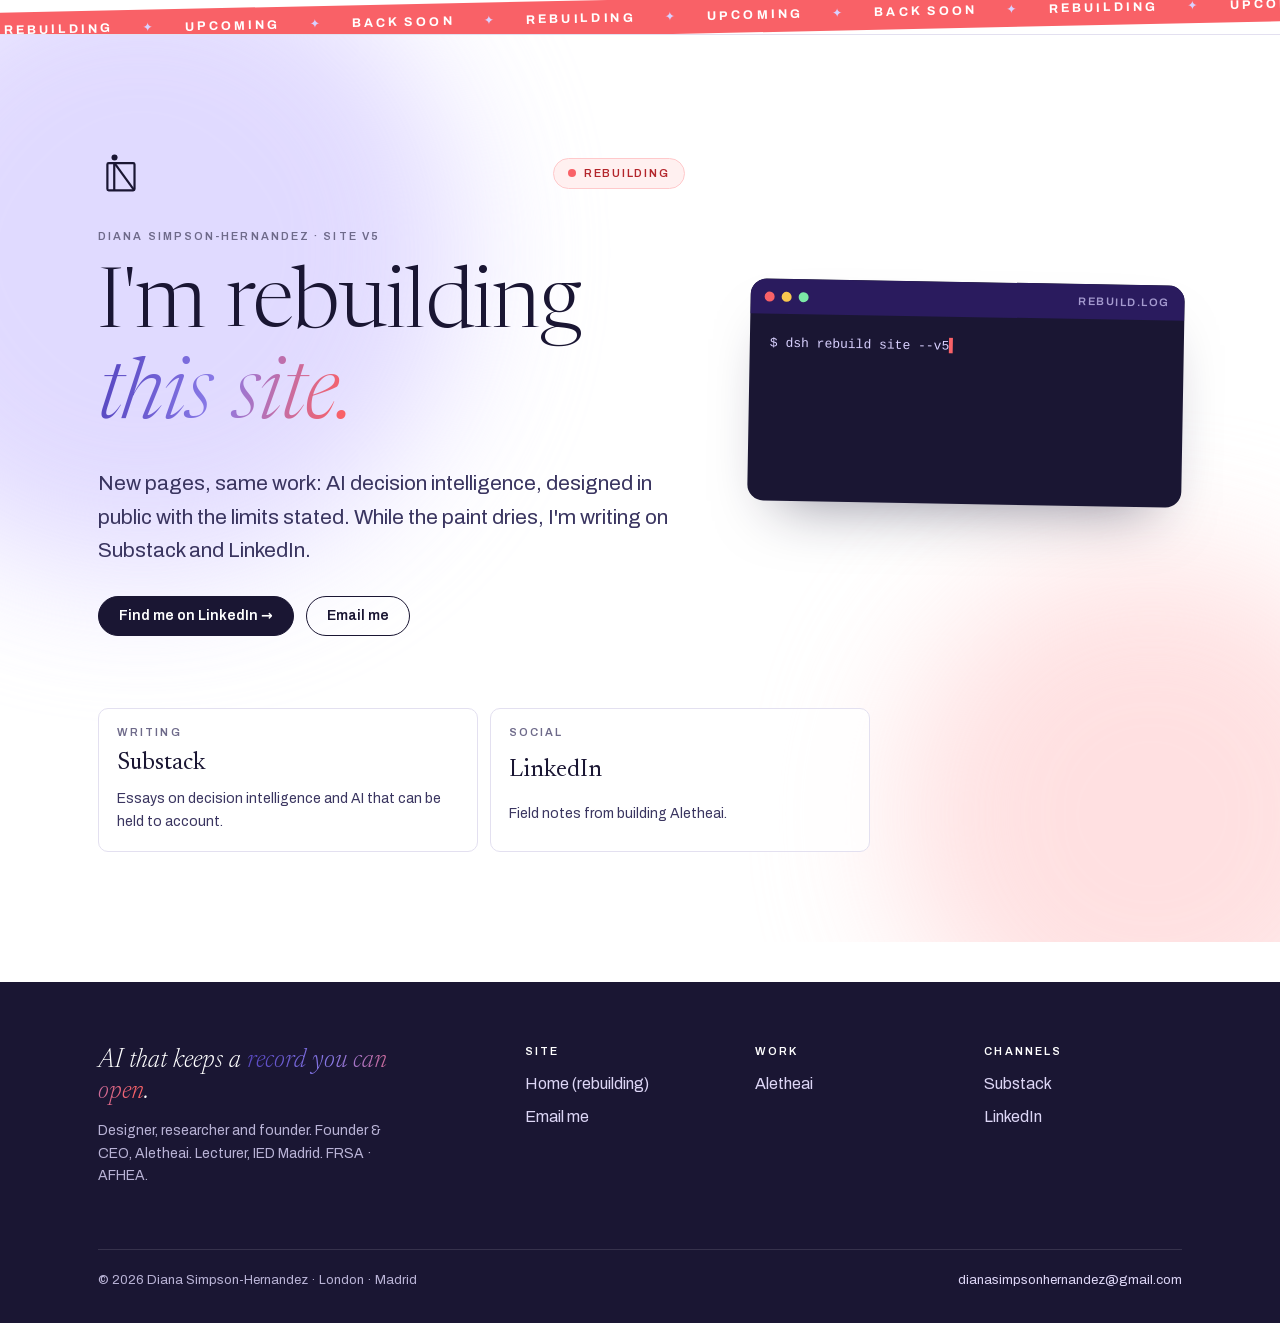
==== index.html @ 21e086db "Site v5 sources: researcher, entrepreneur and lecturer profile Pages: Home, Aletheai, Writing, Metho" ====
<!DOCTYPE html>
<html lang="en">
<head>
<meta charset="utf-8">
<meta name="viewport" content="width=device-width, initial-scale=1">
<title>Diana Simpson-Hernandez — rebuilding the site</title>
<meta name="description" content="Diana Simpson-Hernandez — designer, researcher and founder of Aletheai. The site is being rebuilt; Substack and LinkedIn are open.">
<link rel="canonical" href="https://dianasimpsonhernandez.com/">

<meta name="robots" content="index,follow,max-image-preview:large">
<meta name="author" content="Diana Simpson-Hernandez">
<meta name="theme-color" content="#1A1633">
<meta property="og:type" content="website">
<meta property="og:site_name" content="Diana Simpson-Hernandez">
<meta property="og:locale" content="en_GB">
<meta property="og:url" content="https://dianasimpsonhernandez.com/">
<meta property="og:title" content="I&#x27;m rebuilding this site.">
<meta property="og:description" content="Diana Simpson-Hernandez — designer, researcher and founder of Aletheai. The site is being rebuilt; Substack and LinkedIn are open.">
<meta property="og:image" content="https://dianasimpsonhernandez.com/assets/og/home.png">
<meta property="og:image:width" content="1200"><meta property="og:image:height" content="630">
<meta property="og:image:alt" content="I&#x27;m rebuilding this site.">
<meta name="twitter:card" content="summary_large_image">
<meta name="twitter:title" content="I&#x27;m rebuilding this site.">
<meta name="twitter:description" content="Diana Simpson-Hernandez — designer, researcher and founder of Aletheai. The site is being rebuilt; Substack and LinkedIn are open.">
<meta name="twitter:image" content="https://dianasimpsonhernandez.com/assets/og/home.png">
<link rel="icon" href="/assets/favicon.svg" type="image/svg+xml">
<link rel="icon" href="/favicon.ico" sizes="48x48">
<link rel="apple-touch-icon" href="/assets/apple-touch-icon.png">
<link rel="manifest" href="/assets/site.webmanifest">
<link rel="preload" href="/assets/fonts/Newsreader-var.woff2" as="font" type="font/woff2" crossorigin>
<link rel="preload" href="/assets/fonts/Archivo-var.woff2" as="font" type="font/woff2" crossorigin>
<link rel="stylesheet" href="/assets/fonts/fonts.css">
<link rel="stylesheet" href="/styles/site.css">
<link rel="sitemap" type="application/xml" href="/sitemap.xml">
<link rel="alternate" type="application/rss+xml" title="Diana Simpson-Hernandez on Substack" href="https://dianasimpsonhernandez.substack.com/feed">
<script defer src="https://cloud.umami.is/script.js" data-website-id="a98055b4-17b2-4091-b09e-3b3b5b34b4ad"></script>

</head>
<body>
<a class="skip" href="#main">Skip to content</a>
<main id="main">

<div class="hold-ribbon-clip" aria-hidden="true"><div class="hold-ribbon"><div class="hold-ribbon-track"><span>Rebuilding</span><i>✦</i><span>Upcoming</span><i>✦</i><span>Back soon</span><i>✦</i><span>Rebuilding</span><i>✦</i><span>Upcoming</span><i>✦</i><span>Back soon</span><i>✦</i><span>Rebuilding</span><i>✦</i><span>Upcoming</span><i>✦</i><span>Back soon</span><i>✦</i><span>Rebuilding</span><i>✦</i><span>Upcoming</span><i>✦</i><span>Back soon</span><i>✦</i><span>Rebuilding</span><i>✦</i><span>Upcoming</span><i>✦</i><span>Back soon</span><i>✦</i><span>Rebuilding</span><i>✦</i><span>Upcoming</span><i>✦</i><span>Back soon</span><i>✦</i></div></div></div>
<section class="hold"><div class="wrap hold-grid">
<div class="hold-copy">
<div class="hold-top"><img class="hold-mark" src="/assets/mark-ink.svg" alt="" width="46" height="46"><span class="hold-pill"><b></b>rebuilding</span></div>
<span class="lab">Diana Simpson-Hernandez · site v5</span>
<h1>I'm rebuilding <em>this site.</em></h1>
<p class="sub">New pages, same work: AI decision intelligence, designed in public with the limits stated. While the paint dries, I'm writing on Substack and LinkedIn.</p>
<div class="row">
<a href="https://linkedin.com/in/dianasimpson" class="btn" data-umami-event="cta_click" data-umami-event-kind="linkedin" data-umami-event-position="hold" target="_blank" rel="noopener">Find me on LinkedIn →</a>
<a href="mailto:dianasimpsonhernandez@gmail.com" class="btn ghost" data-umami-event="email_click" data-umami-event-position="hold">Email me</a>
</div>
</div>
<div class="hold-term" aria-label="Build log, illustrative"><div class="hold-term-bar"><i></i><i></i><i></i><span>rebuild.log</span></div><pre id="hold-log" data-lines='["$ dsh rebuild site --v5", "reading the brief ......... ok", "design system ............. ok", "writing the pages ......... in progress", "checking every claim ...... in progress", "frameworks ................ polishing", "projects .................. upcoming", "publish ................... soon"]'></pre></div>
</div>
<div class="wrap hold-chans"><a class="hchan" href="https://dianasimpsonhernandez.substack.com" target="_blank" rel="noopener" data-umami-event="cta_click" data-umami-event-kind="substack" data-umami-event-position="hold"><span class="lab">writing</span><b>Substack</b><span>Essays on decision intelligence and AI that can be held to account.</span></a><a class="hchan" href="https://linkedin.com/in/dianasimpson" target="_blank" rel="noopener" data-umami-event="cta_click" data-umami-event-kind="linkedin" data-umami-event-position="hold"><span class="lab">social</span><b>LinkedIn</b><span>Field notes from building Aletheai.</span></a></div>
<div class="hold-blob a" aria-hidden="true"></div><div class="hold-blob b" aria-hidden="true"></div>
</section>
<script>
(function(){var el=document.getElementById('hold-log');if(!el)return;var lines=JSON.parse(el.dataset.lines),NL=String.fromCharCode(10);
if(matchMedia('(prefers-reduced-motion: reduce)').matches){el.textContent=lines.join(NL);return;}
var li=0,ci=0,out='';function tick(){if(li>=lines.length){el.innerHTML=out+'<span class="cur">▍</span>';return;}
var L=lines[li];if(ci<=L.length){el.innerHTML=out+L.slice(0,ci)+'<span class="cur">▍</span>';ci++;setTimeout(tick,L[ci-2]==='.'?12:28);}
else{out+=L+NL;li++;ci=0;setTimeout(tick,L.indexOf('$')===0?500:260);}}
setTimeout(tick,600);})();
</script>
</main>
<footer><div class="wrap">
<div class="cols">
<div><p class="big">AI that keeps a <em class="grad">record you can open</em>.</p>
<p style="font-size:14px;max-width:38ch">Designer, researcher and founder. Founder &amp; CEO, Aletheai. Lecturer, IED Madrid. FRSA · AFHEA.</p></div>
<div><h4>Site</h4><ul><li><a href="/">Home (rebuilding)</a></li><li><a href="mailto:dianasimpsonhernandez@gmail.com">Email me</a></li></ul></div>
<div><h4>Work</h4><ul><li><a href="https://aletheai.ai" target="_blank" rel="noopener">Aletheai</a></li></ul></div>
<div><h4>Channels</h4><ul><li><a href="https://dianasimpsonhernandez.substack.com?utm_source=dsh-site&utm_medium=footer&utm_campaign=substack" target="_blank" rel="noopener" data-umami-event="channel_click" data-umami-event-channel="substack" data-umami-event-position="footer">Substack</a></li><li><a href="https://linkedin.com/in/dianasimpson?utm_source=dsh-site&utm_medium=footer&utm_campaign=linkedin" target="_blank" rel="noopener" data-umami-event="channel_click" data-umami-event-channel="linkedin" data-umami-event-position="footer">LinkedIn</a></li></ul></div>
</div>
<div class="base"><span>© 2026 Diana Simpson-Hernandez · London · Madrid</span>
<a href="mailto:dianasimpsonhernandez@gmail.com" data-umami-event="email_click" data-umami-event-position="footer">dianasimpsonhernandez@gmail.com</a></div>
</div></footer>
<script>
(function(){
  var toast;
  function say(addr,copied){
    if(!toast){toast=document.createElement('div');toast.className='etoast';toast.setAttribute('role','status');toast.setAttribute('aria-live','polite');document.body.appendChild(toast);}
    toast.innerHTML='<i>✓</i><div><b>'+addr+'</b> <span>'+(copied?'copied — opening your email app':'— opening your email app')+'</span></div>';
    toast.classList.add('on'); clearTimeout(toast._t); toast._t=setTimeout(function(){toast.classList.remove('on')},3800);
  }
  document.querySelectorAll('a[href^="mailto:"]').forEach(function(a){
    a.addEventListener('click',function(){
      var addr=a.getAttribute('href').slice(7).split('?')[0];
      var p=navigator.clipboard&&window.isSecureContext?navigator.clipboard.writeText(addr):Promise.reject();
      p.then(function(){say(addr,true)},function(){say(addr,false)});
    });
  });
})();
</script>
</body></html>
---- assets/fonts/fonts.css ----
@font-face{font-family:'Newsreader';font-style:normal;font-weight:300 500;font-display:swap;src:url('/assets/fonts/Newsreader-var.woff2') format('woff2')}
@font-face{font-family:'Newsreader';font-style:italic;font-weight:300 500;font-display:swap;src:url('/assets/fonts/Newsreader-var-italic.woff2') format('woff2')}
@font-face{font-family:'Archivo';font-style:normal;font-weight:400 700;font-display:swap;src:url('/assets/fonts/Archivo-var.woff2') format('woff2')}
---- styles/site.css ----
:root{--ink:#1A1633;--deep:#2A1B5E;--purple:#5B4BC4;--violet:#8A7BE8;--coral:#F96167;--coral-ink:#B3252B;
--pop:#D9D1FF;--lilac:#F2EFFB;--lilac-2:#EAE6FB;--line:#E3E0F0;--muted:#6E6A8A;--body-ink:#3A3560;--white:#fff;
--grad:linear-gradient(100deg,#5B4BC4 6%,#8A7BE8 46%,#F96167 94%);
--display:'Newsreader',Georgia,serif;--sans:'Archivo',system-ui,-apple-system,sans-serif;
--r:16px;--rs:10px;--max:1180px;--gutter:clamp(16px,4vw,48px)}
*{box-sizing:border-box}html{scroll-behavior:smooth;-webkit-text-size-adjust:100%}
body{margin:0;background:var(--white);color:var(--body-ink);font:16px/1.6 var(--sans);-webkit-font-smoothing:antialiased}
img{max-width:100%;height:auto}a{color:var(--purple);text-decoration:none}a:hover{text-decoration:underline}
h1,h2,h3{color:var(--ink);font-weight:300;font-family:var(--display);letter-spacing:-.01em;line-height:1.08;margin:0}
h1{font-size:clamp(40px,7vw,84px)}h2{font-size:clamp(30px,4.2vw,50px)}h3{font-size:clamp(22px,2.4vw,28px)}
h1 em,h2 em,h3 em,.grad{font-style:italic;background:var(--grad);-webkit-background-clip:text;background-clip:text;color:transparent}
p{margin:0 0 1em}strong{color:var(--ink);font-weight:600}
.wrap{max-width:var(--max);margin:0 auto;padding:0 var(--gutter)}
.lab{font:600 11px/1 var(--sans);letter-spacing:.19em;text-transform:uppercase;color:var(--muted)}
.lab.coral{color:var(--coral-ink)}
.num{font-variant-numeric:tabular-nums}
section{padding:clamp(56px,8vw,112px) 0;border-top:1px solid var(--line)}
section.tight{padding:clamp(40px,5vw,72px) 0}
.sh{display:flex;flex-direction:column;gap:14px;margin-bottom:clamp(28px,4vw,48px);max-width:820px}
.sh p.lede{font-size:clamp(17px,1.6vw,20px);color:var(--body-ink);margin:0}
/* nav */
.nav{position:sticky;top:0;z-index:20;background:rgba(255,255,255,.92);backdrop-filter:saturate(1.4) blur(10px);border-bottom:1px solid var(--line)}
.nav .wrap{display:flex;align-items:center;gap:24px;min-height:64px}
.brand{font-family:var(--display);font-size:20px;color:var(--ink);white-space:nowrap}
.brand:hover{text-decoration:none}
.nav ul{display:flex;gap:22px;list-style:none;margin:0 0 0 auto;padding:0}
.nav li a{font-size:14px;font-weight:500;color:var(--body-ink)}
.nav li a[aria-current]{color:var(--purple)}
.nav .cta{margin-left:auto}
.btn{display:inline-flex;align-items:center;gap:8px;padding:12px 20px;border-radius:999px;font-weight:600;font-size:14px;line-height:1;
background:var(--ink);color:#fff;border:1px solid var(--ink);white-space:nowrap}
.btn:hover{background:var(--deep);text-decoration:none}
.btn.ghost{background:transparent;color:var(--ink)}.btn.ghost:hover{background:var(--lilac)}
.btn.coral{background:var(--coral);border-color:var(--coral);color:#1A1633}.btn.coral:hover{background:#f74d54}
.btn.sm{padding:9px 14px;font-size:13px}
@media(max-width:760px){.nav ul{display:none}.nav .cta{margin-left:auto}}
/* hero */
.hero{padding:clamp(56px,9vw,128px) 0 clamp(40px,6vw,80px)}
.hero .eyebrow{display:flex;flex-wrap:wrap;gap:8px 20px;margin-bottom:28px}
.hero h1{max-width:12ch}
.hero .sub{font-size:clamp(18px,1.8vw,22px);max-width:56ch;margin:28px 0 36px;color:var(--body-ink)}
.hero .row{display:flex;flex-wrap:wrap;gap:12px}
/* doors */
.doors{display:grid;grid-template-columns:repeat(auto-fit,minmax(250px,1fr));gap:14px}
.door{display:block;padding:24px;border:1px solid var(--line);border-radius:var(--r);background:var(--lilac);color:var(--ink);transition:transform .15s,box-shadow .15s}
.door:hover{text-decoration:none;transform:translateY(-2px);box-shadow:0 12px 30px -18px rgba(42,27,94,.35)}
.door .lab{margin-bottom:10px}.door h3{margin-bottom:6px}.door p{margin:0;color:var(--body-ink);font-size:15px}
.door .go{display:block;margin-top:14px;font-weight:600;color:var(--purple)}
/* grids + cards */
.grid{display:grid;gap:18px}.g2{grid-template-columns:repeat(auto-fit,minmax(300px,1fr))}.g3{grid-template-columns:repeat(auto-fit,minmax(260px,1fr))}.g2x{grid-template-columns:1fr 1fr}@media(max-width:720px){.g2x{grid-template-columns:1fr}}
.card{border:1px solid var(--line);border-radius:var(--r);padding:26px;background:#fff;display:flex;flex-direction:column;gap:10px;min-width:0}
.card.tint{background:var(--lilac)}.card.dark{background:var(--deep);color:#DDD6F6;border-color:transparent}
.card.dark h3,.card.dark strong{color:#fff}.card.dark .lab{color:var(--pop)}.card.dark a{color:#fff}
.card h3{margin-bottom:2px}.card p{margin:0}.card .foot{margin-top:auto;padding-top:10px;display:flex;flex-wrap:wrap;gap:10px;align-items:center;justify-content:space-between}
.card .price{font-family:var(--display);font-size:28px;color:var(--ink)}.card .price small{font:500 13px var(--sans);color:var(--muted)}
.line{font-family:var(--display);font-style:italic;font-size:clamp(20px,2vw,24px);color:var(--ink);line-height:1.3}
/* stats */
.stats{display:grid;grid-template-columns:repeat(auto-fit,minmax(150px,1fr));gap:14px}
.stat{padding:22px;border-radius:var(--rs);background:var(--lilac)}
.stat b{display:block;font:300 44px/1 var(--display);color:var(--ink);margin-bottom:8px}
.stat span{font-size:14px;color:var(--muted)}
/* testimonial */
.quote{background:var(--deep);color:#EDE9FB;border-radius:var(--r);padding:clamp(28px,4vw,56px);display:grid;gap:28px;grid-template-columns:1.2fr .8fr}
.quote blockquote{margin:0;font:italic 300 clamp(26px,3.2vw,40px)/1.2 var(--display);color:#fff}
.quote blockquote::before{content:'“';color:var(--coral)}
.quote .who{margin-top:22px;font-size:14px;color:#C9C0F0}.quote .who b{display:block;color:#fff;font-weight:600}
.quote .side{display:flex;flex-direction:column;gap:16px;font-size:15px}
.quote .side p{margin:0;padding-left:16px;border-left:2px solid var(--coral);color:#DDD6F6}
.quote .side a{color:#fff;font-weight:600}
@media(max-width:820px){.quote{grid-template-columns:1fr}}
/* tables + lists */
table{width:100%;border-collapse:collapse;font-size:15px}th,td{text-align:left;padding:12px 10px;border-bottom:1px solid var(--line);vertical-align:top}
th{font:600 11px/1.2 var(--sans);letter-spacing:.14em;text-transform:uppercase;color:var(--muted)}
td.num,th.num{text-align:right;font-variant-numeric:tabular-nums;white-space:nowrap}
.tbl{overflow-x:auto;border:1px solid var(--line);border-radius:var(--rs)}
.tbl table{min-width:560px}.tbl td,.tbl th{padding:12px 16px}
ul.clean{list-style:none;padding:0;margin:0;display:grid;gap:10px}ul.clean li{padding-left:18px;position:relative}
ul.clean li::before{content:'';position:absolute;left:0;top:.62em;width:8px;height:8px;border-radius:50%;background:var(--violet)}
.yes li::before{background:#2E8B57}.no li::before{background:var(--coral)}
.facts{display:grid;grid-template-columns:repeat(4,1fr);gap:1px;background:var(--line);border:1px solid var(--line);border-radius:var(--rs);overflow:hidden}
.facts div{background:#fff;padding:18px}.facts .lab{display:block;margin-bottom:6px}@media(max-width:860px){.facts{grid-template-columns:1fr 1fr}}@media(max-width:480px){.facts{grid-template-columns:1fr}}.facts b{font-size:17px;color:var(--ink);font-weight:600}
/* channels */
.chan{display:grid;grid-template-columns:repeat(auto-fit,minmax(220px,1fr));gap:12px}
.chan a{display:block;padding:18px 20px;border:1px solid var(--line);border-radius:var(--rs);color:var(--ink)}
.chan a:hover{background:var(--lilac);text-decoration:none}.chan b{display:block;font-weight:600;margin-bottom:4px}.chan span{font-size:14px;color:var(--muted)}
/* prose */
.prose{max-width:72ch}.prose p{font-size:17px}
.two{display:grid;grid-template-columns:1.1fr .9fr;gap:40px}@media(max-width:820px){.two{grid-template-columns:1fr}}
.roles li{display:flex;justify-content:space-between;gap:16px;padding:10px 0;border-bottom:1px solid var(--line);font-size:15px}
.roles li span:last-child{color:var(--muted);white-space:nowrap}
/* footer */
footer{background:var(--ink);color:#B9B3D6;padding:64px 0 32px;margin-top:40px}
footer .cols{display:grid;grid-template-columns:2fr 1fr 1fr 1fr;gap:32px}
footer h4{color:#fff;font:600 11px/1 var(--sans);letter-spacing:.19em;text-transform:uppercase;margin:0 0 14px}
footer ul{list-style:none;margin:0;padding:0;display:grid;gap:8px}footer a{color:#DDD6F6}footer .big{font:italic 300 26px/1.2 var(--display);color:#fff;max-width:22ch;margin:0 0 12px}
footer .base{margin-top:48px;padding-top:20px;border-top:1px solid rgba(255,255,255,.12);font-size:13px;display:flex;flex-wrap:wrap;gap:12px;justify-content:space-between}
@media(max-width:820px){footer .cols{grid-template-columns:1fr 1fr}}@media(max-width:480px){footer .cols{grid-template-columns:1fr}}
/* email toast */
.etoast{position:fixed;left:50%;bottom:28px;transform:translateX(-50%) translateY(12px);z-index:60;display:flex;align-items:center;gap:10px;max-width:min(560px,calc(100vw - 32px));padding:12px 16px;border-radius:999px;background:#1A1633;color:#fff;font:500 14px/1.3 var(--sans);box-shadow:0 18px 40px -18px rgba(26,22,51,.6);opacity:0;pointer-events:none;transition:opacity .22s ease,transform .22s ease}
.etoast.on{opacity:1;transform:translateX(-50%) translateY(0)}
.etoast i{flex:0 0 auto;width:18px;height:18px;border-radius:50%;background:#F96167;display:inline-grid;place-items:center;font-style:normal;font-size:11px;color:#1A1633;font-weight:800}
.etoast b{font-weight:600;white-space:nowrap}
.etoast span{color:#C9C0F0}
@media(prefers-reduced-motion:reduce){.etoast{transition:none}}
@media(max-width:480px){.etoast{width:calc(100vw - 32px);border-radius:14px;align-items:flex-start;padding:12px 14px}.etoast i{margin-top:1px}.etoast b{white-space:normal;overflow-wrap:anywhere}}
.skip{position:absolute;left:-999px;top:0;background:#fff;padding:8px}.skip:focus{left:8px;z-index:99}
@media(prefers-reduced-motion:reduce){*{transition:none!important;scroll-behavior:auto!important}}
/* v5 · editorial profile */
.hero h1.name{max-width:16ch}
.entries{display:grid;border-top:1px solid var(--line)}
.entry{display:grid;grid-template-columns:150px minmax(0,1fr) auto;gap:6px 28px;padding:22px 0;border-bottom:1px solid var(--line);align-items:baseline}
.entry time,.entry .when{font:600 12px/1.4 var(--sans);letter-spacing:.08em;text-transform:uppercase;color:var(--muted)}
.entry h3{font-size:clamp(21px,2.1vw,26px)}.entry h3 a{color:var(--ink)}.entry h3 a:hover{color:var(--purple);text-decoration:none}
.entry .dek{margin:8px 0 0;color:var(--body-ink);max-width:68ch}
.entry .meta{font-size:13px;color:var(--muted);white-space:nowrap}
.entry.feature{padding:30px 0}.entry.feature h3{font-size:clamp(26px,3vw,36px)}
@media(max-width:720px){.entry{grid-template-columns:1fr}.entry .meta{white-space:normal}}
.rlist{list-style:none;margin:0;padding:0;border-top:1px solid var(--line)}
.rlist li{display:grid;grid-template-columns:190px minmax(0,1fr);gap:4px 28px;padding:18px 0;border-bottom:1px solid var(--line)}
.rlist .yrs{font:600 12px/1.6 var(--sans);letter-spacing:.08em;text-transform:uppercase;color:var(--muted)}
.rlist b{display:block;color:var(--ink);font-weight:600}.rlist .org{color:var(--purple);font-weight:500}.rlist p{margin:6px 0 0;font-size:15px;max-width:70ch}
@media(max-width:720px){.rlist li{grid-template-columns:1fr}}
.q{counter-increment:q}.q .lab::before{content:"Question 0" counter(q)}
.qgrid{counter-reset:q}
.side h4{margin:0 0 12px}.side ul+h4{margin-top:28px}
.side ul.clean{font-size:15px}
.lang{font:600 12px/1 var(--sans);letter-spacing:.12em;color:var(--muted);border:1px solid var(--line);border-radius:999px;padding:8px 10px}
.lang:hover{color:var(--purple);text-decoration:none;border-color:var(--violet)}
.nav .cta{margin-left:0}
@media(max-width:760px){.nav .lang{margin-left:auto}}
@media(max-width:440px){.nav .wrap{gap:10px}.brand{font-size:17px}.nav .btn.sm{padding:8px 11px}}
.status{display:flex;gap:12px;align-items:flex-start;padding:16px 18px;border-radius:var(--rs);background:var(--lilac);font-size:15px;color:var(--ink);max-width:820px}
.status b{flex:0 0 auto;width:10px;height:10px;margin-top:6px;border-radius:50%;background:#2E8B57}
.book{display:grid;grid-template-columns:auto 1fr;gap:28px;align-items:center}
.book .cover{width:120px;aspect-ratio:2/3;border-radius:6px;background:var(--grad);display:flex;align-items:flex-end;padding:12px;color:#fff;font:italic 300 17px/1.1 var(--display);box-shadow:0 18px 30px -18px rgba(42,27,94,.6)}
@media(max-width:520px){.book{grid-template-columns:1fr}}
/* HOLD MODE */
.hold{position:relative;overflow:hidden;padding:clamp(56px,9vw,120px) 0 clamp(48px,7vw,96px);min-height:calc(100vh - 160px)}
.hold-grid{position:relative;z-index:2;display:grid;grid-template-columns:1.15fr .85fr;gap:clamp(28px,5vw,64px);align-items:center}
@media(max-width:860px){.hold-grid{grid-template-columns:1fr}}
.hold-top{display:flex;align-items:center;justify-content:space-between;margin-bottom:26px}
.hold-mark{width:46px;height:46px;animation:hbob 4s ease-in-out infinite}
.hold-pill{font:600 11px/1 var(--sans);letter-spacing:.16em;text-transform:uppercase;color:var(--coral-ink);border:1px solid #FFC9CB;background:#FFF0F0;border-radius:999px;padding:9px 14px;display:inline-flex;align-items:center;gap:8px}
.hold-pill b{width:8px;height:8px;border-radius:50%;background:var(--coral);animation:hpulse 1.6s ease-out infinite}
.hold-copy h1{max-width:11ch;margin-top:14px}
.hold-copy .sub{font-size:clamp(17px,1.7vw,21px);max-width:52ch;margin:24px 0 28px}
.hold-copy .row{display:flex;flex-wrap:wrap;gap:12px}
.hold-term{background:var(--ink);color:var(--pop);border-radius:var(--r);overflow:hidden;box-shadow:0 30px 60px -30px rgba(26,22,51,.5);transform:rotate(1deg)}
.hold-term-bar{display:flex;align-items:center;gap:7px;padding:12px 14px;background:var(--deep);font:600 11px/1 var(--sans);letter-spacing:.14em;text-transform:uppercase;color:var(--pop)}
.hold-term-bar i{width:10px;height:10px;border-radius:50%;background:var(--coral)}.hold-term-bar i:nth-child(2){background:#F9C74F}.hold-term-bar i:nth-child(3){background:#7BE8A6}
.hold-term-bar span{margin-left:auto;opacity:.7}
.hold-term pre{margin:0;padding:18px 20px 20px;font:500 13px/1.8 ui-monospace,SFMono-Regular,Menlo,monospace;white-space:pre;overflow-x:auto;min-height:14.4em}
.hold-term .cur{color:var(--coral);animation:hblink 1s steps(1) infinite}
.hold-chans{position:relative;z-index:2;display:grid;grid-template-columns:repeat(2,minmax(0,380px));gap:12px;margin-top:clamp(40px,6vw,72px)}
@media(max-width:560px){.hold-chans{grid-template-columns:1fr}}
.hchan{display:grid;gap:6px;padding:18px;border:1px solid var(--line);border-radius:var(--rs);background:rgba(255,255,255,.8);color:var(--body-ink);font-size:14px;transition:transform .25s,border-color .25s}
.hchan b{font-family:var(--display);font-weight:400;font-size:24px;color:var(--ink)}.hchan:hover{text-decoration:none;transform:translateY(-3px);border-color:var(--violet)}
.hold-ribbon-clip{overflow:hidden;position:relative;z-index:3}
.hold-ribbon{background:var(--coral);color:#fff;overflow:hidden;font:700 12px/1 var(--sans);letter-spacing:.22em;text-transform:uppercase;padding:11px 0;transform:rotate(-1.2deg) scale(1.04);position:relative;z-index:3}
.hold-ribbon-track{display:inline-flex;gap:28px;white-space:nowrap;animation:hmarquee 40s linear infinite;padding-left:28px}.hold-ribbon i{font-style:normal;color:var(--pop)}
.hold-blob{position:absolute;border-radius:50%;filter:blur(70px);opacity:.8;z-index:1;pointer-events:none}
.hold-blob.a{width:50vw;height:50vw;max-width:640px;max-height:640px;left:-14vw;top:-8vw;background:var(--pop);animation:hdrift 18s ease-in-out infinite alternate}
.hold-blob.b{width:40vw;height:40vw;max-width:520px;max-height:520px;right:-10vw;bottom:-10vw;background:#FFD9DA;animation:hdrift 22s ease-in-out infinite alternate-reverse}
@keyframes hmarquee{to{transform:translateX(-50%)}}@keyframes hbob{0%,100%{transform:translateY(0)}50%{transform:translateY(-6px) rotate(-3deg)}}
@keyframes hpulse{0%{box-shadow:0 0 0 0 rgba(249,97,103,.55)}100%{box-shadow:0 0 0 12px rgba(249,97,103,0)}}@keyframes hblink{50%{opacity:0}}
@keyframes hdrift{to{transform:translate(6vw,4vw) scale(1.08)}}
@media(prefers-reduced-motion:reduce){.hold-ribbon-track,.hold-mark,.hold-pill b,.hold-blob,.hold-term .cur{animation:none}}
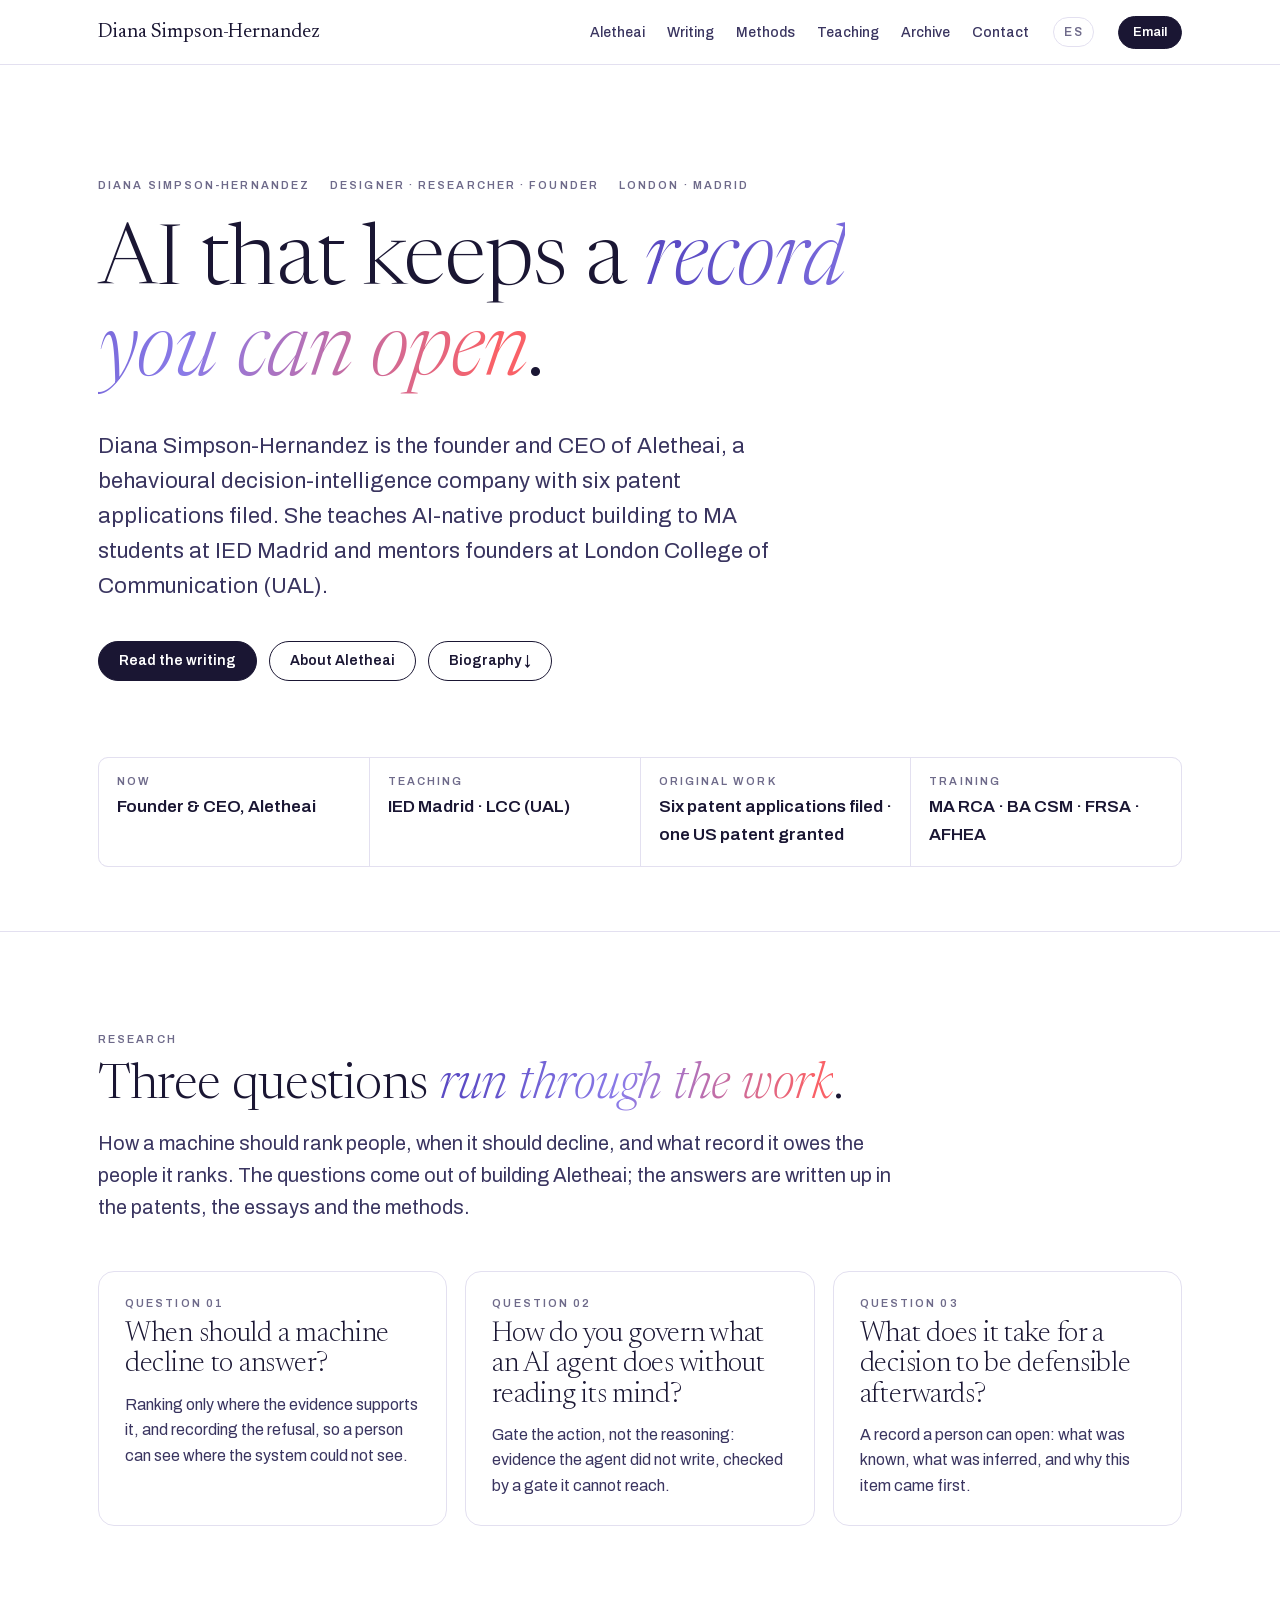
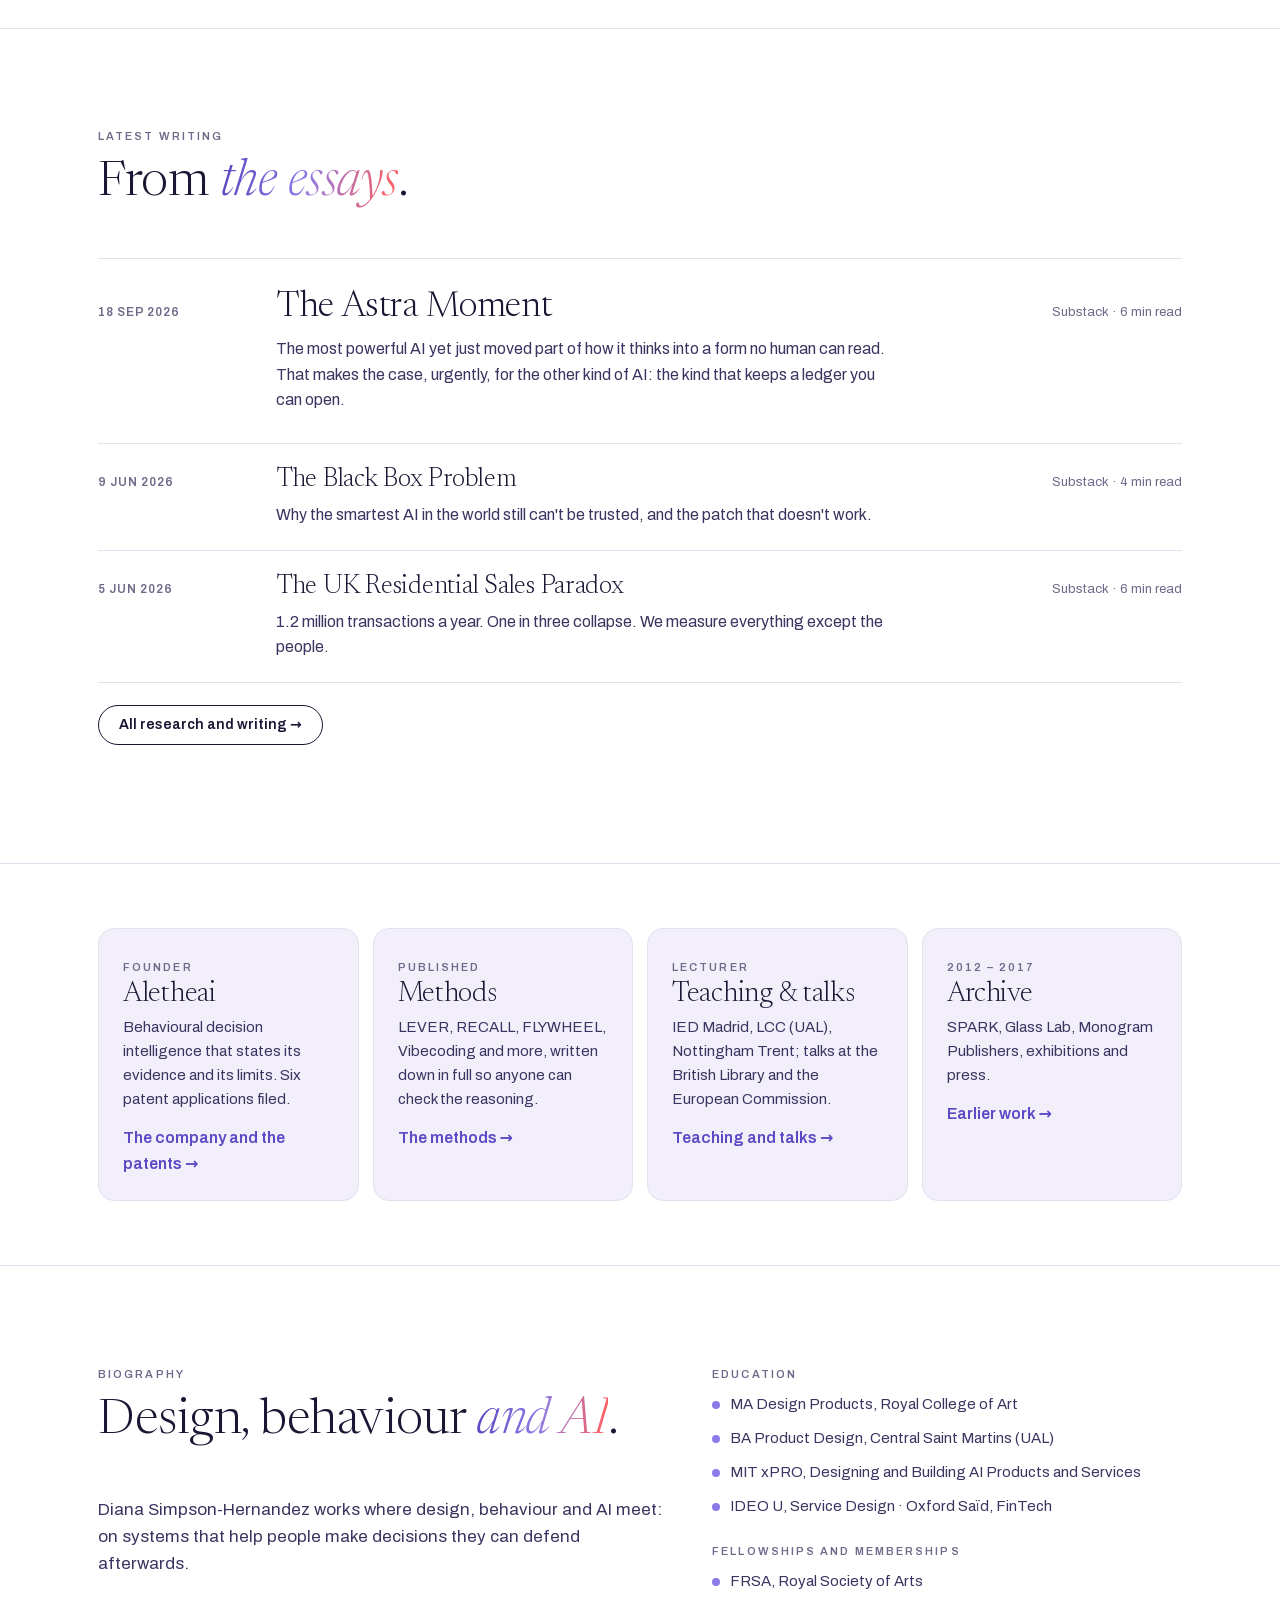
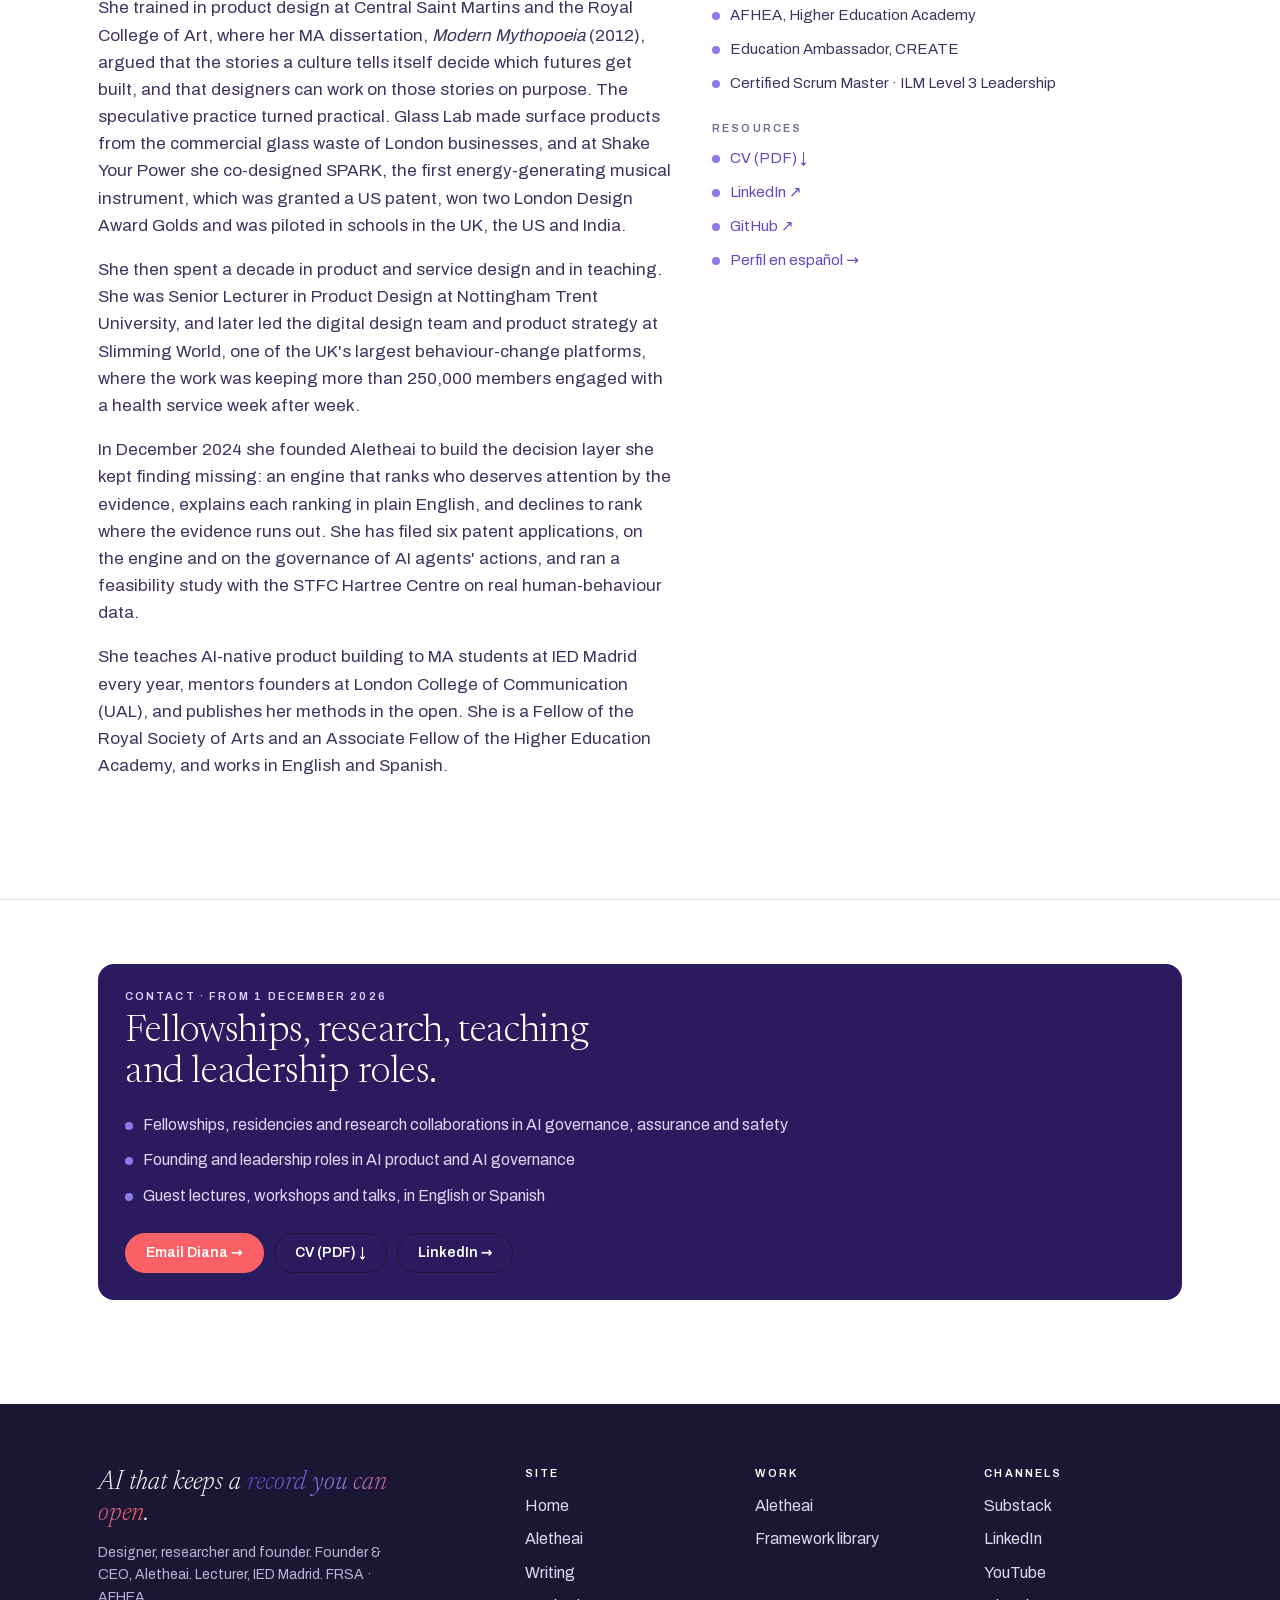
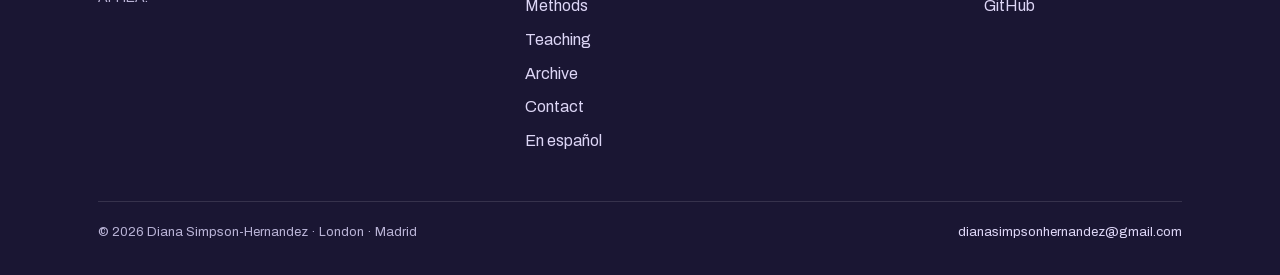
==== commit 9b70b7a6: "Site v5 live: researcher, entrepreneur and lecturer profile" ====
--- a/index.html
+++ b/index.html
@@ -3,10 +3,12 @@
 <head>
 <meta charset="utf-8">
 <meta name="viewport" content="width=device-width, initial-scale=1">
-<title>Diana Simpson-Hernandez — rebuilding the site</title>
-<meta name="description" content="Diana Simpson-Hernandez — designer, researcher and founder of Aletheai. The site is being rebuilt; Substack and LinkedIn are open.">
+<title>Diana Simpson-Hernandez — designer, researcher and founder of Aletheai</title>
+<meta name="description" content="Diana Simpson-Hernandez is the founder and CEO of Aletheai (behavioural decision intelligence; six patent applications filed), a lecturer at IED Madrid and a mentor at LCC (UAL). Research, writing, methods and teaching.">
 <link rel="canonical" href="https://dianasimpsonhernandez.com/">
-
+<link rel="alternate" hreflang="en" href="https://dianasimpsonhernandez.com/">
+<link rel="alternate" hreflang="es" href="https://dianasimpsonhernandez.com/es/">
+<link rel="alternate" hreflang="x-default" href="https://dianasimpsonhernandez.com/">
 <meta name="robots" content="index,follow,max-image-preview:large">
 <meta name="author" content="Diana Simpson-Hernandez">
 <meta name="theme-color" content="#1A1633">
@@ -14,14 +16,14 @@
 <meta property="og:site_name" content="Diana Simpson-Hernandez">
 <meta property="og:locale" content="en_GB">
 <meta property="og:url" content="https://dianasimpsonhernandez.com/">
-<meta property="og:title" content="I&#x27;m rebuilding this site.">
-<meta property="og:description" content="Diana Simpson-Hernandez — designer, researcher and founder of Aletheai. The site is being rebuilt; Substack and LinkedIn are open.">
+<meta property="og:title" content="AI that keeps a record you can open.">
+<meta property="og:description" content="Diana Simpson-Hernandez is the founder and CEO of Aletheai (behavioural decision intelligence; six patent applications filed), a lecturer at IED Madrid and a mentor at LCC (UAL). Research, writing, methods and teaching.">
 <meta property="og:image" content="https://dianasimpsonhernandez.com/assets/og/home.png">
 <meta property="og:image:width" content="1200"><meta property="og:image:height" content="630">
-<meta property="og:image:alt" content="I&#x27;m rebuilding this site.">
+<meta property="og:image:alt" content="AI that keeps a record you can open.">
 <meta name="twitter:card" content="summary_large_image">
-<meta name="twitter:title" content="I&#x27;m rebuilding this site.">
-<meta name="twitter:description" content="Diana Simpson-Hernandez — designer, researcher and founder of Aletheai. The site is being rebuilt; Substack and LinkedIn are open.">
+<meta name="twitter:title" content="AI that keeps a record you can open.">
+<meta name="twitter:description" content="Diana Simpson-Hernandez is the founder and CEO of Aletheai (behavioural decision intelligence; six patent applications filed), a lecturer at IED Madrid and a mentor at LCC (UAL). Research, writing, methods and teaching.">
 <meta name="twitter:image" content="https://dianasimpsonhernandez.com/assets/og/home.png">
 <link rel="icon" href="/assets/favicon.svg" type="image/svg+xml">
 <link rel="icon" href="/favicon.ico" sizes="48x48">
@@ -34,45 +36,61 @@
 <link rel="sitemap" type="application/xml" href="/sitemap.xml">
 <link rel="alternate" type="application/rss+xml" title="Diana Simpson-Hernandez on Substack" href="https://dianasimpsonhernandez.substack.com/feed">
 <script defer src="https://cloud.umami.is/script.js" data-website-id="a98055b4-17b2-4091-b09e-3b3b5b34b4ad"></script>
-
+<script type="application/ld+json">{"@context": "https://schema.org", "@graph": [{"@type": "Person", "@id": "https://dianasimpsonhernandez.com/#person", "name": "Diana Simpson-Hernandez", "alternateName": "Diana Simpson Hernandez", "url": "https://dianasimpsonhernandez.com/", "image": "https://dianasimpsonhernandez.com/assets/dshlogo.png", "jobTitle": "Founder & CEO, Aletheai", "description": "Designer, researcher and founder. Founder and CEO of Aletheai (behavioural decision intelligence; six patent applications filed). Lecturer at IED Madrid; mentor at London College of Communication (UAL). FRSA, AFHEA.", "email": "mailto:dianasimpsonhernandez@gmail.com", "knowsLanguage": ["en", "es"], "knowsAbout": ["Decision intelligence", "AI governance", "AI assurance", "Behavioural design", "Product design", "Speculative design", "AI-native product development"], "alumniOf": [{"@type": "CollegeOrUniversity", "name": "Royal College of Art"}, {"@type": "CollegeOrUniversity", "name": "Central Saint Martins, University of the Arts London"}], "memberOf": [{"@type": "Organization", "name": "Royal Society of Arts"}, {"@type": "Organization", "name": "Advance HE (Higher Education Academy)"}], "worksFor": {"@type": "Organization", "name": "Aletheai", "url": "https://aletheai.ai"}, "affiliation": [{"@type": "CollegeOrUniversity", "name": "IED Madrid"}, {"@type": "CollegeOrUniversity", "name": "London College of Communication, University of the Arts London"}], "sameAs": ["https://dianasimpsonhernandez.substack.com", "https://linkedin.com/in/dianasimpson", "https://www.youtube.com/@DianaSimpsonHernandez", "https://github.com/dsimpsonh", "https://aletheai.ai", "https://substack.com/@dianasimpsonhernandez"]}, {"@type": "WebSite", "@id": "https://dianasimpsonhernandez.com/#website", "url": "https://dianasimpsonhernandez.com/", "name": "Diana Simpson-Hernandez", "publisher": {"@id": "https://dianasimpsonhernandez.com/#person"}, "inLanguage": ["en-GB", "es"]}, {"@type": "ProfilePage", "mainEntity": {"@id": "https://dianasimpsonhernandez.com/#person"}, "url": "https://dianasimpsonhernandez.com/"}]}</script>
 </head>
 <body>
 <a class="skip" href="#main">Skip to content</a>
+<header class="nav"><div class="wrap">
+<a class="brand" href="/">Diana Simpson-Hernandez</a>
+<ul><li><a href="/aletheai/">Aletheai</a></li><li><a href="/writing/">Writing</a></li><li><a href="/methods/">Methods</a></li><li><a href="/teaching/">Teaching</a></li><li><a href="/archive/">Archive</a></li><li><a href="/contact/">Contact</a></li></ul>
+<a class="lang" href="/es/" hreflang="es" lang="es" title="En español">ES</a>
+<a href="mailto:dianasimpsonhernandez@gmail.com" class="btn sm cta" data-umami-event="email_click" data-umami-event-position="nav">Email</a>
+</div></header>
 <main id="main">
 
-<div class="hold-ribbon-clip" aria-hidden="true"><div class="hold-ribbon"><div class="hold-ribbon-track"><span>Rebuilding</span><i>✦</i><span>Upcoming</span><i>✦</i><span>Back soon</span><i>✦</i><span>Rebuilding</span><i>✦</i><span>Upcoming</span><i>✦</i><span>Back soon</span><i>✦</i><span>Rebuilding</span><i>✦</i><span>Upcoming</span><i>✦</i><span>Back soon</span><i>✦</i><span>Rebuilding</span><i>✦</i><span>Upcoming</span><i>✦</i><span>Back soon</span><i>✦</i><span>Rebuilding</span><i>✦</i><span>Upcoming</span><i>✦</i><span>Back soon</span><i>✦</i><span>Rebuilding</span><i>✦</i><span>Upcoming</span><i>✦</i><span>Back soon</span><i>✦</i></div></div></div>
-<section class="hold"><div class="wrap hold-grid">
-<div class="hold-copy">
-<div class="hold-top"><img class="hold-mark" src="/assets/mark-ink.svg" alt="" width="46" height="46"><span class="hold-pill"><b></b>rebuilding</span></div>
-<span class="lab">Diana Simpson-Hernandez · site v5</span>
-<h1>I'm rebuilding <em>this site.</em></h1>
-<p class="sub">New pages, same work: AI decision intelligence, designed in public with the limits stated. While the paint dries, I'm writing on Substack and LinkedIn.</p>
-<div class="row">
-<a href="https://linkedin.com/in/dianasimpson" class="btn" data-umami-event="cta_click" data-umami-event-kind="linkedin" data-umami-event-position="hold" target="_blank" rel="noopener">Find me on LinkedIn →</a>
-<a href="mailto:dianasimpsonhernandez@gmail.com" class="btn ghost" data-umami-event="email_click" data-umami-event-position="hold">Email me</a>
-</div>
-</div>
-<div class="hold-term" aria-label="Build log, illustrative"><div class="hold-term-bar"><i></i><i></i><i></i><span>rebuild.log</span></div><pre id="hold-log" data-lines='["$ dsh rebuild site --v5", "reading the brief ......... ok", "design system ............. ok", "writing the pages ......... in progress", "checking every claim ...... in progress", "frameworks ................ polishing", "projects .................. upcoming", "publish ................... soon"]'></pre></div>
-</div>
-<div class="wrap hold-chans"><a class="hchan" href="https://dianasimpsonhernandez.substack.com" target="_blank" rel="noopener" data-umami-event="cta_click" data-umami-event-kind="substack" data-umami-event-position="hold"><span class="lab">writing</span><b>Substack</b><span>Essays on decision intelligence and AI that can be held to account.</span></a><a class="hchan" href="https://linkedin.com/in/dianasimpson" target="_blank" rel="noopener" data-umami-event="cta_click" data-umami-event-kind="linkedin" data-umami-event-position="hold"><span class="lab">social</span><b>LinkedIn</b><span>Field notes from building Aletheai.</span></a></div>
-<div class="hold-blob a" aria-hidden="true"></div><div class="hold-blob b" aria-hidden="true"></div>
-</section>
-<script>
-(function(){var el=document.getElementById('hold-log');if(!el)return;var lines=JSON.parse(el.dataset.lines),NL=String.fromCharCode(10);
-if(matchMedia('(prefers-reduced-motion: reduce)').matches){el.textContent=lines.join(NL);return;}
-var li=0,ci=0,out='';function tick(){if(li>=lines.length){el.innerHTML=out+'<span class="cur">▍</span>';return;}
-var L=lines[li];if(ci<=L.length){el.innerHTML=out+L.slice(0,ci)+'<span class="cur">▍</span>';ci++;setTimeout(tick,L[ci-2]==='.'?12:28);}
-else{out+=L+NL;li++;ci=0;setTimeout(tick,L.indexOf('$')===0?500:260);}}
-setTimeout(tick,600);})();
-</script>
+<section class="hero" style="border-top:0"><div class="wrap">
+<div class="eyebrow"><span class="lab">Diana Simpson-Hernandez</span><span class="lab">Designer · Researcher · Founder</span><span class="lab">London · Madrid</span></div>
+<h1 class="name">AI that keeps a <em>record you can open</em>.</h1>
+<p class="sub">Diana Simpson-Hernandez is the founder and CEO of Aletheai, a behavioural decision-intelligence company with six patent applications filed. She teaches AI-native product building to MA students at IED Madrid and mentors founders at London College of Communication (UAL).</p>
+<div class="row"><a href="/writing/" class="btn" data-umami-event="cta_click" data-umami-event-kind="writing" data-umami-event-position="hero">Read the writing</a><a href="/aletheai/" class="btn ghost" data-umami-event="cta_click" data-umami-event-kind="aletheai" data-umami-event-position="hero">About Aletheai</a><a href="#bio" class="btn ghost" data-umami-event="cta_click" data-umami-event-kind="bio" data-umami-event-position="hero">Biography ↓</a></div>
+</div></section>
+<section class="tight" style="border-top:0;padding-top:0"><div class="wrap"><div class="facts"><div><span class="lab">Now</span><b>Founder &amp; CEO, Aletheai</b></div><div><span class="lab">Teaching</span><b>IED Madrid · LCC (UAL)</b></div><div><span class="lab">Original work</span><b>Six patent applications filed · one US patent granted</b></div><div><span class="lab">Training</span><b>MA RCA · BA CSM · FRSA · AFHEA</b></div></div></div></section>
+<section id="research"><div class="wrap">
+<div class="sh"><span class="lab">Research</span><h2>Three questions <em>run through the work</em>.</h2><p class="lede">How a machine should rank people, when it should decline, and what record it owes the people it ranks. The questions come out of building Aletheai; the answers are written up in the patents, the essays and the methods.</p></div>
+<div class="grid g3 qgrid"><div class="card q"><span class="lab"></span><h3>When should a machine decline to answer?</h3><p>Ranking only where the evidence supports it, and recording the refusal, so a person can see where the system could not see.</p></div><div class="card q"><span class="lab"></span><h3>How do you govern what an AI agent does without reading its mind?</h3><p>Gate the action, not the reasoning: evidence the agent did not write, checked by a gate it cannot reach.</p></div><div class="card q"><span class="lab"></span><h3>What does it take for a decision to be defensible afterwards?</h3><p>A record a person can open: what was known, what was inferred, and why this item came first.</p></div></div>
+</div></section>
+<section id="latest"><div class="wrap">
+<div class="sh"><span class="lab">Latest writing</span><h2>From <em>the essays</em>.</h2></div>
+<div class="entries"><article class="entry feature"><time datetime="2026-09-18">18 Sep 2026</time>
+<div><h3><a href="https://dianasimpsonhernandez.substack.com/p/the-astra-moment" data-umami-event="writing_open" data-umami-event-item="The Astra Moment" target="_blank" rel="noopener">The Astra Moment</a></h3><p class="dek">The most powerful AI yet just moved part of how it thinks into a form no human can read. That makes the case, urgently, for the other kind of AI: the kind that keeps a ledger you can open.</p></div>
+<span class="meta">Substack · 6 min read</span></article><article class="entry"><time datetime="2026-06-09">9 Jun 2026</time>
+<div><h3><a href="https://dianasimpsonhernandez.substack.com/p/the-black-box-problem" data-umami-event="writing_open" data-umami-event-item="The Black Box Problem" target="_blank" rel="noopener">The Black Box Problem</a></h3><p class="dek">Why the smartest AI in the world still can't be trusted, and the patch that doesn't work.</p></div>
+<span class="meta">Substack · 4 min read</span></article><article class="entry"><time datetime="2026-06-05">5 Jun 2026</time>
+<div><h3><a href="https://dianasimpsonhernandez.substack.com/p/the-uk-residential-sales-paradox" data-umami-event="writing_open" data-umami-event-item="The UK Residential Sales Paradox" target="_blank" rel="noopener">The UK Residential Sales Paradox</a></h3><p class="dek">1.2 million transactions a year. One in three collapse. We measure everything except the people.</p></div>
+<span class="meta">Substack · 6 min read</span></article></div><p style="margin-top:22px"><a href="/writing/" class="btn ghost" data-umami-event="cta_click" data-umami-event-kind="writing" data-umami-event-position="latest">All research and writing →</a></p>
+</div></section>
+<section id="doors" class="tight"><div class="wrap"><div class="doors"><a href="/aletheai/" class="door" data-umami-event="cta_click" data-umami-event-kind="aletheai" data-umami-event-position="doors"><span class="lab">Founder</span><h3>Aletheai</h3><p>Behavioural decision intelligence that states its evidence and its limits. Six patent applications filed.</p><span class="go">The company and the patents →</span></a><a href="/methods/" class="door" data-umami-event="cta_click" data-umami-event-kind="methods" data-umami-event-position="doors"><span class="lab">Published</span><h3>Methods</h3><p>LEVER, RECALL, FLYWHEEL, Vibecoding and more, written down in full so anyone can check the reasoning.</p><span class="go">The methods →</span></a><a href="/teaching/" class="door" data-umami-event="cta_click" data-umami-event-kind="teaching" data-umami-event-position="doors"><span class="lab">Lecturer</span><h3>Teaching &amp; talks</h3><p>IED Madrid, LCC (UAL), Nottingham Trent; talks at the British Library and the European Commission.</p><span class="go">Teaching and talks →</span></a><a href="/archive/" class="door" data-umami-event="cta_click" data-umami-event-kind="archive" data-umami-event-position="doors"><span class="lab">2012 – 2017</span><h3>Archive</h3><p>SPARK, Glass Lab, Monogram Publishers, exhibitions and press.</p><span class="go">Earlier work →</span></a></div></div></section>
+<section id="bio"><div class="wrap"><div class="two">
+<div class="prose"><div class="sh"><span class="lab">Biography</span><h2>Design, behaviour <em>and AI</em>.</h2></div>
+<p>Diana Simpson-Hernandez works where design, behaviour and AI meet: on systems that help people make decisions they can defend afterwards.</p><p>She trained in product design at Central Saint Martins and the Royal College of Art, where her MA dissertation, <em>Modern Mythopoeia</em> (2012), argued that the stories a culture tells itself decide which futures get built, and that designers can work on those stories on purpose. The speculative practice turned practical. Glass Lab made surface products from the commercial glass waste of London businesses, and at Shake Your Power she co-designed SPARK, the first energy-generating musical instrument, which was granted a US patent, won two London Design Award Golds and was piloted in schools in the UK, the US and India.</p><p>She then spent a decade in product and service design and in teaching. She was Senior Lecturer in Product Design at Nottingham Trent University, and later led the digital design team and product strategy at Slimming World, one of the UK's largest behaviour-change platforms, where the work was keeping more than 250,000 members engaged with a health service week after week.</p><p>In December 2024 she founded Aletheai to build the decision layer she kept finding missing: an engine that ranks who deserves attention by the evidence, explains each ranking in plain English, and declines to rank where the evidence runs out. She has filed six patent applications, on the engine and on the governance of AI agents' actions, and ran a feasibility study with the STFC Hartree Centre on real human-behaviour data.</p><p>She teaches AI-native product building to MA students at IED Madrid every year, mentors founders at London College of Communication (UAL), and publishes her methods in the open. She is a Fellow of the Royal Society of Arts and an Associate Fellow of the Higher Education Academy, and works in English and Spanish.</p></div>
+<div class="side">
+<h4 class="lab">Education</h4><ul class="clean"><li>MA Design Products, Royal College of Art</li><li>BA Product Design, Central Saint Martins (UAL)</li><li>MIT xPRO, Designing and Building AI Products and Services</li><li>IDEO U, Service Design · Oxford Saïd, FinTech</li></ul>
+<h4 class="lab">Fellowships and memberships</h4><ul class="clean"><li>FRSA, Royal Society of Arts</li><li>AFHEA, Higher Education Academy</li><li>Education Ambassador, CREATE</li><li>Certified Scrum Master · ILM Level 3 Leadership</li></ul>
+<h4 class="lab">Resources</h4><ul class="clean"><li><a href="/assets/dsh-cv.pdf" data-umami-event="cv_download" data-umami-event-position="bio" target="_blank" rel="noopener">CV (PDF) ↓</a></li><li><a href="https://linkedin.com/in/dianasimpson" target="_blank" rel="noopener">LinkedIn ↗</a></li><li><a href="https://github.com/dsimpsonh" target="_blank" rel="noopener">GitHub ↗</a></li><li><a href="/es/" hreflang="es">Perfil en español →</a></li></ul>
+</div></div></div></section>
+<section id="contact" class="tight"><div class="wrap"><div class="card dark" style="align-items:flex-start">
+<span class="lab">Contact · from 1 december 2026</span><h3 style="font-size:clamp(26px,3vw,38px);max-width:24ch">Fellowships, research, teaching and leadership roles.</h3>
+<ul class="clean" style="margin:6px 0 4px"><li>Fellowships, residencies and research collaborations in AI governance, assurance and safety</li><li>Founding and leadership roles in AI product and AI governance</li><li>Guest lectures, workshops and talks, in English or Spanish</li></ul>
+<div class="foot" style="justify-content:flex-start"><a href="mailto:dianasimpsonhernandez@gmail.com" class="btn coral" data-umami-event="email_click" data-umami-event-position="contact">Email Diana →</a><a href="/assets/dsh-cv.pdf" class="btn ghost" data-umami-event="cv_download" data-umami-event-position="contact-card" target="_blank" rel="noopener">CV (PDF) ↓</a><a href="https://linkedin.com/in/dianasimpson" class="btn ghost" data-umami-event="channel_click" data-umami-event-channel="linkedin" data-umami-event-position="contact" target="_blank" rel="noopener">LinkedIn →</a></div>
+</div></div></section>
 </main>
 <footer><div class="wrap">
 <div class="cols">
 <div><p class="big">AI that keeps a <em class="grad">record you can open</em>.</p>
 <p style="font-size:14px;max-width:38ch">Designer, researcher and founder. Founder &amp; CEO, Aletheai. Lecturer, IED Madrid. FRSA · AFHEA.</p></div>
-<div><h4>Site</h4><ul><li><a href="/">Home (rebuilding)</a></li><li><a href="mailto:dianasimpsonhernandez@gmail.com">Email me</a></li></ul></div>
-<div><h4>Work</h4><ul><li><a href="https://aletheai.ai" target="_blank" rel="noopener">Aletheai</a></li></ul></div>
-<div><h4>Channels</h4><ul><li><a href="https://dianasimpsonhernandez.substack.com?utm_source=dsh-site&utm_medium=footer&utm_campaign=substack" target="_blank" rel="noopener" data-umami-event="channel_click" data-umami-event-channel="substack" data-umami-event-position="footer">Substack</a></li><li><a href="https://linkedin.com/in/dianasimpson?utm_source=dsh-site&utm_medium=footer&utm_campaign=linkedin" target="_blank" rel="noopener" data-umami-event="channel_click" data-umami-event-channel="linkedin" data-umami-event-position="footer">LinkedIn</a></li></ul></div>
+<div><h4>Site</h4><ul><li><a href="/">Home</a></li><li><a href="/aletheai/">Aletheai</a></li><li><a href="/writing/">Writing</a></li><li><a href="/methods/">Methods</a></li><li><a href="/teaching/">Teaching</a></li><li><a href="/archive/">Archive</a></li><li><a href="/contact/">Contact</a></li><li><a href="/es/">En español</a></li></ul></div>
+<div><h4>Work</h4><ul><li><a href="https://aletheai.ai" target="_blank" rel="noopener">Aletheai</a></li><li><a href="https://frameworks.dianasimpsonhernandez.com/">Framework library</a></li></ul></div>
+<div><h4>Channels</h4><ul><li><a href="https://dianasimpsonhernandez.substack.com?utm_source=dsh-site&utm_medium=footer&utm_campaign=substack" target="_blank" rel="noopener" data-umami-event="channel_click" data-umami-event-channel="substack" data-umami-event-position="footer">Substack</a></li><li><a href="https://linkedin.com/in/dianasimpson?utm_source=dsh-site&utm_medium=footer&utm_campaign=linkedin" target="_blank" rel="noopener" data-umami-event="channel_click" data-umami-event-channel="linkedin" data-umami-event-position="footer">LinkedIn</a></li><li><a href="https://www.youtube.com/@DianaSimpsonHernandez?utm_source=dsh-site&utm_medium=footer&utm_campaign=youtube" target="_blank" rel="noopener" data-umami-event="channel_click" data-umami-event-channel="youtube" data-umami-event-position="footer">YouTube</a></li><li><a href="https://github.com/dsimpsonh?utm_source=dsh-site&utm_medium=footer&utm_campaign=github" target="_blank" rel="noopener" data-umami-event="channel_click" data-umami-event-channel="github" data-umami-event-position="footer">GitHub</a></li></ul></div>
 </div>
 <div class="base"><span>© 2026 Diana Simpson-Hernandez · London · Madrid</span>
 <a href="mailto:dianasimpsonhernandez@gmail.com" data-umami-event="email_click" data-umami-event-position="footer">dianasimpsonhernandez@gmail.com</a></div>
--- a/styles/site.css
+++ b/styles/site.css
@@ -134,34 +134,3 @@
 .book{display:grid;grid-template-columns:auto 1fr;gap:28px;align-items:center}
 .book .cover{width:120px;aspect-ratio:2/3;border-radius:6px;background:var(--grad);display:flex;align-items:flex-end;padding:12px;color:#fff;font:italic 300 17px/1.1 var(--display);box-shadow:0 18px 30px -18px rgba(42,27,94,.6)}
 @media(max-width:520px){.book{grid-template-columns:1fr}}
-/* HOLD MODE */
-.hold{position:relative;overflow:hidden;padding:clamp(56px,9vw,120px) 0 clamp(48px,7vw,96px);min-height:calc(100vh - 160px)}
-.hold-grid{position:relative;z-index:2;display:grid;grid-template-columns:1.15fr .85fr;gap:clamp(28px,5vw,64px);align-items:center}
-@media(max-width:860px){.hold-grid{grid-template-columns:1fr}}
-.hold-top{display:flex;align-items:center;justify-content:space-between;margin-bottom:26px}
-.hold-mark{width:46px;height:46px;animation:hbob 4s ease-in-out infinite}
-.hold-pill{font:600 11px/1 var(--sans);letter-spacing:.16em;text-transform:uppercase;color:var(--coral-ink);border:1px solid #FFC9CB;background:#FFF0F0;border-radius:999px;padding:9px 14px;display:inline-flex;align-items:center;gap:8px}
-.hold-pill b{width:8px;height:8px;border-radius:50%;background:var(--coral);animation:hpulse 1.6s ease-out infinite}
-.hold-copy h1{max-width:11ch;margin-top:14px}
-.hold-copy .sub{font-size:clamp(17px,1.7vw,21px);max-width:52ch;margin:24px 0 28px}
-.hold-copy .row{display:flex;flex-wrap:wrap;gap:12px}
-.hold-term{background:var(--ink);color:var(--pop);border-radius:var(--r);overflow:hidden;box-shadow:0 30px 60px -30px rgba(26,22,51,.5);transform:rotate(1deg)}
-.hold-term-bar{display:flex;align-items:center;gap:7px;padding:12px 14px;background:var(--deep);font:600 11px/1 var(--sans);letter-spacing:.14em;text-transform:uppercase;color:var(--pop)}
-.hold-term-bar i{width:10px;height:10px;border-radius:50%;background:var(--coral)}.hold-term-bar i:nth-child(2){background:#F9C74F}.hold-term-bar i:nth-child(3){background:#7BE8A6}
-.hold-term-bar span{margin-left:auto;opacity:.7}
-.hold-term pre{margin:0;padding:18px 20px 20px;font:500 13px/1.8 ui-monospace,SFMono-Regular,Menlo,monospace;white-space:pre;overflow-x:auto;min-height:14.4em}
-.hold-term .cur{color:var(--coral);animation:hblink 1s steps(1) infinite}
-.hold-chans{position:relative;z-index:2;display:grid;grid-template-columns:repeat(2,minmax(0,380px));gap:12px;margin-top:clamp(40px,6vw,72px)}
-@media(max-width:560px){.hold-chans{grid-template-columns:1fr}}
-.hchan{display:grid;gap:6px;padding:18px;border:1px solid var(--line);border-radius:var(--rs);background:rgba(255,255,255,.8);color:var(--body-ink);font-size:14px;transition:transform .25s,border-color .25s}
-.hchan b{font-family:var(--display);font-weight:400;font-size:24px;color:var(--ink)}.hchan:hover{text-decoration:none;transform:translateY(-3px);border-color:var(--violet)}
-.hold-ribbon-clip{overflow:hidden;position:relative;z-index:3}
-.hold-ribbon{background:var(--coral);color:#fff;overflow:hidden;font:700 12px/1 var(--sans);letter-spacing:.22em;text-transform:uppercase;padding:11px 0;transform:rotate(-1.2deg) scale(1.04);position:relative;z-index:3}
-.hold-ribbon-track{display:inline-flex;gap:28px;white-space:nowrap;animation:hmarquee 40s linear infinite;padding-left:28px}.hold-ribbon i{font-style:normal;color:var(--pop)}
-.hold-blob{position:absolute;border-radius:50%;filter:blur(70px);opacity:.8;z-index:1;pointer-events:none}
-.hold-blob.a{width:50vw;height:50vw;max-width:640px;max-height:640px;left:-14vw;top:-8vw;background:var(--pop);animation:hdrift 18s ease-in-out infinite alternate}
-.hold-blob.b{width:40vw;height:40vw;max-width:520px;max-height:520px;right:-10vw;bottom:-10vw;background:#FFD9DA;animation:hdrift 22s ease-in-out infinite alternate-reverse}
-@keyframes hmarquee{to{transform:translateX(-50%)}}@keyframes hbob{0%,100%{transform:translateY(0)}50%{transform:translateY(-6px) rotate(-3deg)}}
-@keyframes hpulse{0%{box-shadow:0 0 0 0 rgba(249,97,103,.55)}100%{box-shadow:0 0 0 12px rgba(249,97,103,0)}}@keyframes hblink{50%{opacity:0}}
-@keyframes hdrift{to{transform:translate(6vw,4vw) scale(1.08)}}
-@media(prefers-reduced-motion:reduce){.hold-ribbon-track,.hold-mark,.hold-pill b,.hold-blob,.hold-term .cur{animation:none}}
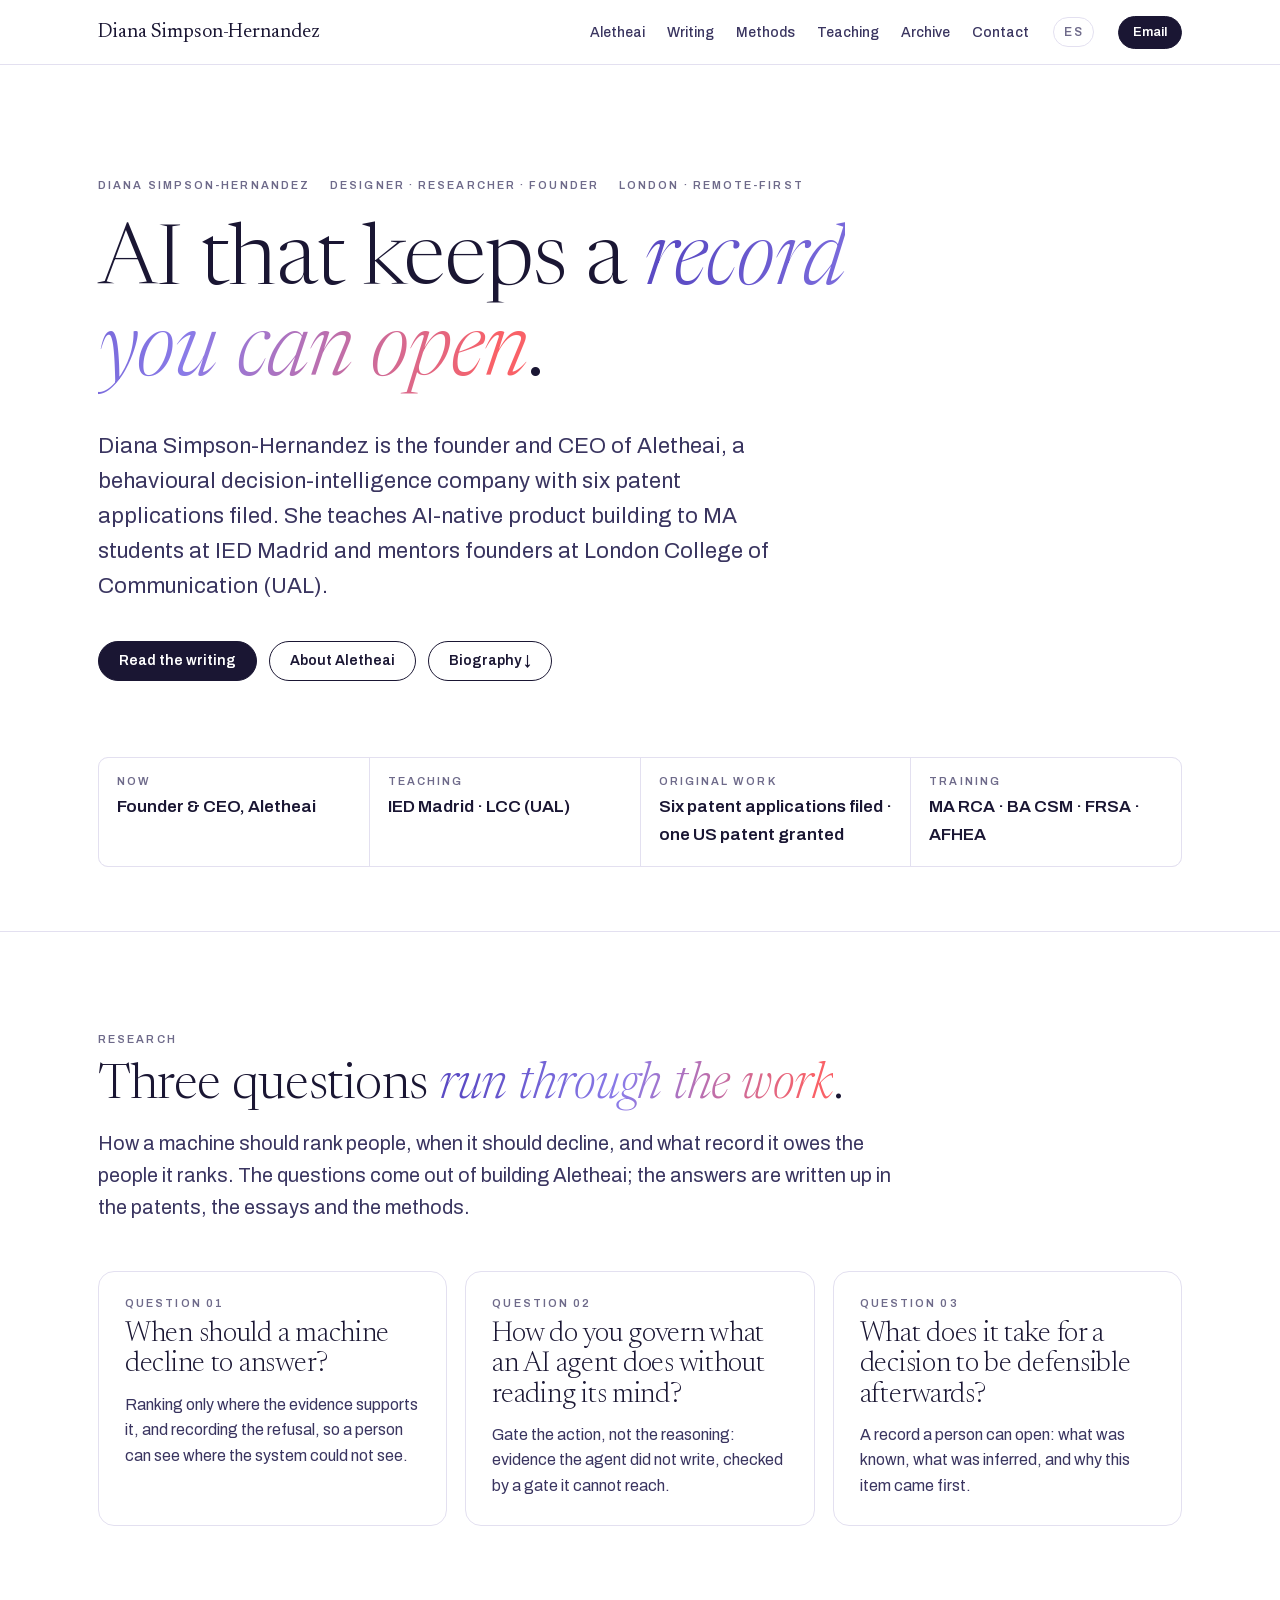
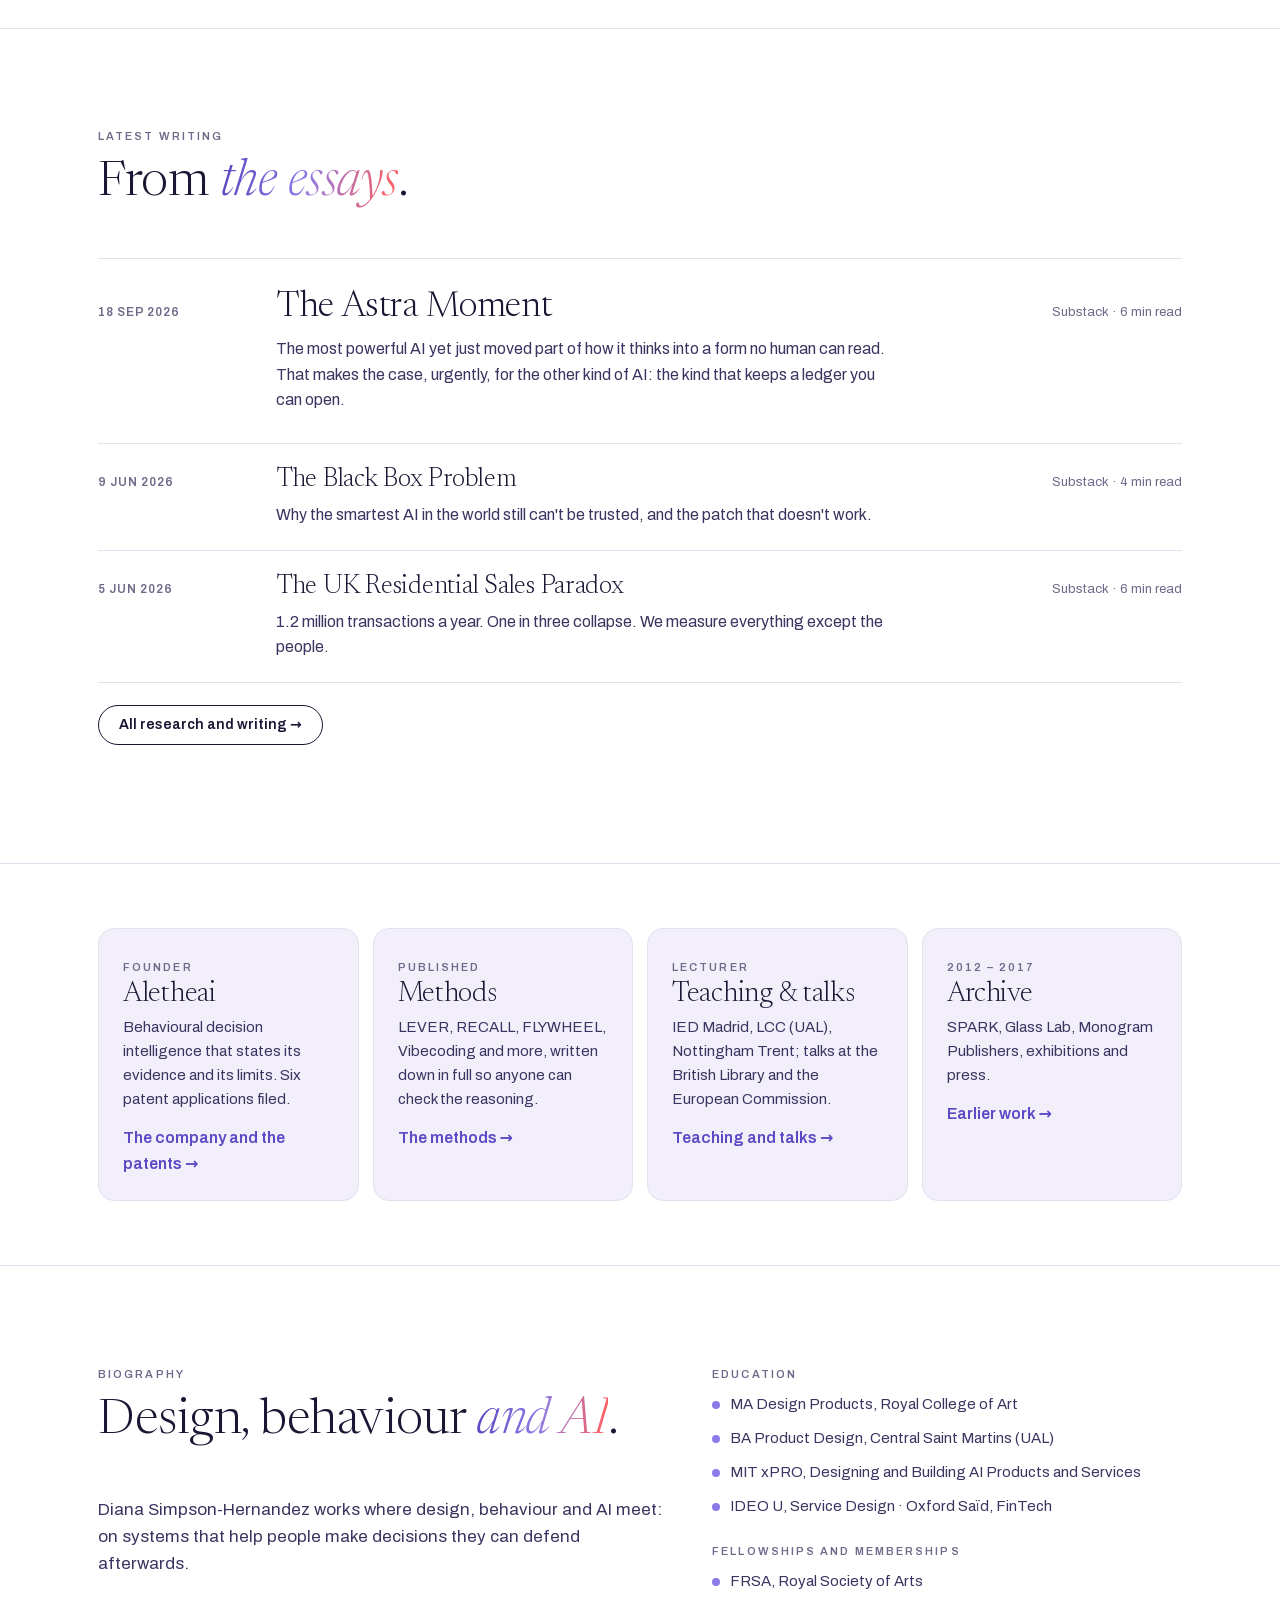
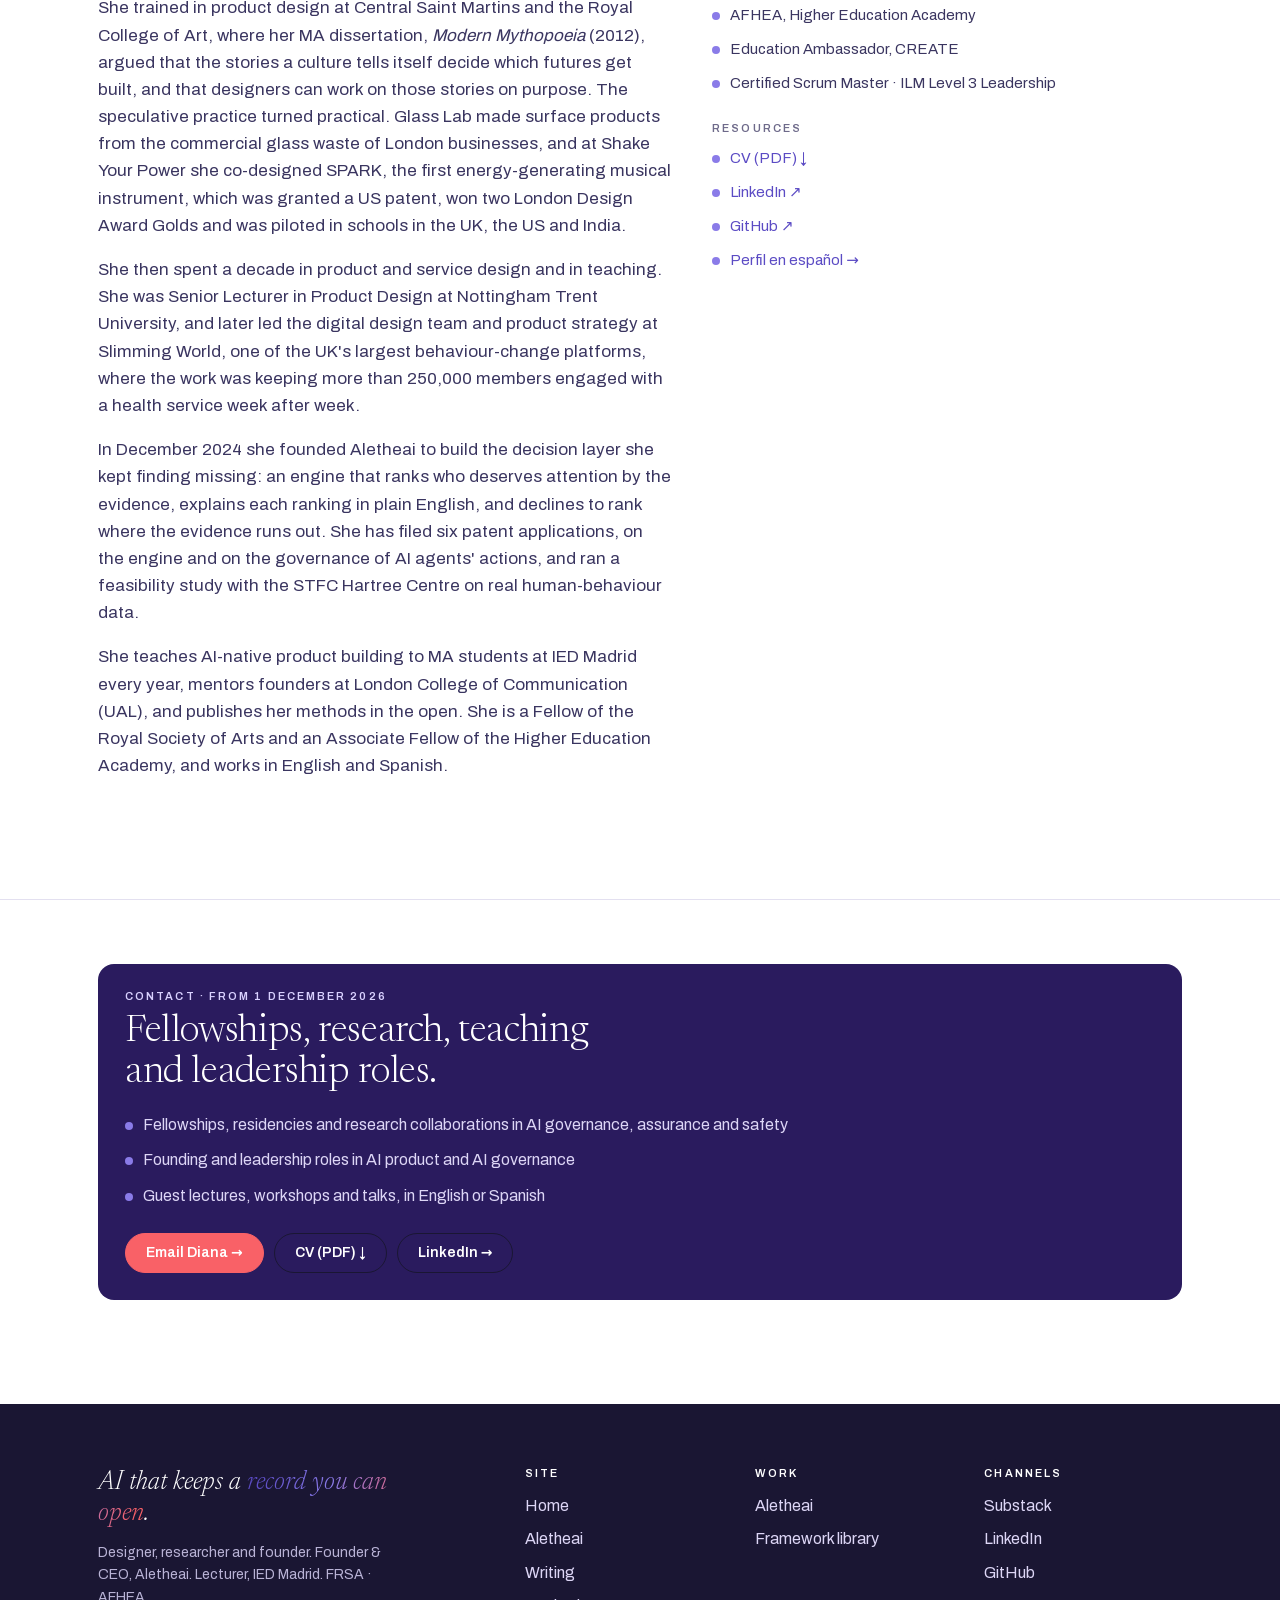
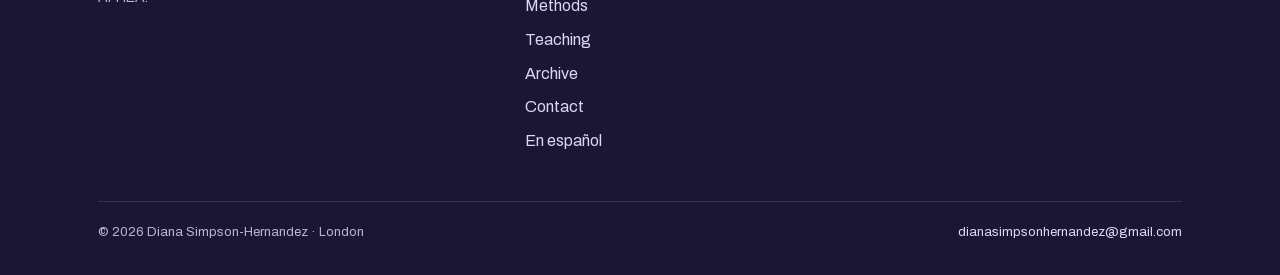
==== commit a45cb53d: "Site v5: London remote-first (no Madrid as a location), YouTube off until it has content, worked-exa" ====
--- a/index.html
+++ b/index.html
@@ -36,7 +36,7 @@
 <link rel="sitemap" type="application/xml" href="/sitemap.xml">
 <link rel="alternate" type="application/rss+xml" title="Diana Simpson-Hernandez on Substack" href="https://dianasimpsonhernandez.substack.com/feed">
 <script defer src="https://cloud.umami.is/script.js" data-website-id="a98055b4-17b2-4091-b09e-3b3b5b34b4ad"></script>
-<script type="application/ld+json">{"@context": "https://schema.org", "@graph": [{"@type": "Person", "@id": "https://dianasimpsonhernandez.com/#person", "name": "Diana Simpson-Hernandez", "alternateName": "Diana Simpson Hernandez", "url": "https://dianasimpsonhernandez.com/", "image": "https://dianasimpsonhernandez.com/assets/dshlogo.png", "jobTitle": "Founder & CEO, Aletheai", "description": "Designer, researcher and founder. Founder and CEO of Aletheai (behavioural decision intelligence; six patent applications filed). Lecturer at IED Madrid; mentor at London College of Communication (UAL). FRSA, AFHEA.", "email": "mailto:dianasimpsonhernandez@gmail.com", "knowsLanguage": ["en", "es"], "knowsAbout": ["Decision intelligence", "AI governance", "AI assurance", "Behavioural design", "Product design", "Speculative design", "AI-native product development"], "alumniOf": [{"@type": "CollegeOrUniversity", "name": "Royal College of Art"}, {"@type": "CollegeOrUniversity", "name": "Central Saint Martins, University of the Arts London"}], "memberOf": [{"@type": "Organization", "name": "Royal Society of Arts"}, {"@type": "Organization", "name": "Advance HE (Higher Education Academy)"}], "worksFor": {"@type": "Organization", "name": "Aletheai", "url": "https://aletheai.ai"}, "affiliation": [{"@type": "CollegeOrUniversity", "name": "IED Madrid"}, {"@type": "CollegeOrUniversity", "name": "London College of Communication, University of the Arts London"}], "sameAs": ["https://dianasimpsonhernandez.substack.com", "https://linkedin.com/in/dianasimpson", "https://www.youtube.com/@DianaSimpsonHernandez", "https://github.com/dsimpsonh", "https://aletheai.ai", "https://substack.com/@dianasimpsonhernandez"]}, {"@type": "WebSite", "@id": "https://dianasimpsonhernandez.com/#website", "url": "https://dianasimpsonhernandez.com/", "name": "Diana Simpson-Hernandez", "publisher": {"@id": "https://dianasimpsonhernandez.com/#person"}, "inLanguage": ["en-GB", "es"]}, {"@type": "ProfilePage", "mainEntity": {"@id": "https://dianasimpsonhernandez.com/#person"}, "url": "https://dianasimpsonhernandez.com/"}]}</script>
+<script type="application/ld+json">{"@context": "https://schema.org", "@graph": [{"@type": "Person", "@id": "https://dianasimpsonhernandez.com/#person", "name": "Diana Simpson-Hernandez", "alternateName": "Diana Simpson Hernandez", "url": "https://dianasimpsonhernandez.com/", "image": "https://dianasimpsonhernandez.com/assets/dshlogo.png", "jobTitle": "Founder & CEO, Aletheai", "description": "Designer, researcher and founder. Founder and CEO of Aletheai (behavioural decision intelligence; six patent applications filed). Lecturer at IED Madrid; mentor at London College of Communication (UAL). FRSA, AFHEA.", "email": "mailto:dianasimpsonhernandez@gmail.com", "knowsLanguage": ["en", "es"], "knowsAbout": ["Decision intelligence", "AI governance", "AI assurance", "Behavioural design", "Product design", "Speculative design", "AI-native product development"], "alumniOf": [{"@type": "CollegeOrUniversity", "name": "Royal College of Art"}, {"@type": "CollegeOrUniversity", "name": "Central Saint Martins, University of the Arts London"}], "memberOf": [{"@type": "Organization", "name": "Royal Society of Arts"}, {"@type": "Organization", "name": "Advance HE (Higher Education Academy)"}], "worksFor": {"@type": "Organization", "name": "Aletheai", "url": "https://aletheai.ai"}, "affiliation": [{"@type": "CollegeOrUniversity", "name": "IED Madrid"}, {"@type": "CollegeOrUniversity", "name": "London College of Communication, University of the Arts London"}], "sameAs": ["https://dianasimpsonhernandez.substack.com", "https://linkedin.com/in/dianasimpson", "https://github.com/dsimpsonh", "https://aletheai.ai", "https://substack.com/@dianasimpsonhernandez"]}, {"@type": "WebSite", "@id": "https://dianasimpsonhernandez.com/#website", "url": "https://dianasimpsonhernandez.com/", "name": "Diana Simpson-Hernandez", "publisher": {"@id": "https://dianasimpsonhernandez.com/#person"}, "inLanguage": ["en-GB", "es"]}, {"@type": "ProfilePage", "mainEntity": {"@id": "https://dianasimpsonhernandez.com/#person"}, "url": "https://dianasimpsonhernandez.com/"}]}</script>
 </head>
 <body>
 <a class="skip" href="#main">Skip to content</a>
@@ -49,7 +49,7 @@
 <main id="main">
 
 <section class="hero" style="border-top:0"><div class="wrap">
-<div class="eyebrow"><span class="lab">Diana Simpson-Hernandez</span><span class="lab">Designer · Researcher · Founder</span><span class="lab">London · Madrid</span></div>
+<div class="eyebrow"><span class="lab">Diana Simpson-Hernandez</span><span class="lab">Designer · Researcher · Founder</span><span class="lab">London · remote-first</span></div>
 <h1 class="name">AI that keeps a <em>record you can open</em>.</h1>
 <p class="sub">Diana Simpson-Hernandez is the founder and CEO of Aletheai, a behavioural decision-intelligence company with six patent applications filed. She teaches AI-native product building to MA students at IED Madrid and mentors founders at London College of Communication (UAL).</p>
 <div class="row"><a href="/writing/" class="btn" data-umami-event="cta_click" data-umami-event-kind="writing" data-umami-event-position="hero">Read the writing</a><a href="/aletheai/" class="btn ghost" data-umami-event="cta_click" data-umami-event-kind="aletheai" data-umami-event-position="hero">About Aletheai</a><a href="#bio" class="btn ghost" data-umami-event="cta_click" data-umami-event-kind="bio" data-umami-event-position="hero">Biography ↓</a></div>
@@ -90,9 +90,9 @@
 <p style="font-size:14px;max-width:38ch">Designer, researcher and founder. Founder &amp; CEO, Aletheai. Lecturer, IED Madrid. FRSA · AFHEA.</p></div>
 <div><h4>Site</h4><ul><li><a href="/">Home</a></li><li><a href="/aletheai/">Aletheai</a></li><li><a href="/writing/">Writing</a></li><li><a href="/methods/">Methods</a></li><li><a href="/teaching/">Teaching</a></li><li><a href="/archive/">Archive</a></li><li><a href="/contact/">Contact</a></li><li><a href="/es/">En español</a></li></ul></div>
 <div><h4>Work</h4><ul><li><a href="https://aletheai.ai" target="_blank" rel="noopener">Aletheai</a></li><li><a href="https://frameworks.dianasimpsonhernandez.com/">Framework library</a></li></ul></div>
-<div><h4>Channels</h4><ul><li><a href="https://dianasimpsonhernandez.substack.com?utm_source=dsh-site&utm_medium=footer&utm_campaign=substack" target="_blank" rel="noopener" data-umami-event="channel_click" data-umami-event-channel="substack" data-umami-event-position="footer">Substack</a></li><li><a href="https://linkedin.com/in/dianasimpson?utm_source=dsh-site&utm_medium=footer&utm_campaign=linkedin" target="_blank" rel="noopener" data-umami-event="channel_click" data-umami-event-channel="linkedin" data-umami-event-position="footer">LinkedIn</a></li><li><a href="https://www.youtube.com/@DianaSimpsonHernandez?utm_source=dsh-site&utm_medium=footer&utm_campaign=youtube" target="_blank" rel="noopener" data-umami-event="channel_click" data-umami-event-channel="youtube" data-umami-event-position="footer">YouTube</a></li><li><a href="https://github.com/dsimpsonh?utm_source=dsh-site&utm_medium=footer&utm_campaign=github" target="_blank" rel="noopener" data-umami-event="channel_click" data-umami-event-channel="github" data-umami-event-position="footer">GitHub</a></li></ul></div>
+<div><h4>Channels</h4><ul><li><a href="https://dianasimpsonhernandez.substack.com?utm_source=dsh-site&utm_medium=footer&utm_campaign=substack" target="_blank" rel="noopener" data-umami-event="channel_click" data-umami-event-channel="substack" data-umami-event-position="footer">Substack</a></li><li><a href="https://linkedin.com/in/dianasimpson?utm_source=dsh-site&utm_medium=footer&utm_campaign=linkedin" target="_blank" rel="noopener" data-umami-event="channel_click" data-umami-event-channel="linkedin" data-umami-event-position="footer">LinkedIn</a></li><li><a href="https://github.com/dsimpsonh?utm_source=dsh-site&utm_medium=footer&utm_campaign=github" target="_blank" rel="noopener" data-umami-event="channel_click" data-umami-event-channel="github" data-umami-event-position="footer">GitHub</a></li></ul></div>
 </div>
-<div class="base"><span>© 2026 Diana Simpson-Hernandez · London · Madrid</span>
+<div class="base"><span>© 2026 Diana Simpson-Hernandez · London</span>
 <a href="mailto:dianasimpsonhernandez@gmail.com" data-umami-event="email_click" data-umami-event-position="footer">dianasimpsonhernandez@gmail.com</a></div>
 </div></footer>
 <script>
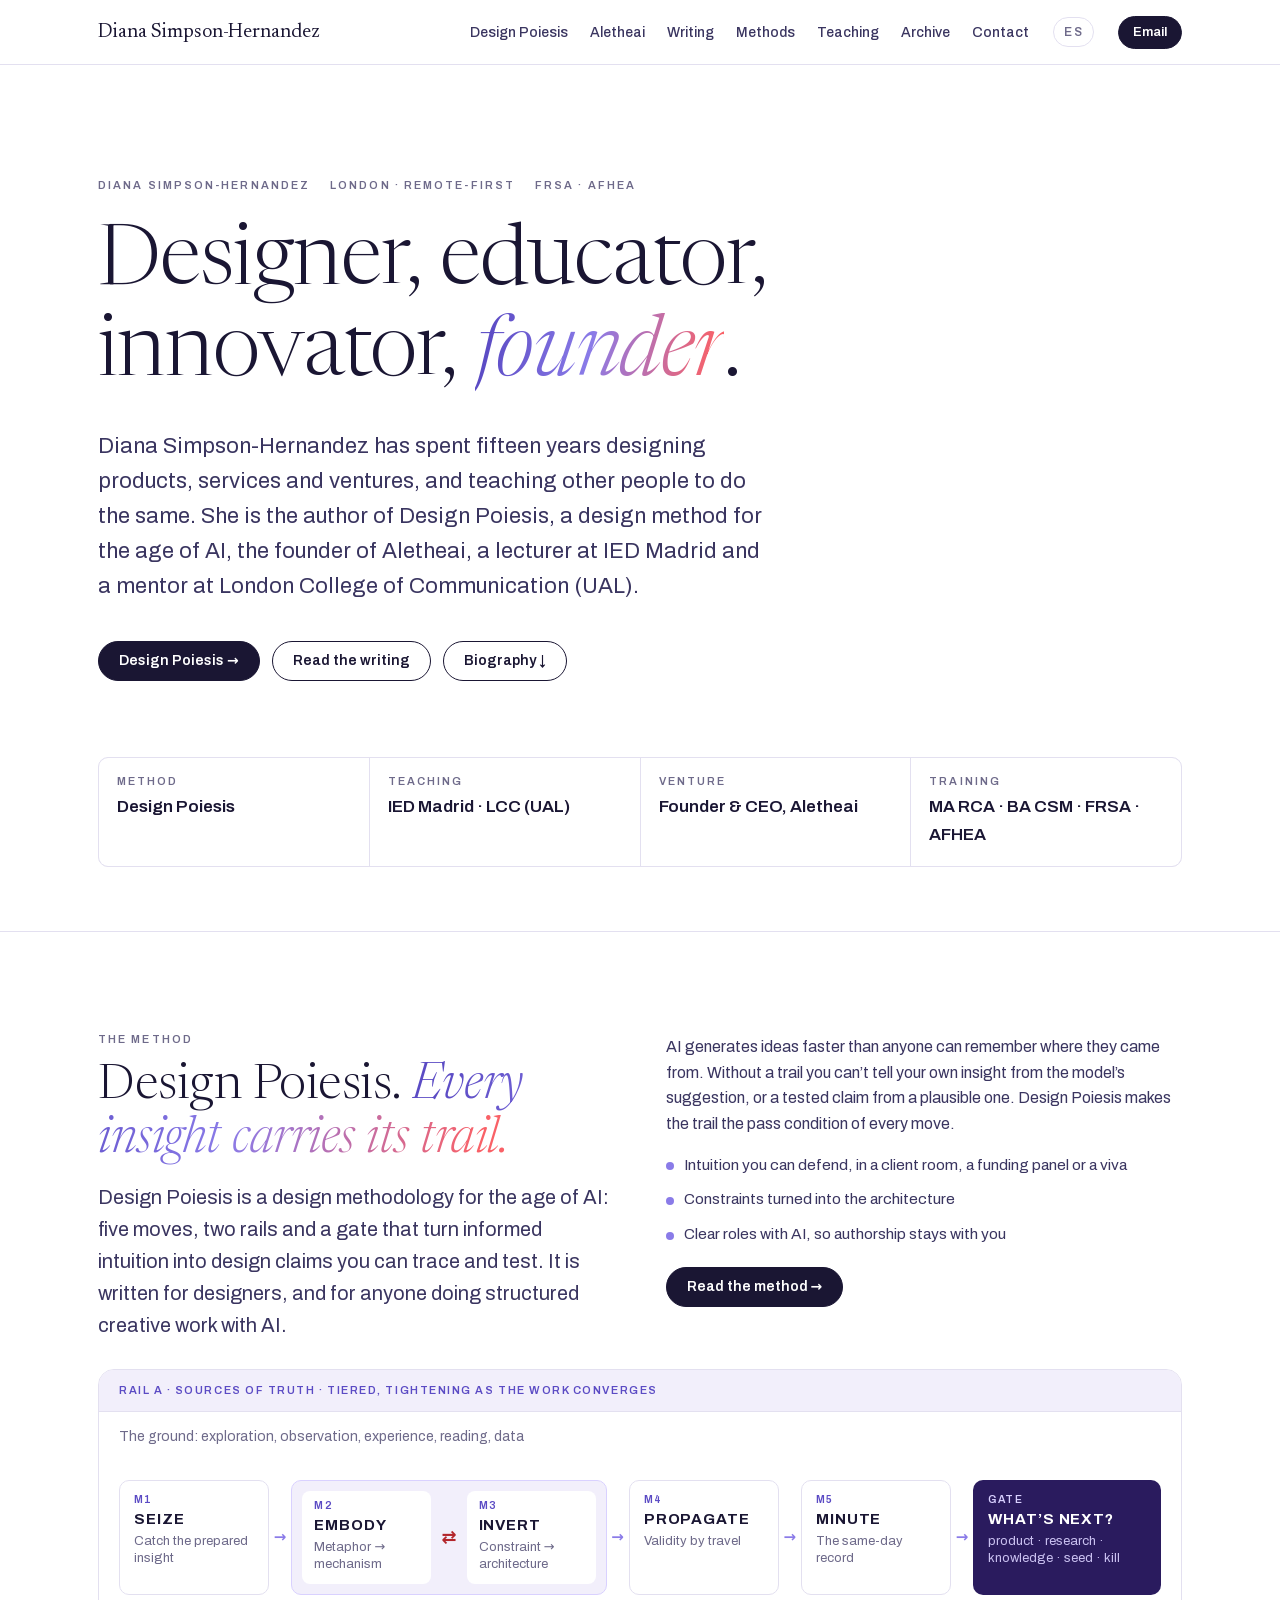
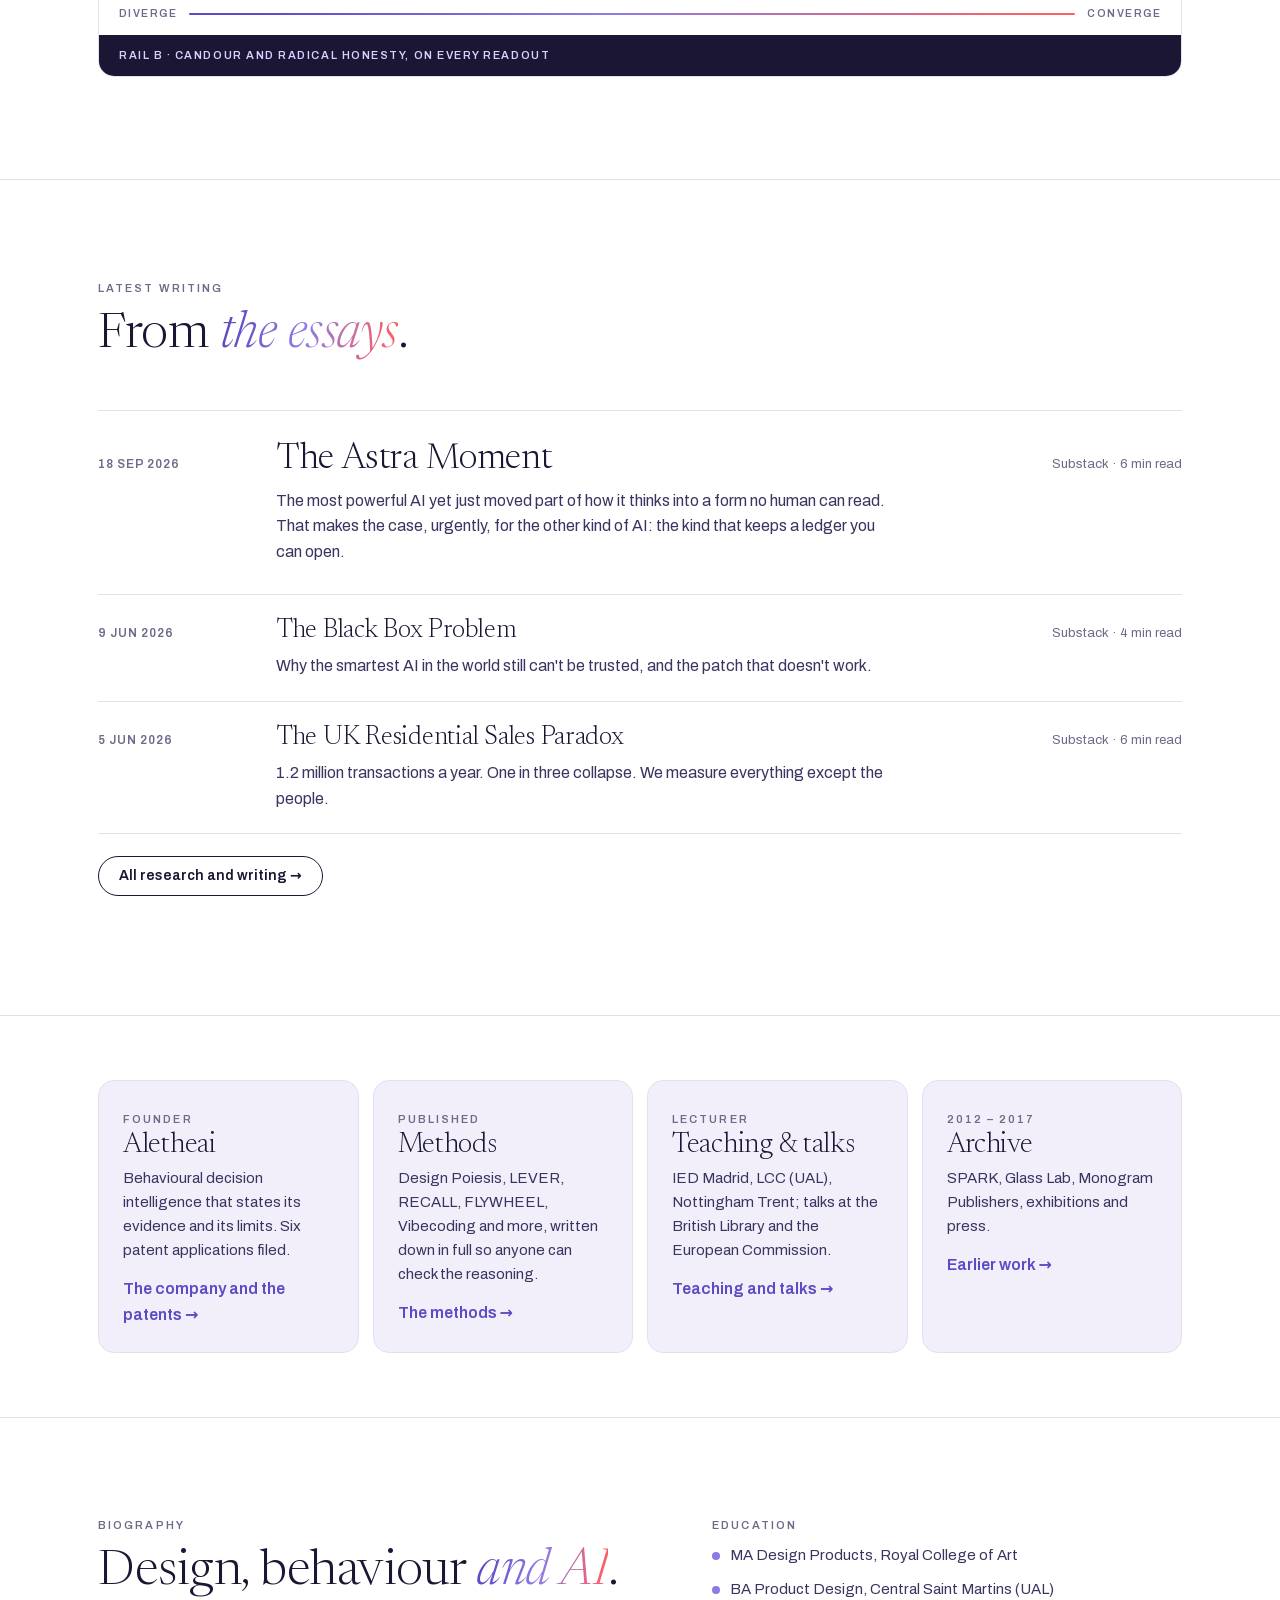
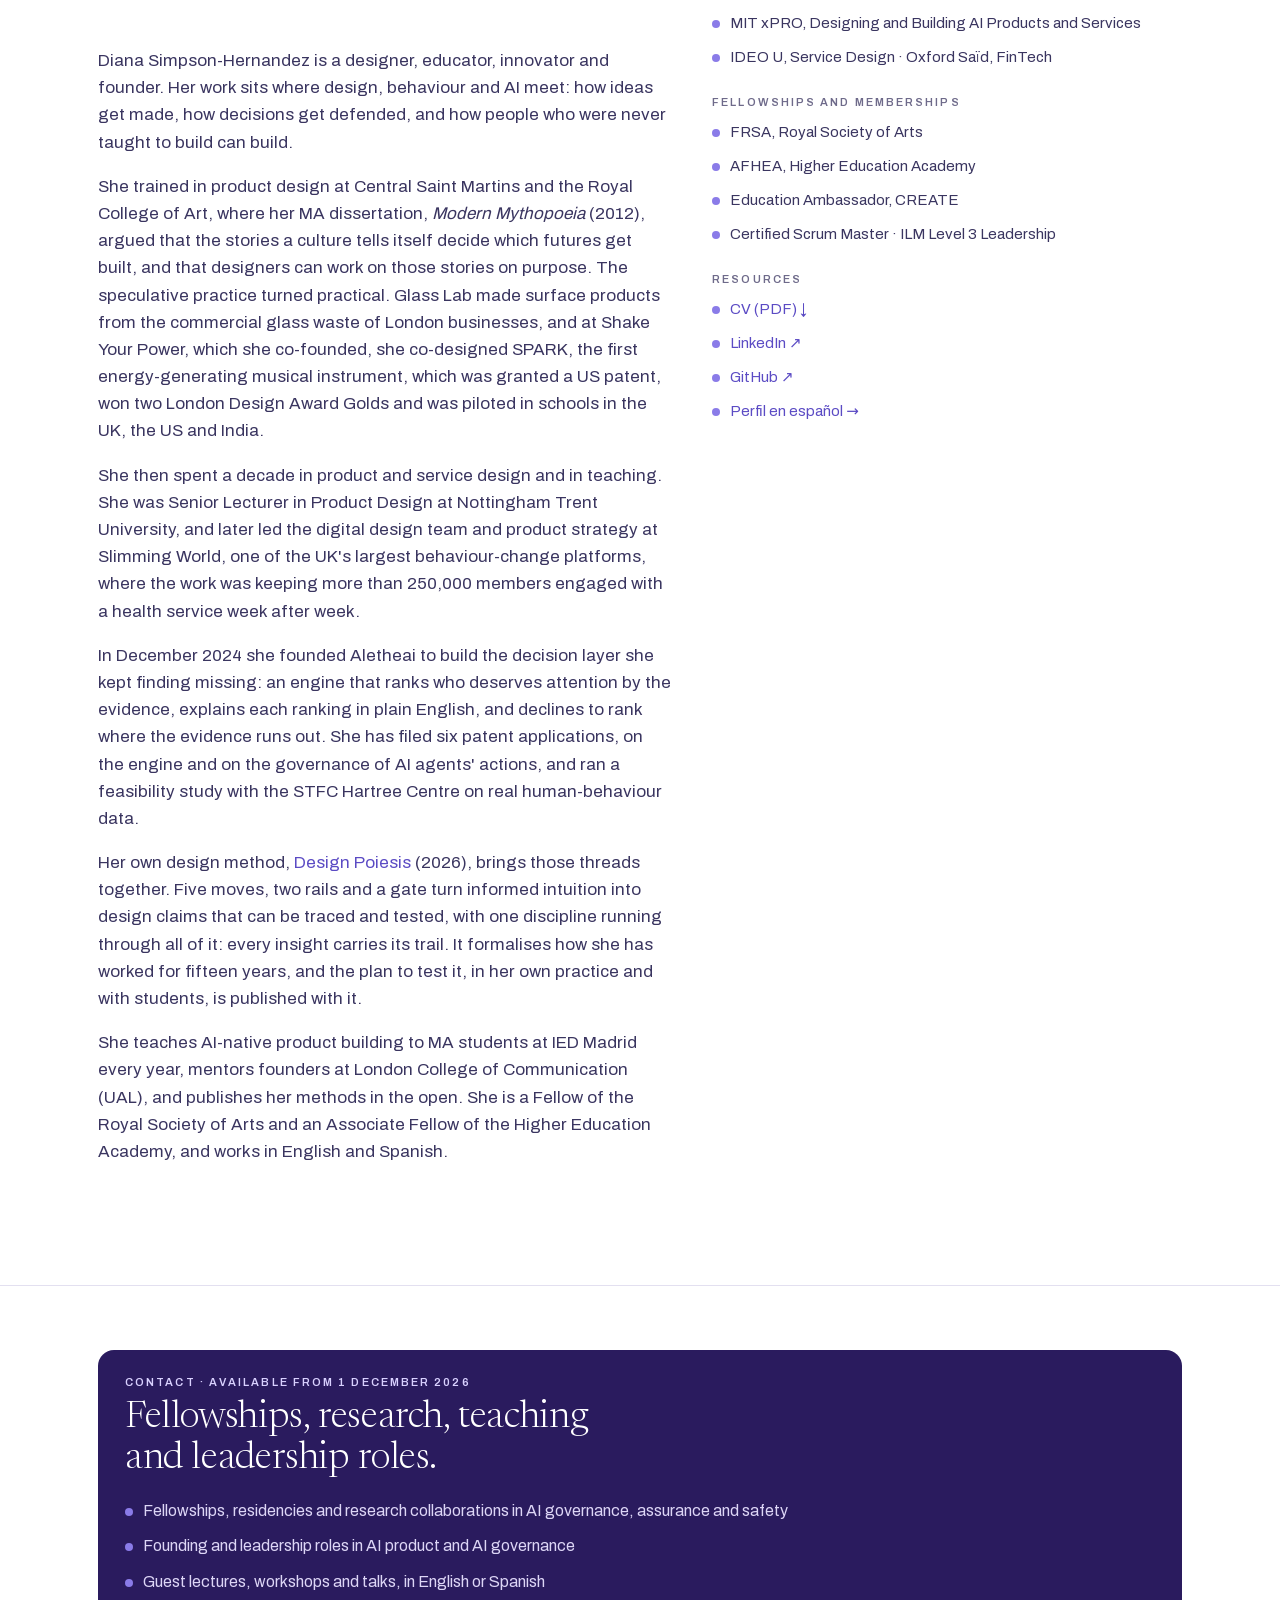
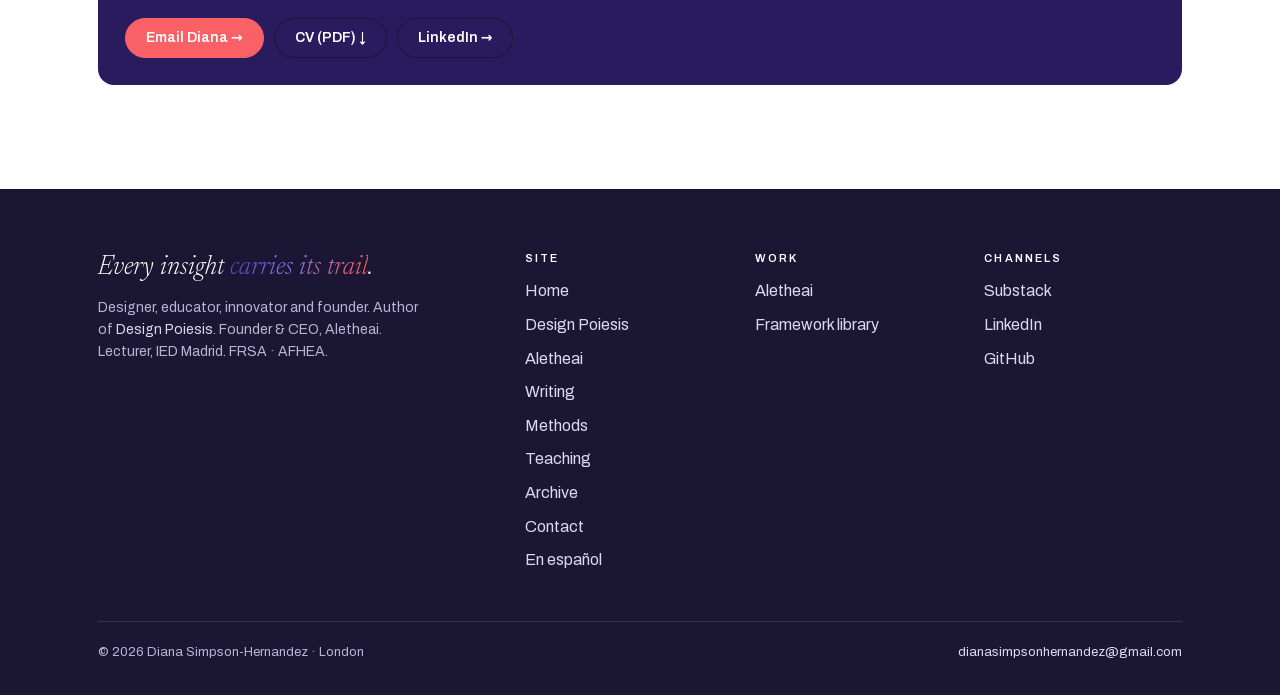
==== commit c7a91011: "Design Poiesis at the centre; home reframed around Diana - New /design-poiesis/ page (data/poiesis.j" ====
--- a/index.html
+++ b/index.html
@@ -3,8 +3,8 @@
 <head>
 <meta charset="utf-8">
 <meta name="viewport" content="width=device-width, initial-scale=1">
-<title>Diana Simpson-Hernandez — designer, researcher and founder of Aletheai</title>
-<meta name="description" content="Diana Simpson-Hernandez is the founder and CEO of Aletheai (behavioural decision intelligence; six patent applications filed), a lecturer at IED Madrid and a mentor at LCC (UAL). Research, writing, methods and teaching.">
+<title>Diana Simpson-Hernandez — designer, educator, innovator and founder</title>
+<meta name="description" content="Diana Simpson-Hernandez is a designer, educator, innovator and founder: author of Design Poiesis, a design method for the age of AI; founder and CEO of Aletheai; lecturer at IED Madrid and mentor at London College of Communication (UAL).">
 <link rel="canonical" href="https://dianasimpsonhernandez.com/">
 <link rel="alternate" hreflang="en" href="https://dianasimpsonhernandez.com/">
 <link rel="alternate" hreflang="es" href="https://dianasimpsonhernandez.com/es/">
@@ -16,14 +16,14 @@
 <meta property="og:site_name" content="Diana Simpson-Hernandez">
 <meta property="og:locale" content="en_GB">
 <meta property="og:url" content="https://dianasimpsonhernandez.com/">
-<meta property="og:title" content="AI that keeps a record you can open.">
-<meta property="og:description" content="Diana Simpson-Hernandez is the founder and CEO of Aletheai (behavioural decision intelligence; six patent applications filed), a lecturer at IED Madrid and a mentor at LCC (UAL). Research, writing, methods and teaching.">
+<meta property="og:title" content="Designer, educator, innovator, founder.">
+<meta property="og:description" content="Diana Simpson-Hernandez is a designer, educator, innovator and founder: author of Design Poiesis, a design method for the age of AI; founder and CEO of Aletheai; lecturer at IED Madrid and mentor at London College of Communication (UAL).">
 <meta property="og:image" content="https://dianasimpsonhernandez.com/assets/og/home.png">
 <meta property="og:image:width" content="1200"><meta property="og:image:height" content="630">
-<meta property="og:image:alt" content="AI that keeps a record you can open.">
+<meta property="og:image:alt" content="Designer, educator, innovator, founder.">
 <meta name="twitter:card" content="summary_large_image">
-<meta name="twitter:title" content="AI that keeps a record you can open.">
-<meta name="twitter:description" content="Diana Simpson-Hernandez is the founder and CEO of Aletheai (behavioural decision intelligence; six patent applications filed), a lecturer at IED Madrid and a mentor at LCC (UAL). Research, writing, methods and teaching.">
+<meta name="twitter:title" content="Designer, educator, innovator, founder.">
+<meta name="twitter:description" content="Diana Simpson-Hernandez is a designer, educator, innovator and founder: author of Design Poiesis, a design method for the age of AI; founder and CEO of Aletheai; lecturer at IED Madrid and mentor at London College of Communication (UAL).">
 <meta name="twitter:image" content="https://dianasimpsonhernandez.com/assets/og/home.png">
 <link rel="icon" href="/assets/favicon.svg" type="image/svg+xml">
 <link rel="icon" href="/favicon.ico" sizes="48x48">
@@ -36,28 +36,38 @@
 <link rel="sitemap" type="application/xml" href="/sitemap.xml">
 <link rel="alternate" type="application/rss+xml" title="Diana Simpson-Hernandez on Substack" href="https://dianasimpsonhernandez.substack.com/feed">
 <script defer src="https://cloud.umami.is/script.js" data-website-id="a98055b4-17b2-4091-b09e-3b3b5b34b4ad"></script>
-<script type="application/ld+json">{"@context": "https://schema.org", "@graph": [{"@type": "Person", "@id": "https://dianasimpsonhernandez.com/#person", "name": "Diana Simpson-Hernandez", "alternateName": "Diana Simpson Hernandez", "url": "https://dianasimpsonhernandez.com/", "image": "https://dianasimpsonhernandez.com/assets/dshlogo.png", "jobTitle": "Founder & CEO, Aletheai", "description": "Designer, researcher and founder. Founder and CEO of Aletheai (behavioural decision intelligence; six patent applications filed). Lecturer at IED Madrid; mentor at London College of Communication (UAL). FRSA, AFHEA.", "email": "mailto:dianasimpsonhernandez@gmail.com", "knowsLanguage": ["en", "es"], "knowsAbout": ["Decision intelligence", "AI governance", "AI assurance", "Behavioural design", "Product design", "Speculative design", "AI-native product development"], "alumniOf": [{"@type": "CollegeOrUniversity", "name": "Royal College of Art"}, {"@type": "CollegeOrUniversity", "name": "Central Saint Martins, University of the Arts London"}], "memberOf": [{"@type": "Organization", "name": "Royal Society of Arts"}, {"@type": "Organization", "name": "Advance HE (Higher Education Academy)"}], "worksFor": {"@type": "Organization", "name": "Aletheai", "url": "https://aletheai.ai"}, "affiliation": [{"@type": "CollegeOrUniversity", "name": "IED Madrid"}, {"@type": "CollegeOrUniversity", "name": "London College of Communication, University of the Arts London"}], "sameAs": ["https://dianasimpsonhernandez.substack.com", "https://linkedin.com/in/dianasimpson", "https://github.com/dsimpsonh", "https://aletheai.ai", "https://substack.com/@dianasimpsonhernandez"]}, {"@type": "WebSite", "@id": "https://dianasimpsonhernandez.com/#website", "url": "https://dianasimpsonhernandez.com/", "name": "Diana Simpson-Hernandez", "publisher": {"@id": "https://dianasimpsonhernandez.com/#person"}, "inLanguage": ["en-GB", "es"]}, {"@type": "ProfilePage", "mainEntity": {"@id": "https://dianasimpsonhernandez.com/#person"}, "url": "https://dianasimpsonhernandez.com/"}]}</script>
+<script type="application/ld+json">{"@context": "https://schema.org", "@graph": [{"@type": "Person", "@id": "https://dianasimpsonhernandez.com/#person", "name": "Diana Simpson-Hernandez", "alternateName": "Diana Simpson Hernandez", "url": "https://dianasimpsonhernandez.com/", "image": "https://dianasimpsonhernandez.com/assets/dshlogo.png", "jobTitle": "Designer, educator and founder · Author of Design Poiesis · Founder & CEO, Aletheai", "description": "Designer, educator, innovator and founder. Author of Design Poiesis, a design methodology for the age of AI. Founder and CEO of Aletheai (behavioural decision intelligence; six patent applications filed). Lecturer at IED Madrid; mentor at London College of Communication (UAL). FRSA, AFHEA.", "email": "mailto:dianasimpsonhernandez@gmail.com", "knowsLanguage": ["en", "es"], "knowsAbout": ["Design Poiesis", "Design methodology", "Decision intelligence", "AI governance", "AI assurance", "Behavioural design", "Product design", "Speculative design", "AI-native product development"], "alumniOf": [{"@type": "CollegeOrUniversity", "name": "Royal College of Art"}, {"@type": "CollegeOrUniversity", "name": "Central Saint Martins, University of the Arts London"}], "memberOf": [{"@type": "Organization", "name": "Royal Society of Arts"}, {"@type": "Organization", "name": "Advance HE (Higher Education Academy)"}], "worksFor": {"@type": "Organization", "name": "Aletheai", "url": "https://aletheai.ai"}, "affiliation": [{"@type": "CollegeOrUniversity", "name": "IED Madrid"}, {"@type": "CollegeOrUniversity", "name": "London College of Communication, University of the Arts London"}], "sameAs": ["https://dianasimpsonhernandez.substack.com", "https://linkedin.com/in/dianasimpson", "https://github.com/dsimpsonh", "https://aletheai.ai", "https://substack.com/@dianasimpsonhernandez"]}, {"@type": "WebSite", "@id": "https://dianasimpsonhernandez.com/#website", "url": "https://dianasimpsonhernandez.com/", "name": "Diana Simpson-Hernandez", "publisher": {"@id": "https://dianasimpsonhernandez.com/#person"}, "inLanguage": ["en-GB", "es"]}, {"@type": "ProfilePage", "mainEntity": {"@id": "https://dianasimpsonhernandez.com/#person"}, "url": "https://dianasimpsonhernandez.com/"}]}</script>
 </head>
 <body>
 <a class="skip" href="#main">Skip to content</a>
 <header class="nav"><div class="wrap">
 <a class="brand" href="/">Diana Simpson-Hernandez</a>
-<ul><li><a href="/aletheai/">Aletheai</a></li><li><a href="/writing/">Writing</a></li><li><a href="/methods/">Methods</a></li><li><a href="/teaching/">Teaching</a></li><li><a href="/archive/">Archive</a></li><li><a href="/contact/">Contact</a></li></ul>
+<ul><li><a href="/design-poiesis/">Design Poiesis</a></li><li><a href="/aletheai/">Aletheai</a></li><li><a href="/writing/">Writing</a></li><li><a href="/methods/">Methods</a></li><li><a href="/teaching/">Teaching</a></li><li><a href="/archive/">Archive</a></li><li><a href="/contact/">Contact</a></li></ul>
 <a class="lang" href="/es/" hreflang="es" lang="es" title="En español">ES</a>
 <a href="mailto:dianasimpsonhernandez@gmail.com" class="btn sm cta" data-umami-event="email_click" data-umami-event-position="nav">Email</a>
 </div></header>
 <main id="main">
 
 <section class="hero" style="border-top:0"><div class="wrap">
-<div class="eyebrow"><span class="lab">Diana Simpson-Hernandez</span><span class="lab">Designer · Researcher · Founder</span><span class="lab">London · remote-first</span></div>
-<h1 class="name">AI that keeps a <em>record you can open</em>.</h1>
-<p class="sub">Diana Simpson-Hernandez is the founder and CEO of Aletheai, a behavioural decision-intelligence company with six patent applications filed. She teaches AI-native product building to MA students at IED Madrid and mentors founders at London College of Communication (UAL).</p>
-<div class="row"><a href="/writing/" class="btn" data-umami-event="cta_click" data-umami-event-kind="writing" data-umami-event-position="hero">Read the writing</a><a href="/aletheai/" class="btn ghost" data-umami-event="cta_click" data-umami-event-kind="aletheai" data-umami-event-position="hero">About Aletheai</a><a href="#bio" class="btn ghost" data-umami-event="cta_click" data-umami-event-kind="bio" data-umami-event-position="hero">Biography ↓</a></div>
+<div class="eyebrow"><span class="lab">Diana Simpson-Hernandez</span><span class="lab">London · remote-first</span><span class="lab">FRSA · AFHEA</span></div>
+<h1 class="name" style="max-width:15ch">Designer, educator, innovator, <em>founder</em>.</h1>
+<p class="sub">Diana Simpson-Hernandez has spent fifteen years designing products, services and ventures, and teaching other people to do the same. She is the author of Design Poiesis, a design method for the age of AI, the founder of Aletheai, a lecturer at IED Madrid and a mentor at London College of Communication (UAL).</p>
+<div class="row"><a href="/design-poiesis/" class="btn" data-umami-event="cta_click" data-umami-event-kind="poiesis" data-umami-event-position="hero">Design Poiesis →</a><a href="/writing/" class="btn ghost" data-umami-event="cta_click" data-umami-event-kind="writing" data-umami-event-position="hero">Read the writing</a><a href="#bio" class="btn ghost" data-umami-event="cta_click" data-umami-event-kind="bio" data-umami-event-position="hero">Biography ↓</a></div>
 </div></section>
-<section class="tight" style="border-top:0;padding-top:0"><div class="wrap"><div class="facts"><div><span class="lab">Now</span><b>Founder &amp; CEO, Aletheai</b></div><div><span class="lab">Teaching</span><b>IED Madrid · LCC (UAL)</b></div><div><span class="lab">Original work</span><b>Six patent applications filed · one US patent granted</b></div><div><span class="lab">Training</span><b>MA RCA · BA CSM · FRSA · AFHEA</b></div></div></div></section>
-<section id="research"><div class="wrap">
-<div class="sh"><span class="lab">Research</span><h2>Three questions <em>run through the work</em>.</h2><p class="lede">How a machine should rank people, when it should decline, and what record it owes the people it ranks. The questions come out of building Aletheai; the answers are written up in the patents, the essays and the methods.</p></div>
-<div class="grid g3 qgrid"><div class="card q"><span class="lab"></span><h3>When should a machine decline to answer?</h3><p>Ranking only where the evidence supports it, and recording the refusal, so a person can see where the system could not see.</p></div><div class="card q"><span class="lab"></span><h3>How do you govern what an AI agent does without reading its mind?</h3><p>Gate the action, not the reasoning: evidence the agent did not write, checked by a gate it cannot reach.</p></div><div class="card q"><span class="lab"></span><h3>What does it take for a decision to be defensible afterwards?</h3><p>A record a person can open: what was known, what was inferred, and why this item came first.</p></div></div>
+<section class="tight" style="border-top:0;padding-top:0"><div class="wrap"><div class="facts"><div><span class="lab">Method</span><b>Design Poiesis</b></div><div><span class="lab">Teaching</span><b>IED Madrid · LCC (UAL)</b></div><div><span class="lab">Venture</span><b>Founder &amp; CEO, Aletheai</b></div><div><span class="lab">Training</span><b>MA RCA · BA CSM · FRSA · AFHEA</b></div></div></div></section>
+<section id="design-poiesis"><div class="wrap">
+<div class="dp-feature"><div class="sh" style="margin:0"><span class="lab">The method</span><h2>Design Poiesis. <em>Every insight carries its trail.</em></h2><p class="lede">Design Poiesis is a design methodology for the age of AI: five moves, two rails and a gate that turn informed intuition into design claims you can trace and test. It is written for designers, and for anyone doing structured creative work with AI.</p></div>
+<div><p>AI generates ideas faster than anyone can remember where they came from. Without a trail you can&#8217;t tell your own insight from the model&#8217;s suggestion, or a tested claim from a plausible one. Design Poiesis makes the trail the pass condition of every move.</p>
+<ul class="clean"><li>Intuition you can defend, in a client room, a funding panel or a viva</li><li>Constraints turned into the architecture</li><li>Clear roles with AI, so authorship stays with you</li></ul>
+<p style="margin-top:20px"><a href="/design-poiesis/" class="btn" data-umami-event="cta_click" data-umami-event-kind="poiesis" data-umami-event-position="home-feature">Read the method →</a></p></div></div>
+<figure class="dp-shape" aria-label="The shape of Design Poiesis: five moves between two rails, ending at a gate" style="margin:0">
+<div class="dp-rail a">Rail A · Sources of truth · tiered, tightening as the work converges</div>
+<p class="dp-ground">The ground: exploration, observation, experience, reading, data</p>
+<ol class="dp-flow"><li><span class="n">M1</span><b>SEIZE</b><small>Catch the prepared insight</small></li><li class="loop"><div class=""><span class="n">M2</span><b>EMBODY</b><small>Metaphor → mechanism</small></div><i aria-label="loops with">⇄</i><div class=""><span class="n">M3</span><b>INVERT</b><small>Constraint → architecture</small></div></li><li><span class="n">M4</span><b>PROPAGATE</b><small>Validity by travel</small></li><li><span class="n">M5</span><b>MINUTE</b><small>The same-day record</small></li><li class="gate"><span class="n">GATE</span><b>WHAT&#8217;S NEXT?</b><small>product · research · knowledge · seed · kill</small></li></ol>
+<div class="dp-axis">Diverge<span></span>Converge</div>
+
+<div class="dp-rail b">Rail B · Candour and radical honesty, on every readout</div>
+</figure>
 </div></section>
 <section id="latest"><div class="wrap">
 <div class="sh"><span class="lab">Latest writing</span><h2>From <em>the essays</em>.</h2></div>
@@ -69,26 +79,26 @@
 <div><h3><a href="https://dianasimpsonhernandez.substack.com/p/the-uk-residential-sales-paradox" data-umami-event="writing_open" data-umami-event-item="The UK Residential Sales Paradox" target="_blank" rel="noopener">The UK Residential Sales Paradox</a></h3><p class="dek">1.2 million transactions a year. One in three collapse. We measure everything except the people.</p></div>
 <span class="meta">Substack · 6 min read</span></article></div><p style="margin-top:22px"><a href="/writing/" class="btn ghost" data-umami-event="cta_click" data-umami-event-kind="writing" data-umami-event-position="latest">All research and writing →</a></p>
 </div></section>
-<section id="doors" class="tight"><div class="wrap"><div class="doors"><a href="/aletheai/" class="door" data-umami-event="cta_click" data-umami-event-kind="aletheai" data-umami-event-position="doors"><span class="lab">Founder</span><h3>Aletheai</h3><p>Behavioural decision intelligence that states its evidence and its limits. Six patent applications filed.</p><span class="go">The company and the patents →</span></a><a href="/methods/" class="door" data-umami-event="cta_click" data-umami-event-kind="methods" data-umami-event-position="doors"><span class="lab">Published</span><h3>Methods</h3><p>LEVER, RECALL, FLYWHEEL, Vibecoding and more, written down in full so anyone can check the reasoning.</p><span class="go">The methods →</span></a><a href="/teaching/" class="door" data-umami-event="cta_click" data-umami-event-kind="teaching" data-umami-event-position="doors"><span class="lab">Lecturer</span><h3>Teaching &amp; talks</h3><p>IED Madrid, LCC (UAL), Nottingham Trent; talks at the British Library and the European Commission.</p><span class="go">Teaching and talks →</span></a><a href="/archive/" class="door" data-umami-event="cta_click" data-umami-event-kind="archive" data-umami-event-position="doors"><span class="lab">2012 – 2017</span><h3>Archive</h3><p>SPARK, Glass Lab, Monogram Publishers, exhibitions and press.</p><span class="go">Earlier work →</span></a></div></div></section>
+<section id="doors" class="tight"><div class="wrap"><div class="doors"><a href="/aletheai/" class="door" data-umami-event="cta_click" data-umami-event-kind="aletheai" data-umami-event-position="doors"><span class="lab">Founder</span><h3>Aletheai</h3><p>Behavioural decision intelligence that states its evidence and its limits. Six patent applications filed.</p><span class="go">The company and the patents →</span></a><a href="/methods/" class="door" data-umami-event="cta_click" data-umami-event-kind="methods" data-umami-event-position="doors"><span class="lab">Published</span><h3>Methods</h3><p>Design Poiesis, LEVER, RECALL, FLYWHEEL, Vibecoding and more, written down in full so anyone can check the reasoning.</p><span class="go">The methods →</span></a><a href="/teaching/" class="door" data-umami-event="cta_click" data-umami-event-kind="teaching" data-umami-event-position="doors"><span class="lab">Lecturer</span><h3>Teaching &amp; talks</h3><p>IED Madrid, LCC (UAL), Nottingham Trent; talks at the British Library and the European Commission.</p><span class="go">Teaching and talks →</span></a><a href="/archive/" class="door" data-umami-event="cta_click" data-umami-event-kind="archive" data-umami-event-position="doors"><span class="lab">2012 – 2017</span><h3>Archive</h3><p>SPARK, Glass Lab, Monogram Publishers, exhibitions and press.</p><span class="go">Earlier work →</span></a></div></div></section>
 <section id="bio"><div class="wrap"><div class="two">
 <div class="prose"><div class="sh"><span class="lab">Biography</span><h2>Design, behaviour <em>and AI</em>.</h2></div>
-<p>Diana Simpson-Hernandez works where design, behaviour and AI meet: on systems that help people make decisions they can defend afterwards.</p><p>She trained in product design at Central Saint Martins and the Royal College of Art, where her MA dissertation, <em>Modern Mythopoeia</em> (2012), argued that the stories a culture tells itself decide which futures get built, and that designers can work on those stories on purpose. The speculative practice turned practical. Glass Lab made surface products from the commercial glass waste of London businesses, and at Shake Your Power she co-designed SPARK, the first energy-generating musical instrument, which was granted a US patent, won two London Design Award Golds and was piloted in schools in the UK, the US and India.</p><p>She then spent a decade in product and service design and in teaching. She was Senior Lecturer in Product Design at Nottingham Trent University, and later led the digital design team and product strategy at Slimming World, one of the UK's largest behaviour-change platforms, where the work was keeping more than 250,000 members engaged with a health service week after week.</p><p>In December 2024 she founded Aletheai to build the decision layer she kept finding missing: an engine that ranks who deserves attention by the evidence, explains each ranking in plain English, and declines to rank where the evidence runs out. She has filed six patent applications, on the engine and on the governance of AI agents' actions, and ran a feasibility study with the STFC Hartree Centre on real human-behaviour data.</p><p>She teaches AI-native product building to MA students at IED Madrid every year, mentors founders at London College of Communication (UAL), and publishes her methods in the open. She is a Fellow of the Royal Society of Arts and an Associate Fellow of the Higher Education Academy, and works in English and Spanish.</p></div>
+<p>Diana Simpson-Hernandez is a designer, educator, innovator and founder. Her work sits where design, behaviour and AI meet: how ideas get made, how decisions get defended, and how people who were never taught to build can build.</p><p>She trained in product design at Central Saint Martins and the Royal College of Art, where her MA dissertation, <em>Modern Mythopoeia</em> (2012), argued that the stories a culture tells itself decide which futures get built, and that designers can work on those stories on purpose. The speculative practice turned practical. Glass Lab made surface products from the commercial glass waste of London businesses, and at Shake Your Power, which she co-founded, she co-designed SPARK, the first energy-generating musical instrument, which was granted a US patent, won two London Design Award Golds and was piloted in schools in the UK, the US and India.</p><p>She then spent a decade in product and service design and in teaching. She was Senior Lecturer in Product Design at Nottingham Trent University, and later led the digital design team and product strategy at Slimming World, one of the UK's largest behaviour-change platforms, where the work was keeping more than 250,000 members engaged with a health service week after week.</p><p>In December 2024 she founded Aletheai to build the decision layer she kept finding missing: an engine that ranks who deserves attention by the evidence, explains each ranking in plain English, and declines to rank where the evidence runs out. She has filed six patent applications, on the engine and on the governance of AI agents' actions, and ran a feasibility study with the STFC Hartree Centre on real human-behaviour data.</p><p>Her own design method, <a href="/design-poiesis/">Design Poiesis</a> (2026), brings those threads together. Five moves, two rails and a gate turn informed intuition into design claims that can be traced and tested, with one discipline running through all of it: every insight carries its trail. It formalises how she has worked for fifteen years, and the plan to test it, in her own practice and with students, is published with it.</p><p>She teaches AI-native product building to MA students at IED Madrid every year, mentors founders at London College of Communication (UAL), and publishes her methods in the open. She is a Fellow of the Royal Society of Arts and an Associate Fellow of the Higher Education Academy, and works in English and Spanish.</p></div>
 <div class="side">
 <h4 class="lab">Education</h4><ul class="clean"><li>MA Design Products, Royal College of Art</li><li>BA Product Design, Central Saint Martins (UAL)</li><li>MIT xPRO, Designing and Building AI Products and Services</li><li>IDEO U, Service Design · Oxford Saïd, FinTech</li></ul>
 <h4 class="lab">Fellowships and memberships</h4><ul class="clean"><li>FRSA, Royal Society of Arts</li><li>AFHEA, Higher Education Academy</li><li>Education Ambassador, CREATE</li><li>Certified Scrum Master · ILM Level 3 Leadership</li></ul>
 <h4 class="lab">Resources</h4><ul class="clean"><li><a href="/assets/dsh-cv.pdf" data-umami-event="cv_download" data-umami-event-position="bio" target="_blank" rel="noopener">CV (PDF) ↓</a></li><li><a href="https://linkedin.com/in/dianasimpson" target="_blank" rel="noopener">LinkedIn ↗</a></li><li><a href="https://github.com/dsimpsonh" target="_blank" rel="noopener">GitHub ↗</a></li><li><a href="/es/" hreflang="es">Perfil en español →</a></li></ul>
 </div></div></div></section>
 <section id="contact" class="tight"><div class="wrap"><div class="card dark" style="align-items:flex-start">
-<span class="lab">Contact · from 1 december 2026</span><h3 style="font-size:clamp(26px,3vw,38px);max-width:24ch">Fellowships, research, teaching and leadership roles.</h3>
+<span class="lab">Contact · available from 1 December 2026</span><h3 style="font-size:clamp(26px,3vw,38px);max-width:24ch">Fellowships, research, teaching and leadership roles.</h3>
 <ul class="clean" style="margin:6px 0 4px"><li>Fellowships, residencies and research collaborations in AI governance, assurance and safety</li><li>Founding and leadership roles in AI product and AI governance</li><li>Guest lectures, workshops and talks, in English or Spanish</li></ul>
 <div class="foot" style="justify-content:flex-start"><a href="mailto:dianasimpsonhernandez@gmail.com" class="btn coral" data-umami-event="email_click" data-umami-event-position="contact">Email Diana →</a><a href="/assets/dsh-cv.pdf" class="btn ghost" data-umami-event="cv_download" data-umami-event-position="contact-card" target="_blank" rel="noopener">CV (PDF) ↓</a><a href="https://linkedin.com/in/dianasimpson" class="btn ghost" data-umami-event="channel_click" data-umami-event-channel="linkedin" data-umami-event-position="contact" target="_blank" rel="noopener">LinkedIn →</a></div>
 </div></div></section>
 </main>
 <footer><div class="wrap">
 <div class="cols">
-<div><p class="big">AI that keeps a <em class="grad">record you can open</em>.</p>
-<p style="font-size:14px;max-width:38ch">Designer, researcher and founder. Founder &amp; CEO, Aletheai. Lecturer, IED Madrid. FRSA · AFHEA.</p></div>
-<div><h4>Site</h4><ul><li><a href="/">Home</a></li><li><a href="/aletheai/">Aletheai</a></li><li><a href="/writing/">Writing</a></li><li><a href="/methods/">Methods</a></li><li><a href="/teaching/">Teaching</a></li><li><a href="/archive/">Archive</a></li><li><a href="/contact/">Contact</a></li><li><a href="/es/">En español</a></li></ul></div>
+<div><p class="big">Every insight <em class="grad">carries its trail</em>.</p>
+<p style="font-size:14px;max-width:40ch">Designer, educator, innovator and founder. Author of <a href="/design-poiesis/">Design Poiesis</a>. Founder &amp; CEO, Aletheai. Lecturer, IED Madrid. FRSA · AFHEA.</p></div>
+<div><h4>Site</h4><ul><li><a href="/">Home</a></li><li><a href="/design-poiesis/">Design Poiesis</a></li><li><a href="/aletheai/">Aletheai</a></li><li><a href="/writing/">Writing</a></li><li><a href="/methods/">Methods</a></li><li><a href="/teaching/">Teaching</a></li><li><a href="/archive/">Archive</a></li><li><a href="/contact/">Contact</a></li><li><a href="/es/">En español</a></li></ul></div>
 <div><h4>Work</h4><ul><li><a href="https://aletheai.ai" target="_blank" rel="noopener">Aletheai</a></li><li><a href="https://frameworks.dianasimpsonhernandez.com/">Framework library</a></li></ul></div>
 <div><h4>Channels</h4><ul><li><a href="https://dianasimpsonhernandez.substack.com?utm_source=dsh-site&utm_medium=footer&utm_campaign=substack" target="_blank" rel="noopener" data-umami-event="channel_click" data-umami-event-channel="substack" data-umami-event-position="footer">Substack</a></li><li><a href="https://linkedin.com/in/dianasimpson?utm_source=dsh-site&utm_medium=footer&utm_campaign=linkedin" target="_blank" rel="noopener" data-umami-event="channel_click" data-umami-event-channel="linkedin" data-umami-event-position="footer">LinkedIn</a></li><li><a href="https://github.com/dsimpsonh?utm_source=dsh-site&utm_medium=footer&utm_campaign=github" target="_blank" rel="noopener" data-umami-event="channel_click" data-umami-event-channel="github" data-umami-event-position="footer">GitHub</a></li></ul></div>
 </div>
--- a/styles/site.css
+++ b/styles/site.css
@@ -134,3 +134,35 @@
 .book{display:grid;grid-template-columns:auto 1fr;gap:28px;align-items:center}
 .book .cover{width:120px;aspect-ratio:2/3;border-radius:6px;background:var(--grad);display:flex;align-items:flex-end;padding:12px;color:#fff;font:italic 300 17px/1.1 var(--display);box-shadow:0 18px 30px -18px rgba(42,27,94,.6)}
 @media(max-width:520px){.book{grid-template-columns:1fr}}
+/* Design Poiesis */
+.dp-shape{border:1px solid var(--line);border-radius:var(--r);overflow:hidden;background:#fff}
+.dp-rail{padding:12px 20px;font:600 11px/1.5 var(--sans);letter-spacing:.14em;text-transform:uppercase}
+.dp-rail.a{background:var(--lilac);color:var(--purple);border-bottom:1px solid var(--line)}.dp-rail.b{background:var(--ink);color:var(--pop)}
+.dp-ground{padding:14px 20px 0;font-size:14px;color:var(--muted)}
+.dp-flow{list-style:none;margin:0;padding:18px 20px 8px;display:grid;grid-template-columns:1fr 2.1fr 1fr 1fr 1.25fr;gap:22px}
+.dp-flow>li{border:1px solid var(--line);border-radius:var(--rs);padding:14px 14px 16px;display:flex;flex-direction:column;gap:5px;position:relative;background:#fff;min-width:0}
+.dp-flow>li:not(:last-child)::after{content:"→";position:absolute;right:-18px;top:50%;transform:translateY(-50%);color:var(--violet);font-weight:700;font-size:15px}
+.dp-flow .n{font:600 10.5px/1 var(--sans);letter-spacing:.14em;color:var(--purple)}
+.dp-flow b{font:700 15px/1.15 var(--sans);letter-spacing:.06em;color:var(--ink)}
+.dp-flow small{font-size:13px;line-height:1.35;color:var(--muted)}
+.dp-flow .loop{background:var(--lilac);border-color:var(--pop);flex-direction:row;align-items:stretch;gap:10px;padding:10px}
+.dp-flow .loop>div{flex:1;display:flex;flex-direction:column;gap:5px;background:#fff;border-radius:8px;padding:10px 12px;min-width:0}
+.dp-flow .loop>i{align-self:center;font-style:normal;font-weight:700;color:var(--coral-ink);font-size:18px}
+.dp-flow .gate{background:var(--deep);border-color:transparent}.dp-flow .gate b{color:#fff}.dp-flow .gate small{color:#C9C0F0}.dp-flow .gate .n{color:var(--pop)}
+.dp-axis{display:flex;align-items:center;gap:12px;padding:6px 20px 16px;font:600 10.5px/1 var(--sans);letter-spacing:.14em;text-transform:uppercase;color:var(--muted)}
+.dp-axis span{flex:1;height:2px;background:var(--grad);border-radius:2px}
+.dp-note{padding:0 20px 18px;font-size:13.5px;color:var(--muted);margin:0}
+@media(max-width:900px){.dp-flow{grid-template-columns:1fr;gap:20px}.dp-flow>li:not(:last-child)::after{content:"↓";right:auto;left:50%;top:auto;bottom:-19px;transform:translateX(-50%)}}
+@media(max-width:480px){.dp-flow .loop{flex-direction:column}.dp-flow .loop>i{transform:rotate(90deg)}}
+.dp-dl{display:grid;grid-template-columns:118px minmax(0,1fr);gap:7px 14px;margin:8px 0 0;font-size:14.5px}
+.dp-dl dt{font:600 10.5px/1.7 var(--sans);letter-spacing:.12em;text-transform:uppercase;color:var(--muted)}.dp-dl dd{margin:0}
+@media(max-width:480px){.dp-dl{grid-template-columns:1fr;gap:2px}.dp-dl dd{margin-bottom:8px}}
+.dots{letter-spacing:.12em;color:var(--purple);font-size:12px}
+.dp-feature{display:grid;grid-template-columns:1fr 1fr;gap:clamp(24px,4vw,56px);align-items:start;margin-bottom:28px}
+@media(max-width:820px){.dp-feature{grid-template-columns:1fr}}
+.dp-feature ul.clean{font-size:15.5px}
+.pull{font:italic 300 clamp(22px,2.4vw,30px)/1.3 var(--display);color:var(--ink);border-left:3px solid var(--coral);padding-left:20px;margin:0;max-width:40ch}
+.ol-num{counter-reset:o;list-style:none;padding:0;margin:0;display:grid;gap:12px}
+.ol-num li{counter-increment:o;position:relative;padding-left:40px;font-size:16px}
+.ol-num li::before{content:counter(o,decimal-leading-zero);position:absolute;left:0;top:1px;font:600 12px/1.6 var(--sans);letter-spacing:.08em;color:var(--purple)}
+.badge{display:inline-flex;align-items:center;gap:8px;font:600 11px/1 var(--sans);letter-spacing:.14em;text-transform:uppercase;color:var(--coral-ink);border:1px solid #FFC9CB;background:#FFF0F0;border-radius:999px;padding:8px 12px}
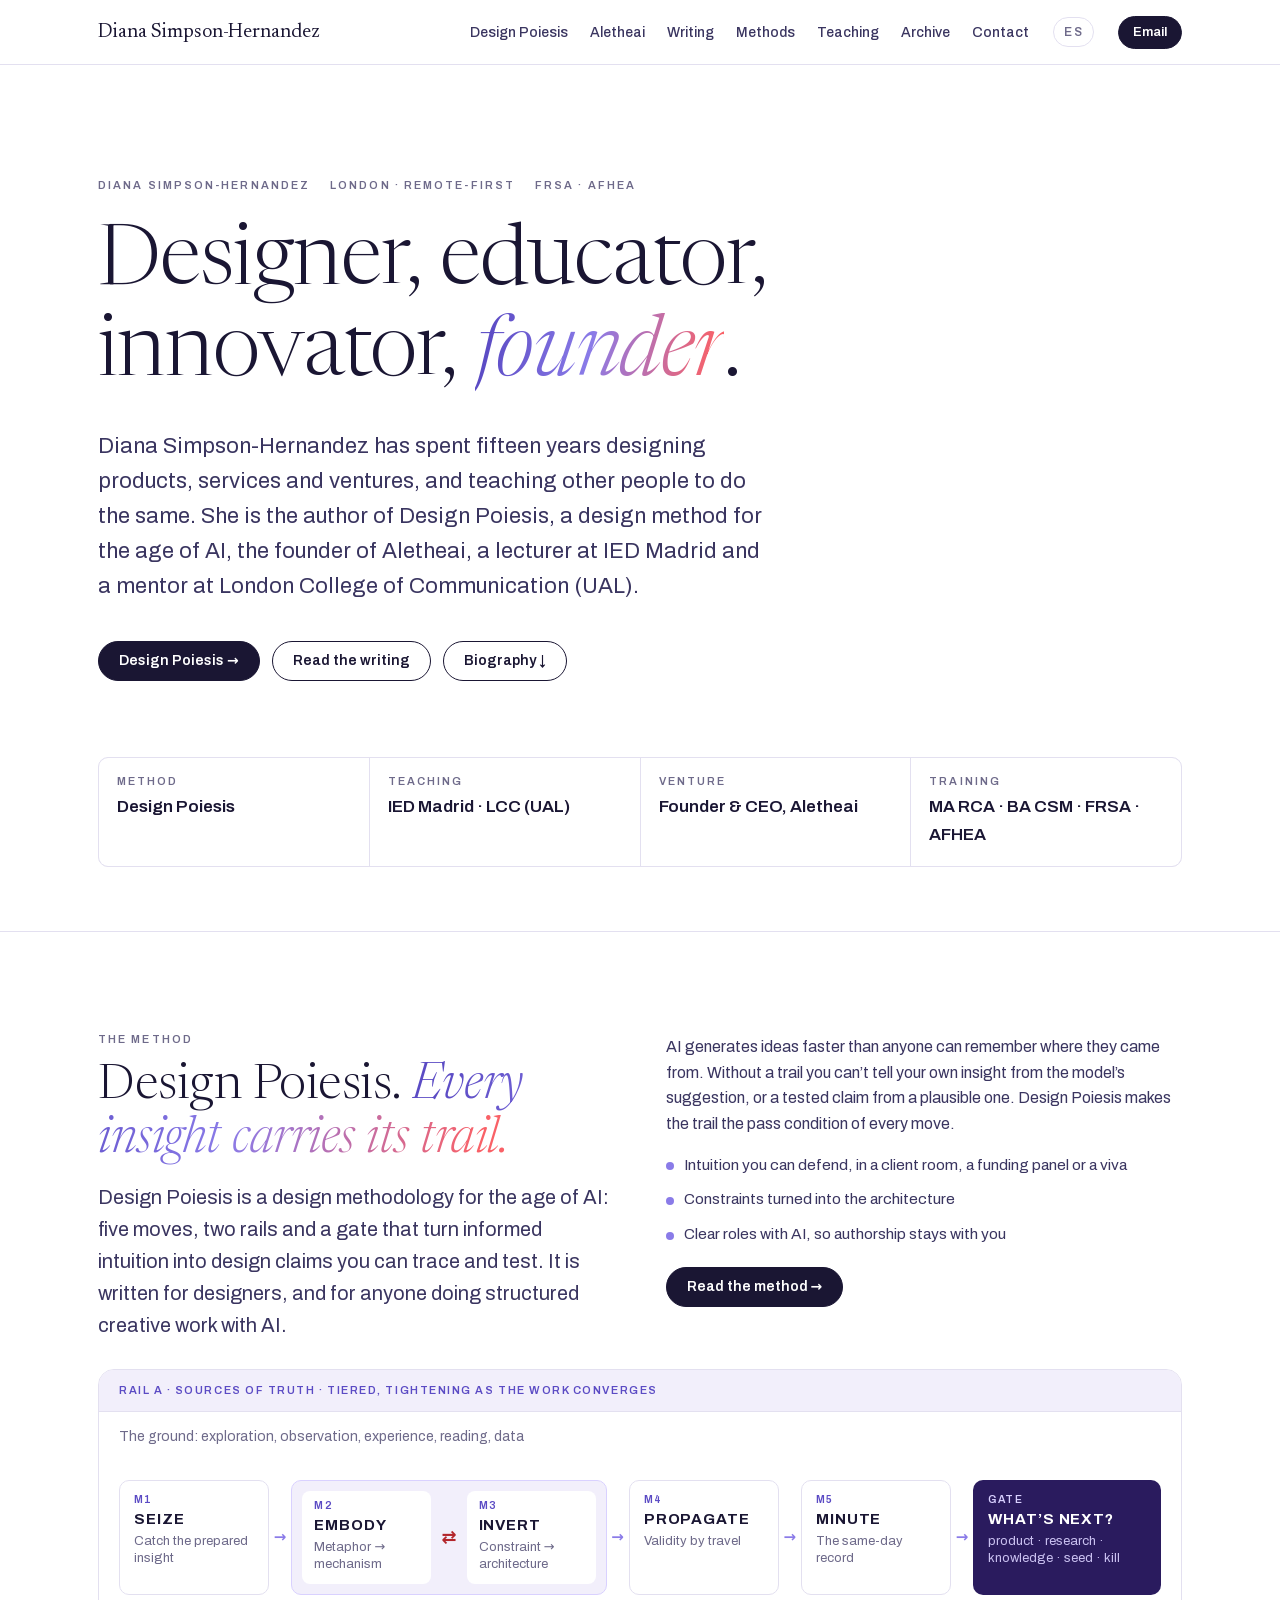
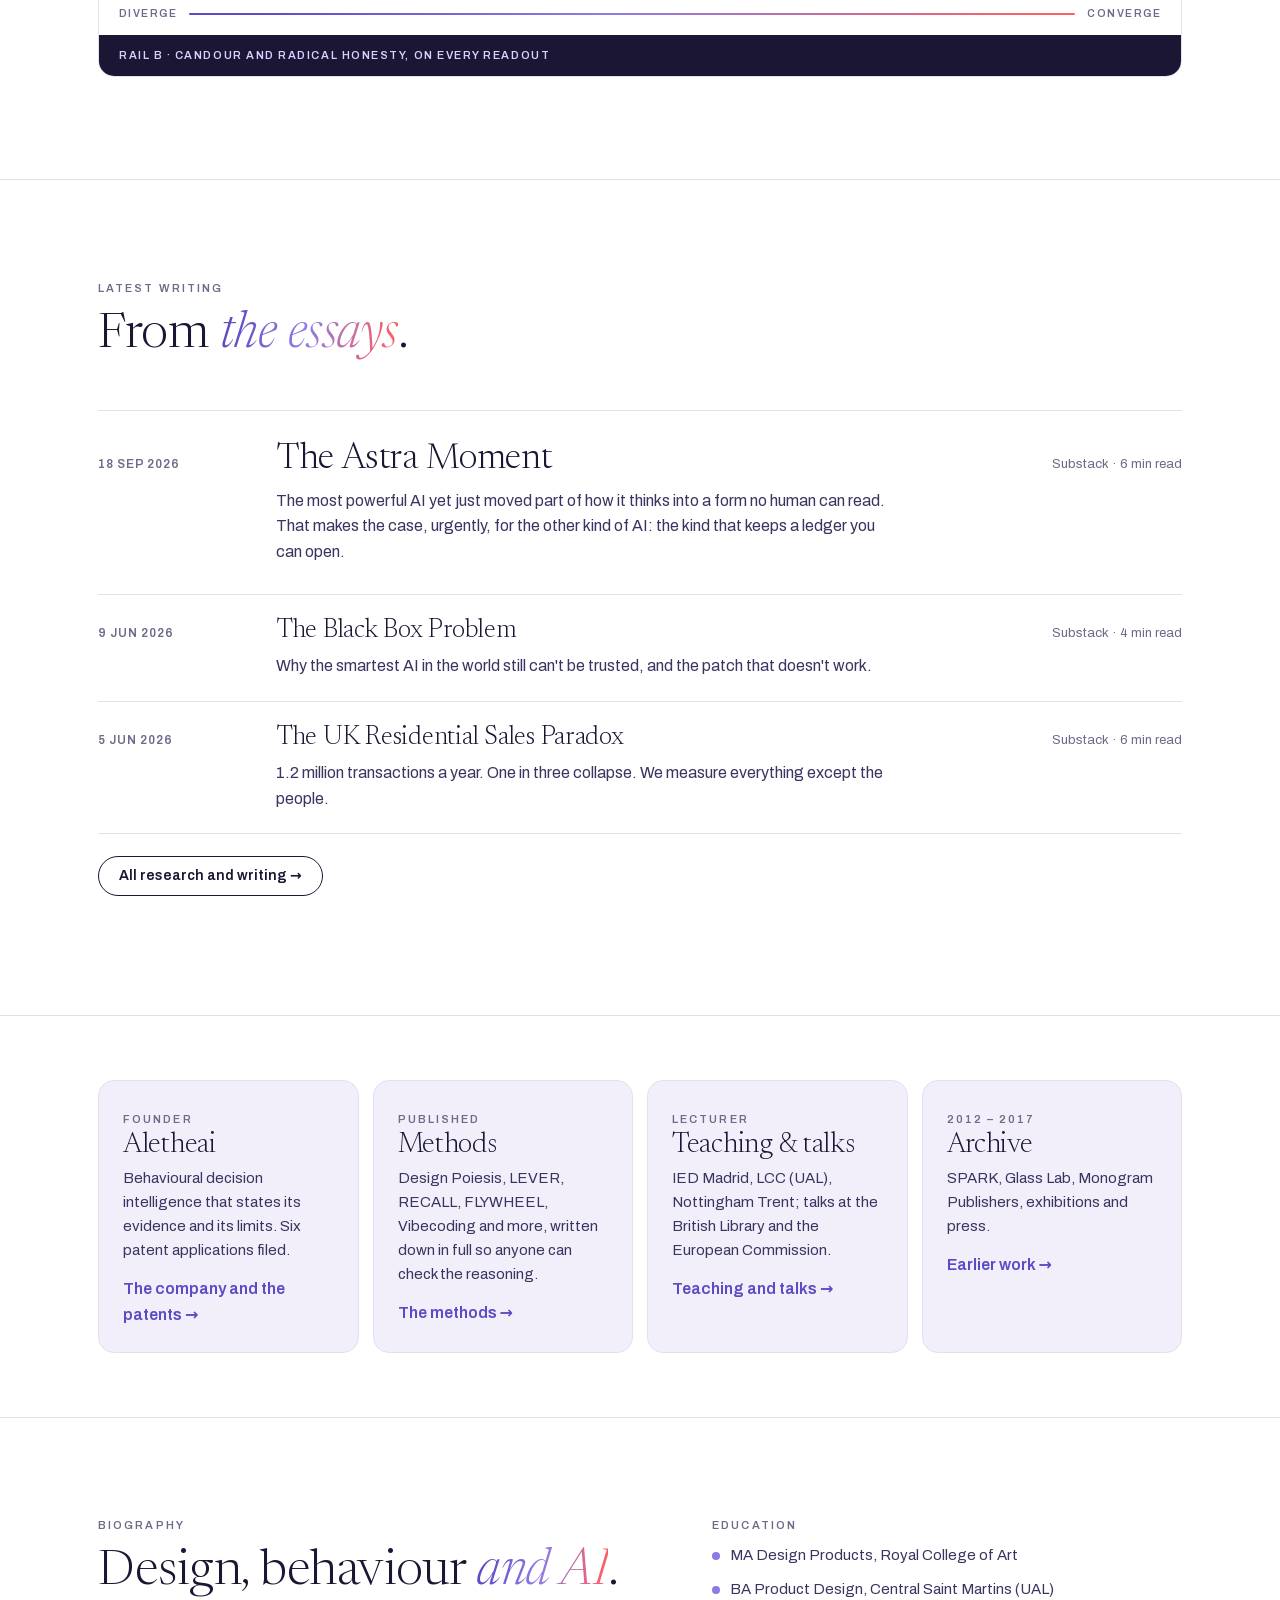
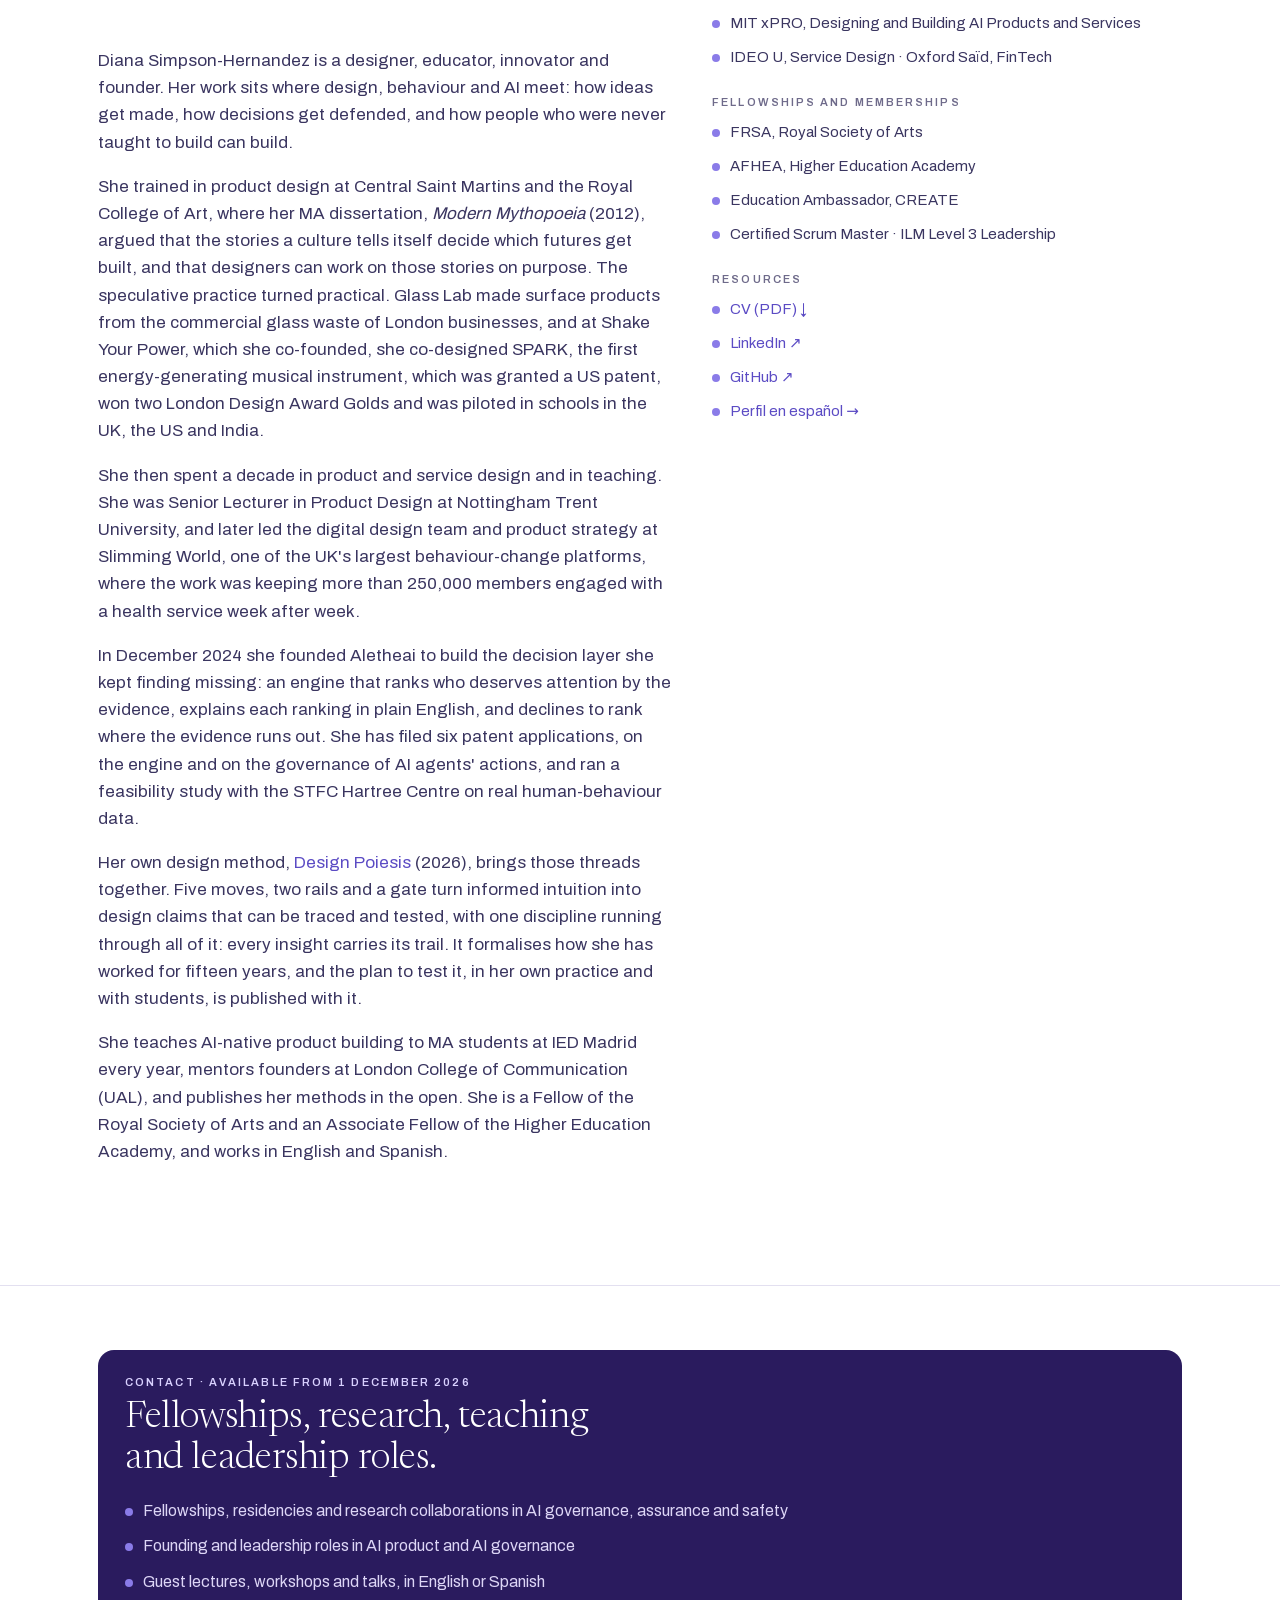
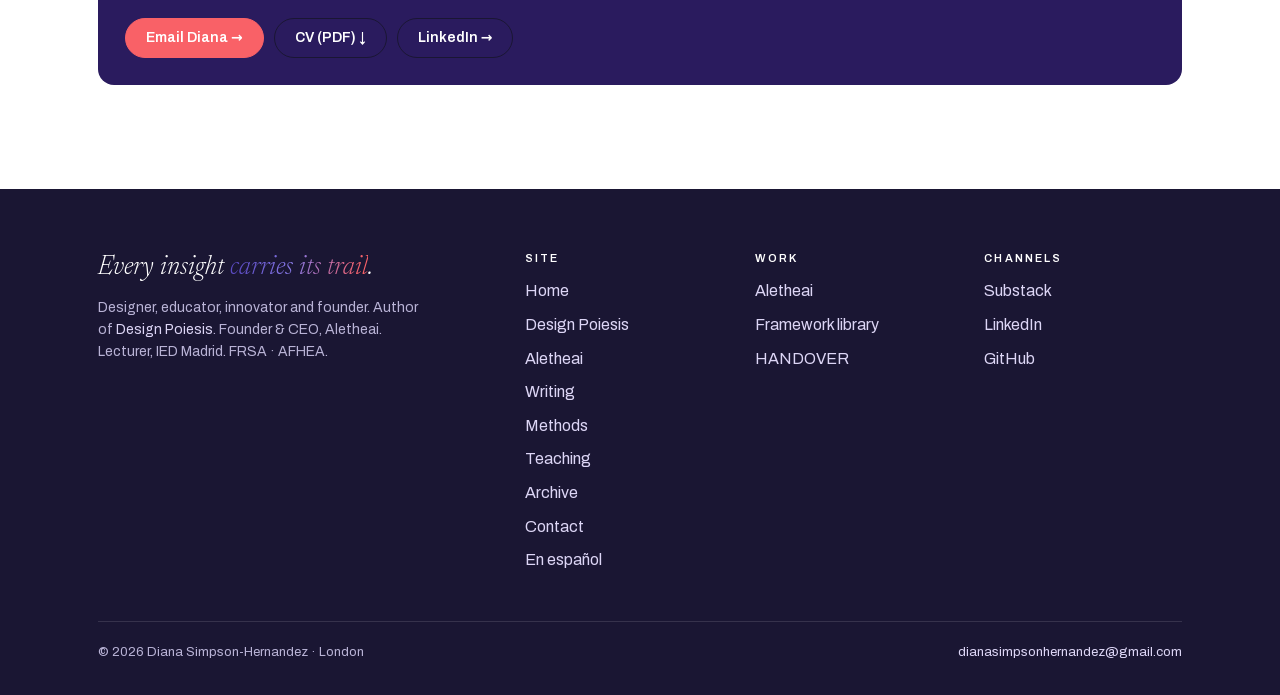
==== commit 573b443d: "Footer: add HANDOVER under Work (all pages) Co-Authored-By: Claude Opus 5.5 <noreply@anthropic.com> " ====
--- a/index.html
+++ b/index.html
@@ -99,7 +99,7 @@
 <div><p class="big">Every insight <em class="grad">carries its trail</em>.</p>
 <p style="font-size:14px;max-width:40ch">Designer, educator, innovator and founder. Author of <a href="/design-poiesis/">Design Poiesis</a>. Founder &amp; CEO, Aletheai. Lecturer, IED Madrid. FRSA · AFHEA.</p></div>
 <div><h4>Site</h4><ul><li><a href="/">Home</a></li><li><a href="/design-poiesis/">Design Poiesis</a></li><li><a href="/aletheai/">Aletheai</a></li><li><a href="/writing/">Writing</a></li><li><a href="/methods/">Methods</a></li><li><a href="/teaching/">Teaching</a></li><li><a href="/archive/">Archive</a></li><li><a href="/contact/">Contact</a></li><li><a href="/es/">En español</a></li></ul></div>
-<div><h4>Work</h4><ul><li><a href="https://aletheai.ai" target="_blank" rel="noopener">Aletheai</a></li><li><a href="https://frameworks.dianasimpsonhernandez.com/">Framework library</a></li></ul></div>
+<div><h4>Work</h4><ul><li><a href="https://aletheai.ai" target="_blank" rel="noopener">Aletheai</a></li><li><a href="https://frameworks.dianasimpsonhernandez.com/">Framework library</a></li><li><a href="https://handover.dianasimpsonhernandez.com/" target="_blank" rel="noopener">HANDOVER</a></li></ul></div>
 <div><h4>Channels</h4><ul><li><a href="https://dianasimpsonhernandez.substack.com?utm_source=dsh-site&utm_medium=footer&utm_campaign=substack" target="_blank" rel="noopener" data-umami-event="channel_click" data-umami-event-channel="substack" data-umami-event-position="footer">Substack</a></li><li><a href="https://linkedin.com/in/dianasimpson?utm_source=dsh-site&utm_medium=footer&utm_campaign=linkedin" target="_blank" rel="noopener" data-umami-event="channel_click" data-umami-event-channel="linkedin" data-umami-event-position="footer">LinkedIn</a></li><li><a href="https://github.com/dsimpsonh?utm_source=dsh-site&utm_medium=footer&utm_campaign=github" target="_blank" rel="noopener" data-umami-event="channel_click" data-umami-event-channel="github" data-umami-event-position="footer">GitHub</a></li></ul></div>
 </div>
 <div class="base"><span>© 2026 Diana Simpson-Hernandez · London</span>
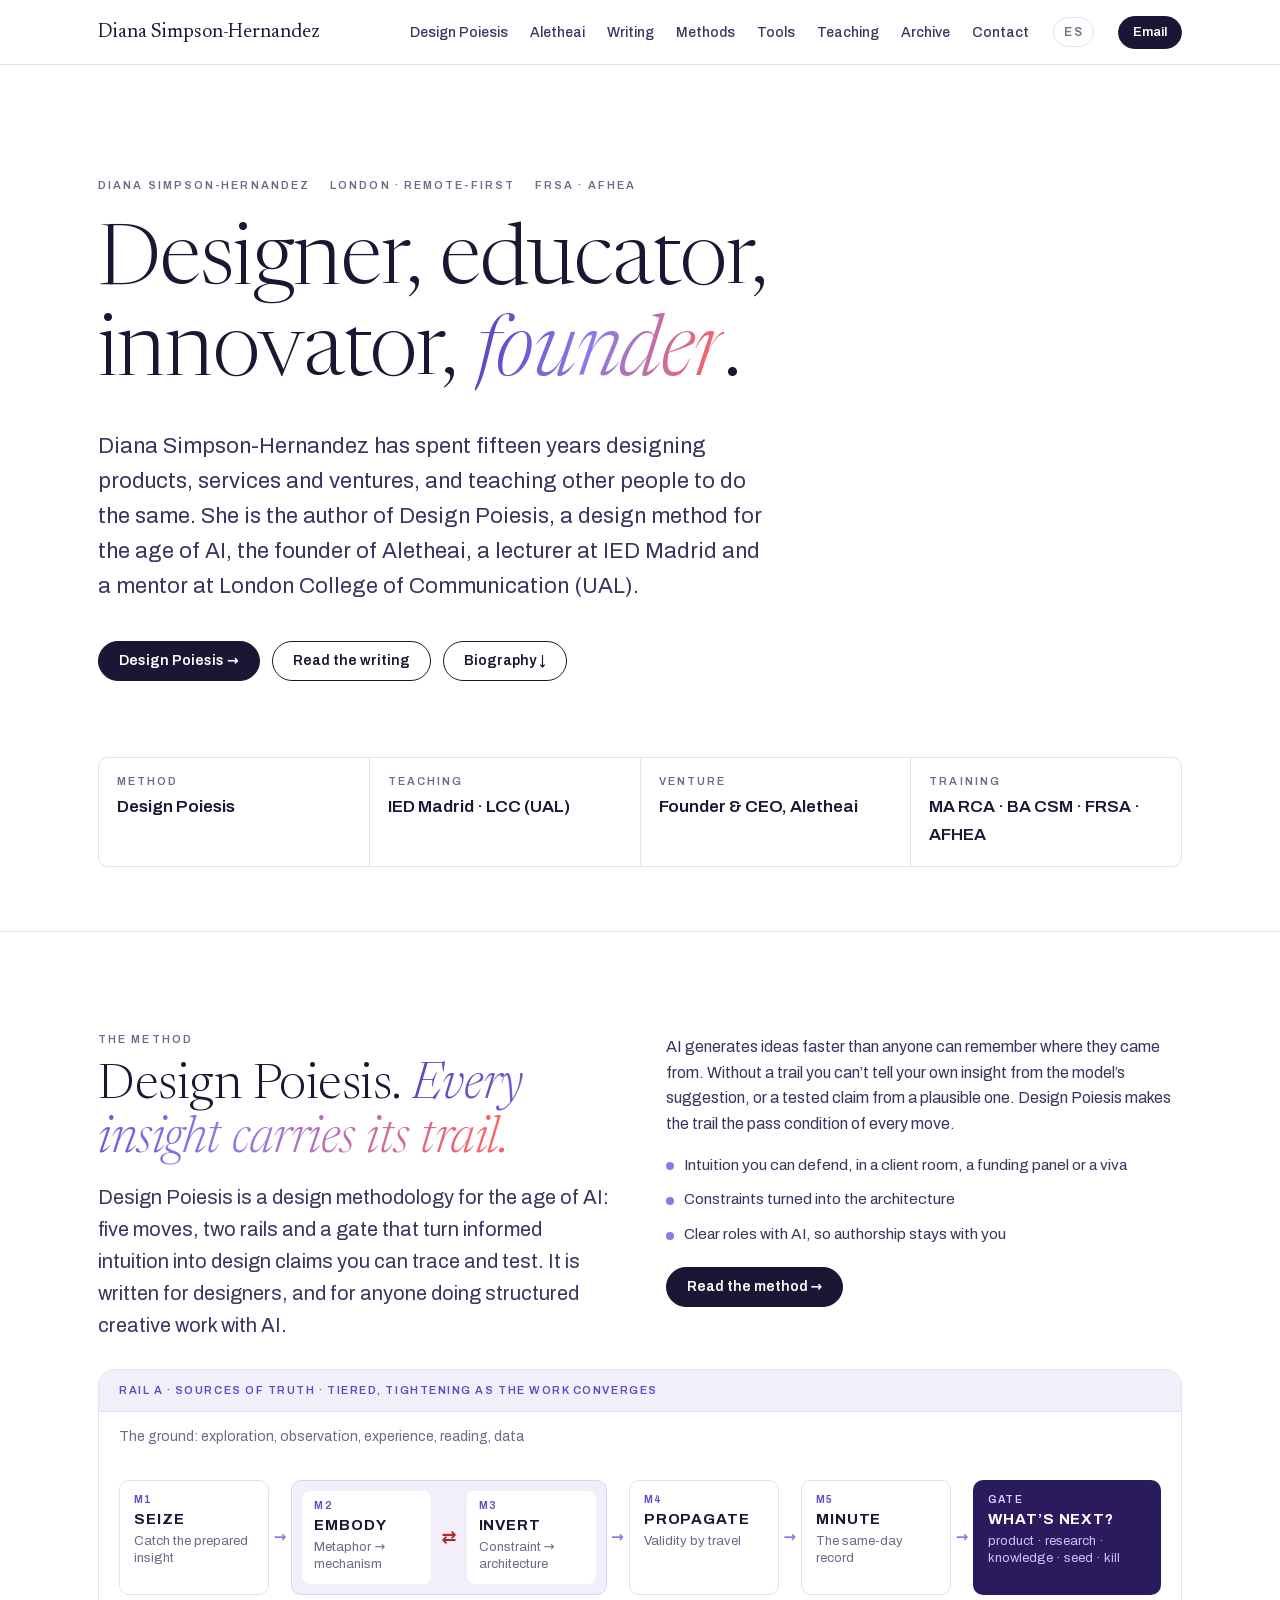
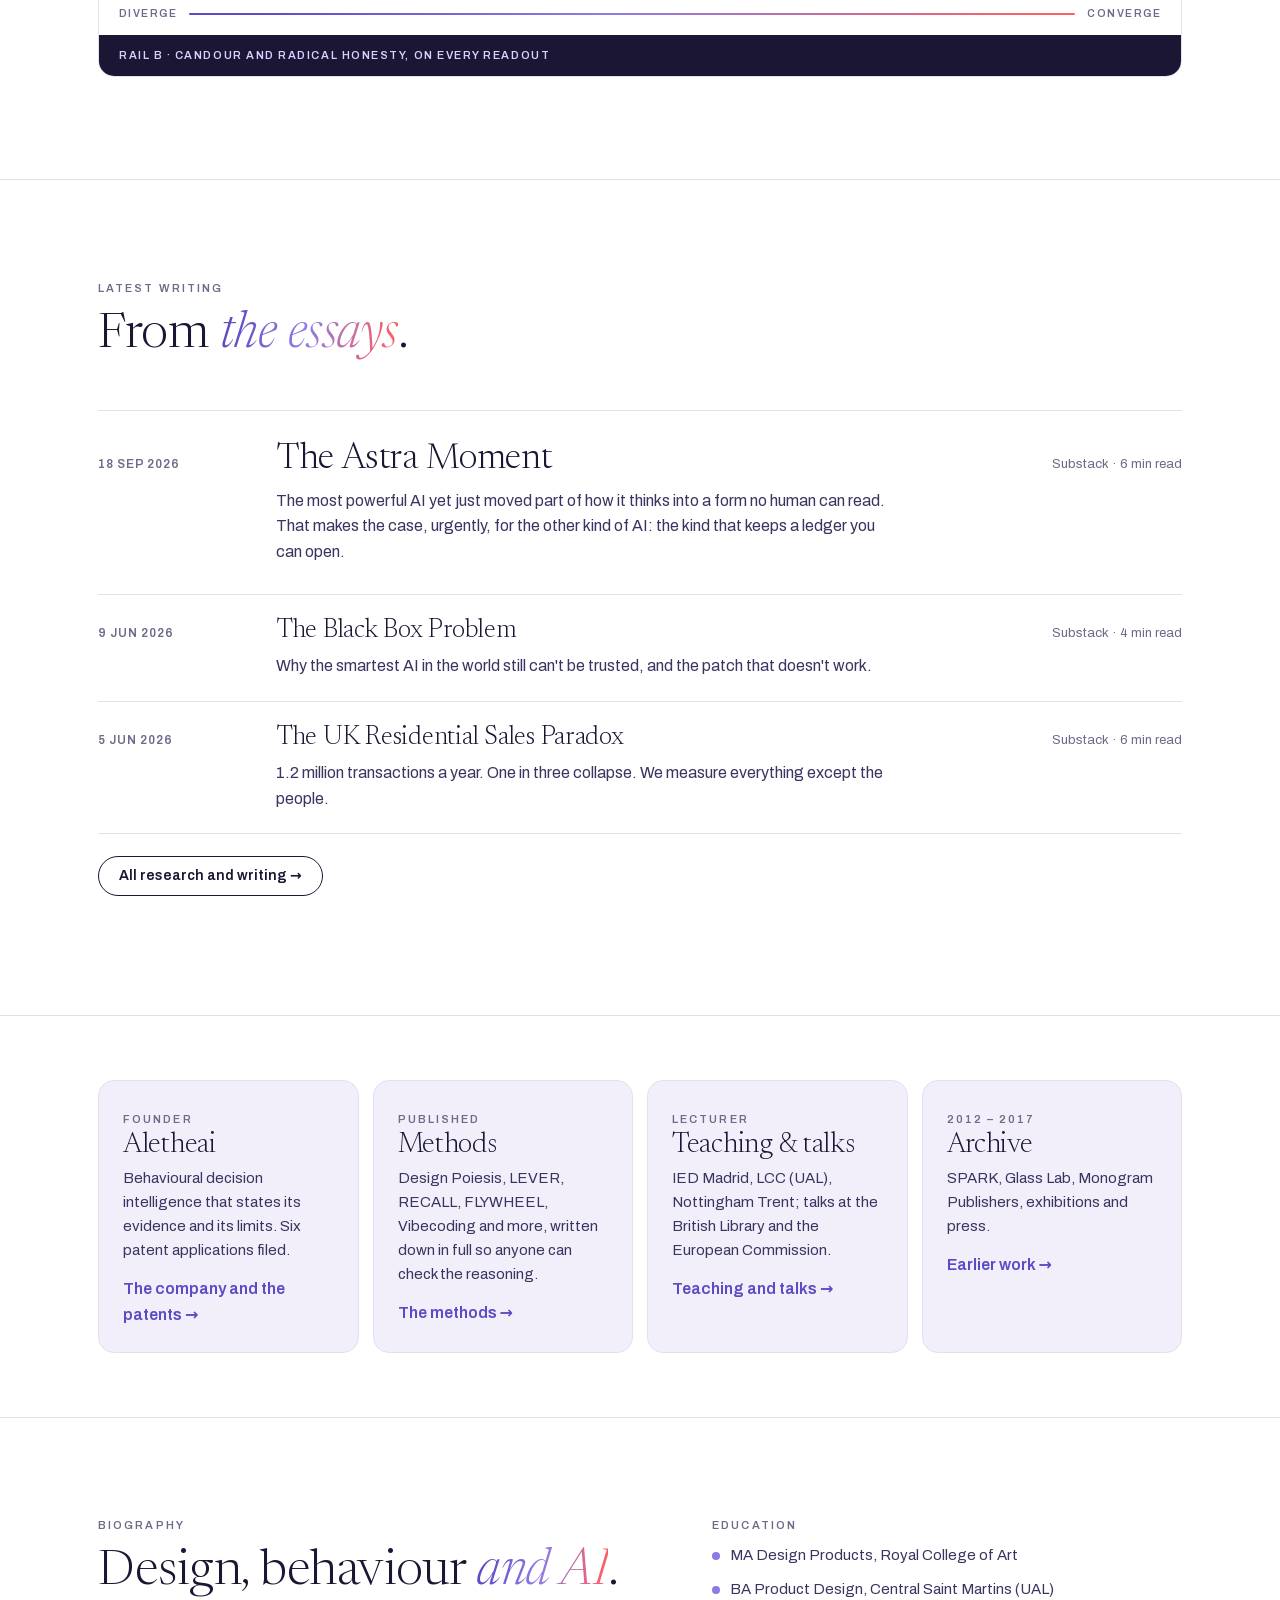
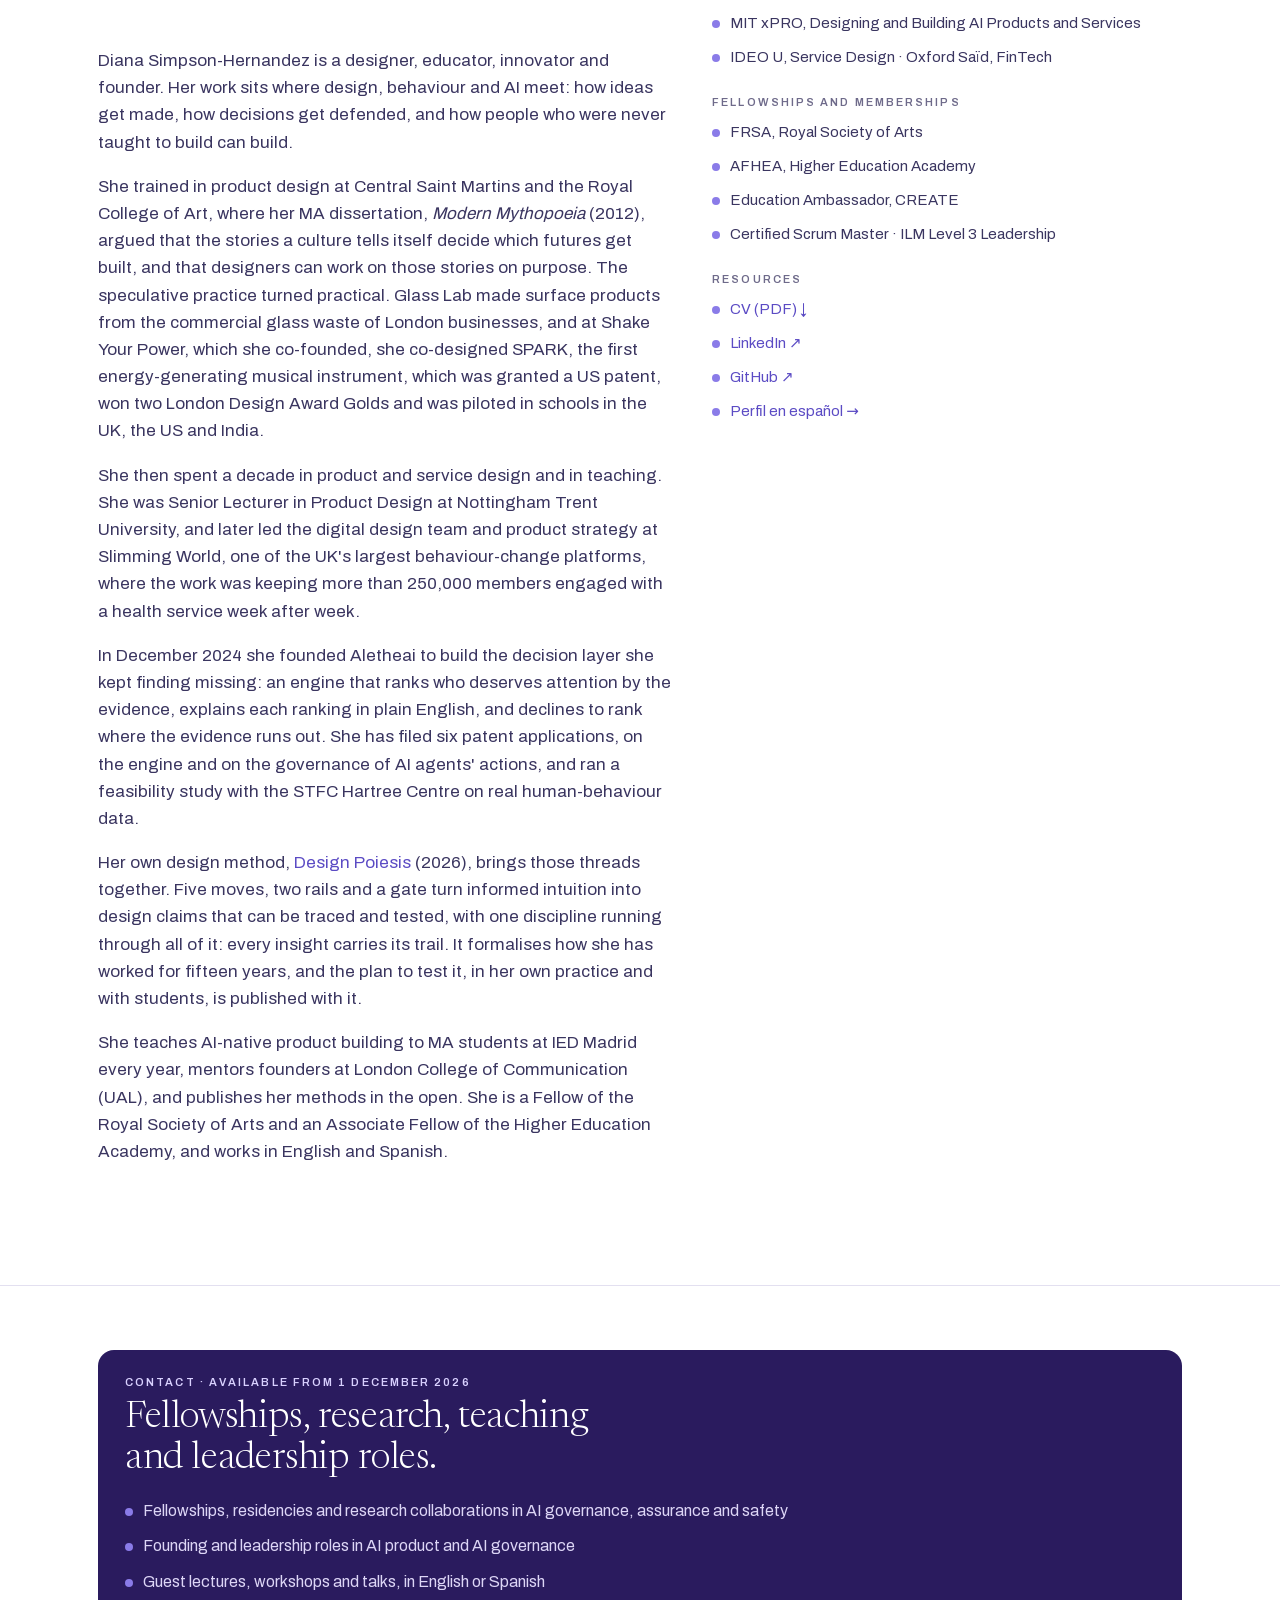
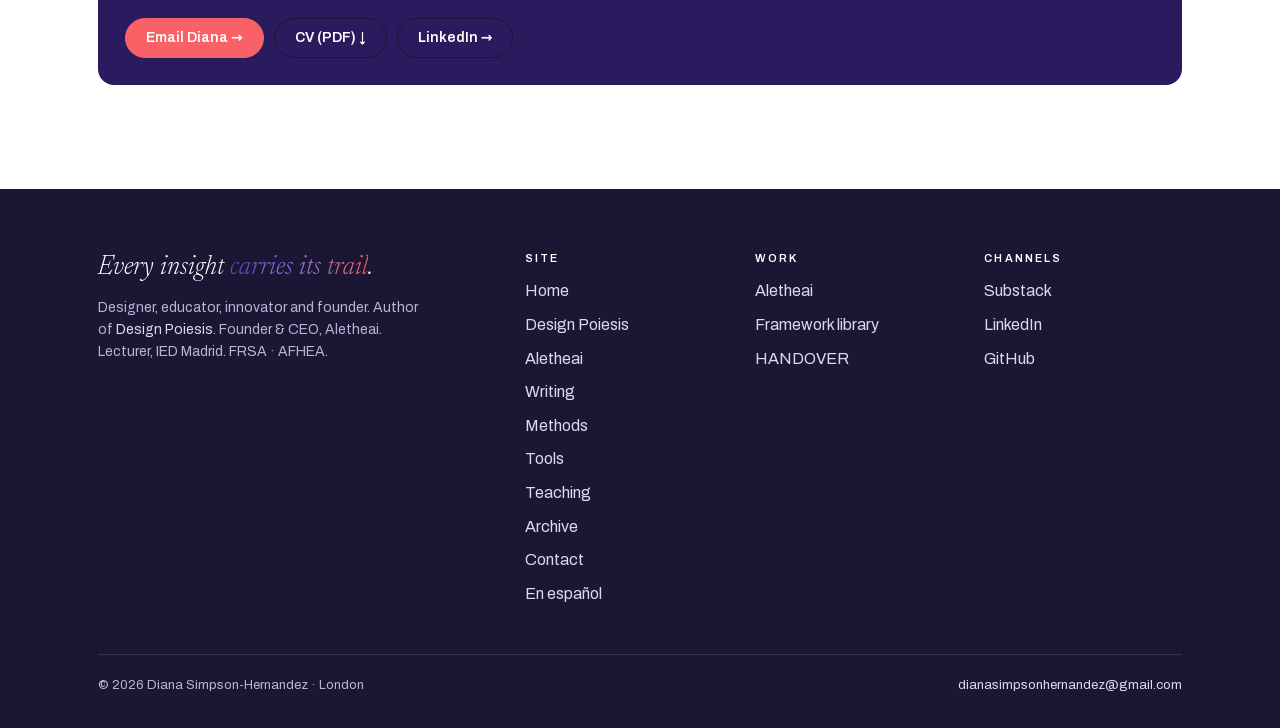
==== commit 8bdd0608: "Tools page: HANDOVER and the canvases in one place, free and paid tiers; Methods keeps the five meth" ====
--- a/index.html
+++ b/index.html
@@ -42,7 +42,7 @@
 <a class="skip" href="#main">Skip to content</a>
 <header class="nav"><div class="wrap">
 <a class="brand" href="/">Diana Simpson-Hernandez</a>
-<ul><li><a href="/design-poiesis/">Design Poiesis</a></li><li><a href="/aletheai/">Aletheai</a></li><li><a href="/writing/">Writing</a></li><li><a href="/methods/">Methods</a></li><li><a href="/teaching/">Teaching</a></li><li><a href="/archive/">Archive</a></li><li><a href="/contact/">Contact</a></li></ul>
+<ul><li><a href="/design-poiesis/">Design Poiesis</a></li><li><a href="/aletheai/">Aletheai</a></li><li><a href="/writing/">Writing</a></li><li><a href="/methods/">Methods</a></li><li><a href="/tools/">Tools</a></li><li><a href="/teaching/">Teaching</a></li><li><a href="/archive/">Archive</a></li><li><a href="/contact/">Contact</a></li></ul>
 <a class="lang" href="/es/" hreflang="es" lang="es" title="En español">ES</a>
 <a href="mailto:dianasimpsonhernandez@gmail.com" class="btn sm cta" data-umami-event="email_click" data-umami-event-position="nav">Email</a>
 </div></header>
@@ -98,7 +98,7 @@
 <div class="cols">
 <div><p class="big">Every insight <em class="grad">carries its trail</em>.</p>
 <p style="font-size:14px;max-width:40ch">Designer, educator, innovator and founder. Author of <a href="/design-poiesis/">Design Poiesis</a>. Founder &amp; CEO, Aletheai. Lecturer, IED Madrid. FRSA · AFHEA.</p></div>
-<div><h4>Site</h4><ul><li><a href="/">Home</a></li><li><a href="/design-poiesis/">Design Poiesis</a></li><li><a href="/aletheai/">Aletheai</a></li><li><a href="/writing/">Writing</a></li><li><a href="/methods/">Methods</a></li><li><a href="/teaching/">Teaching</a></li><li><a href="/archive/">Archive</a></li><li><a href="/contact/">Contact</a></li><li><a href="/es/">En español</a></li></ul></div>
+<div><h4>Site</h4><ul><li><a href="/">Home</a></li><li><a href="/design-poiesis/">Design Poiesis</a></li><li><a href="/aletheai/">Aletheai</a></li><li><a href="/writing/">Writing</a></li><li><a href="/methods/">Methods</a></li><li><a href="/tools/">Tools</a></li><li><a href="/teaching/">Teaching</a></li><li><a href="/archive/">Archive</a></li><li><a href="/contact/">Contact</a></li><li><a href="/es/">En español</a></li></ul></div>
 <div><h4>Work</h4><ul><li><a href="https://aletheai.ai" target="_blank" rel="noopener">Aletheai</a></li><li><a href="https://frameworks.dianasimpsonhernandez.com/">Framework library</a></li><li><a href="https://handover.dianasimpsonhernandez.com/" target="_blank" rel="noopener">HANDOVER</a></li></ul></div>
 <div><h4>Channels</h4><ul><li><a href="https://dianasimpsonhernandez.substack.com?utm_source=dsh-site&utm_medium=footer&utm_campaign=substack" target="_blank" rel="noopener" data-umami-event="channel_click" data-umami-event-channel="substack" data-umami-event-position="footer">Substack</a></li><li><a href="https://linkedin.com/in/dianasimpson?utm_source=dsh-site&utm_medium=footer&utm_campaign=linkedin" target="_blank" rel="noopener" data-umami-event="channel_click" data-umami-event-channel="linkedin" data-umami-event-position="footer">LinkedIn</a></li><li><a href="https://github.com/dsimpsonh?utm_source=dsh-site&utm_medium=footer&utm_campaign=github" target="_blank" rel="noopener" data-umami-event="channel_click" data-umami-event-channel="github" data-umami-event-position="footer">GitHub</a></li></ul></div>
 </div>
--- a/styles/site.css
+++ b/styles/site.css
@@ -106,6 +106,9 @@
 .skip{position:absolute;left:-999px;top:0;background:#fff;padding:8px}.skip:focus{left:8px;z-index:99}
 @media(prefers-reduced-motion:reduce){*{transition:none!important;scroll-behavior:auto!important}}
 /* v5 · editorial profile */
+.tiers{display:grid;gap:0;margin-top:6px;border-top:1px solid var(--line)}
+.tier{padding:12px 0;border-bottom:1px solid var(--line)}.tier p{font-size:15px}
+.tier .lab{display:block;margin-bottom:4px}.tier.soon .lab{color:var(--muted)}
 .hero h1.name{max-width:16ch}
 .entries{display:grid;border-top:1px solid var(--line)}
 .entry{display:grid;grid-template-columns:150px minmax(0,1fr) auto;gap:6px 28px;padding:22px 0;border-bottom:1px solid var(--line);align-items:baseline}
